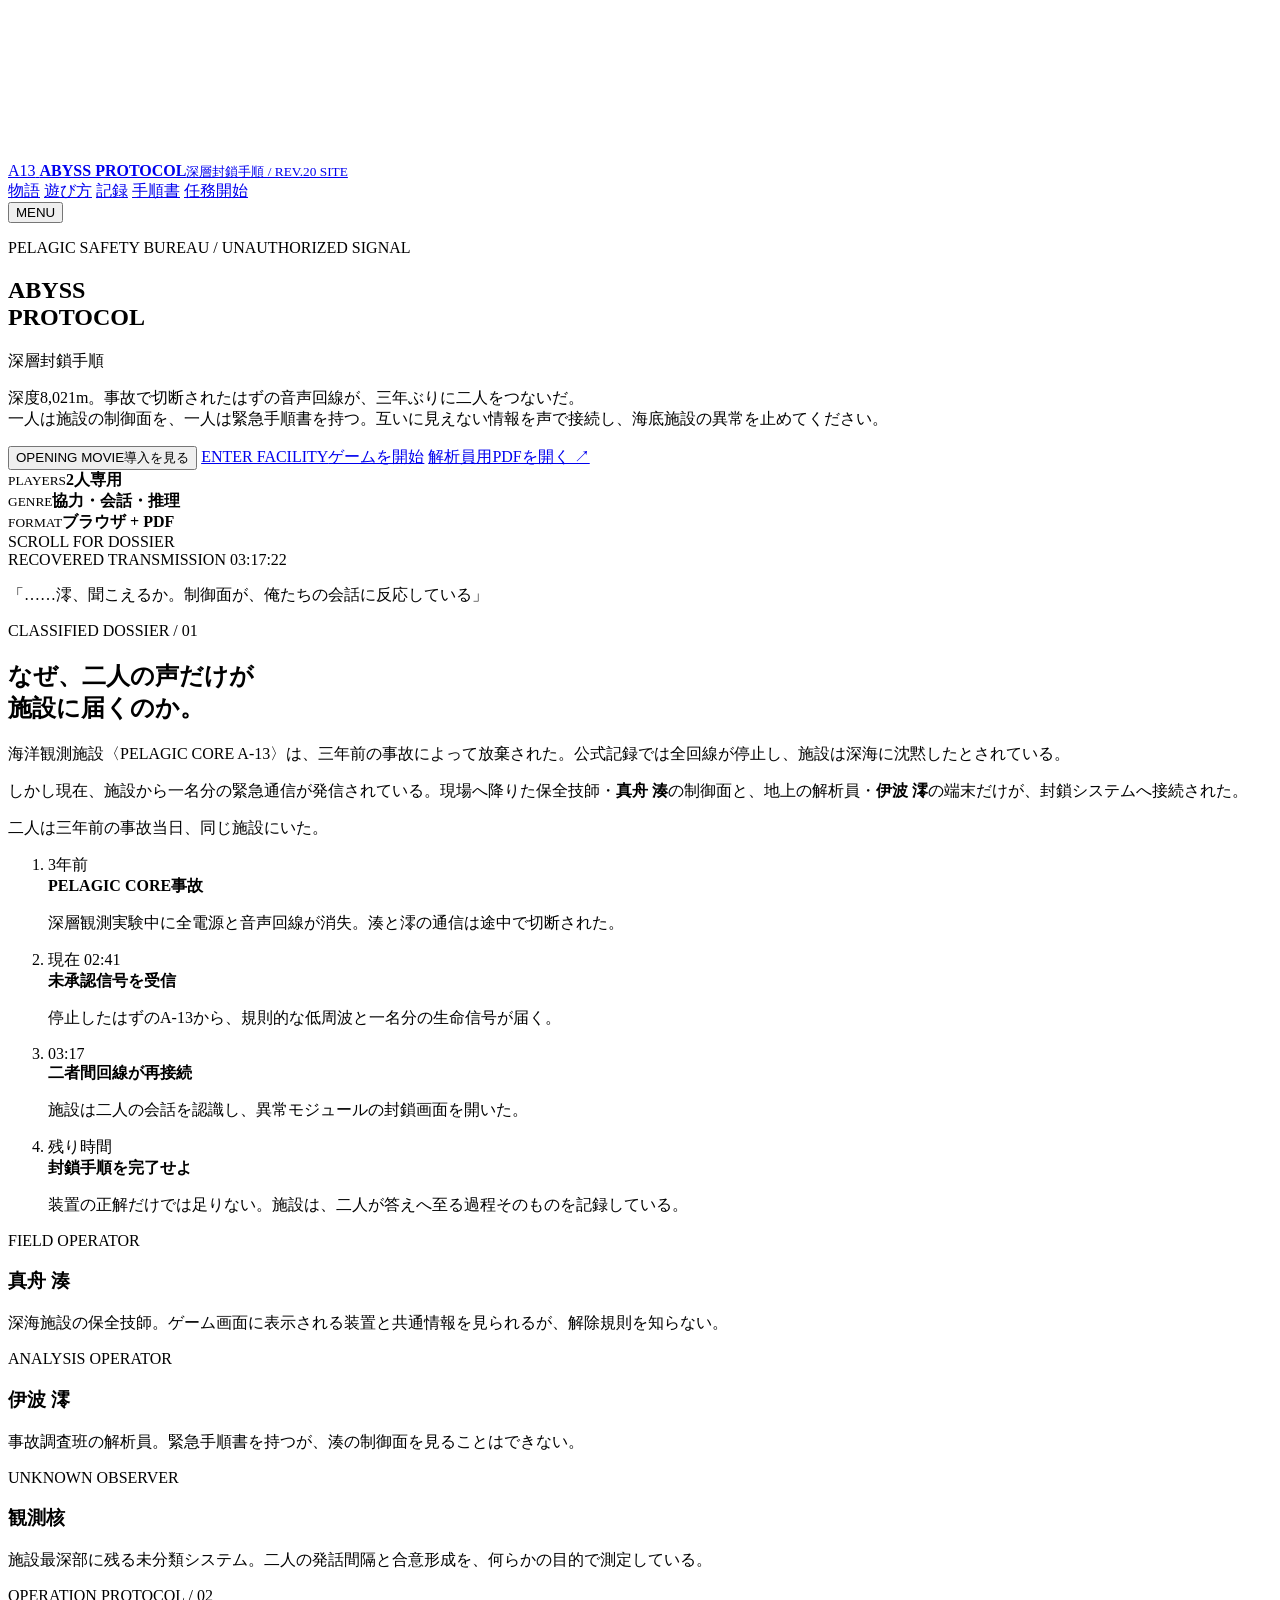
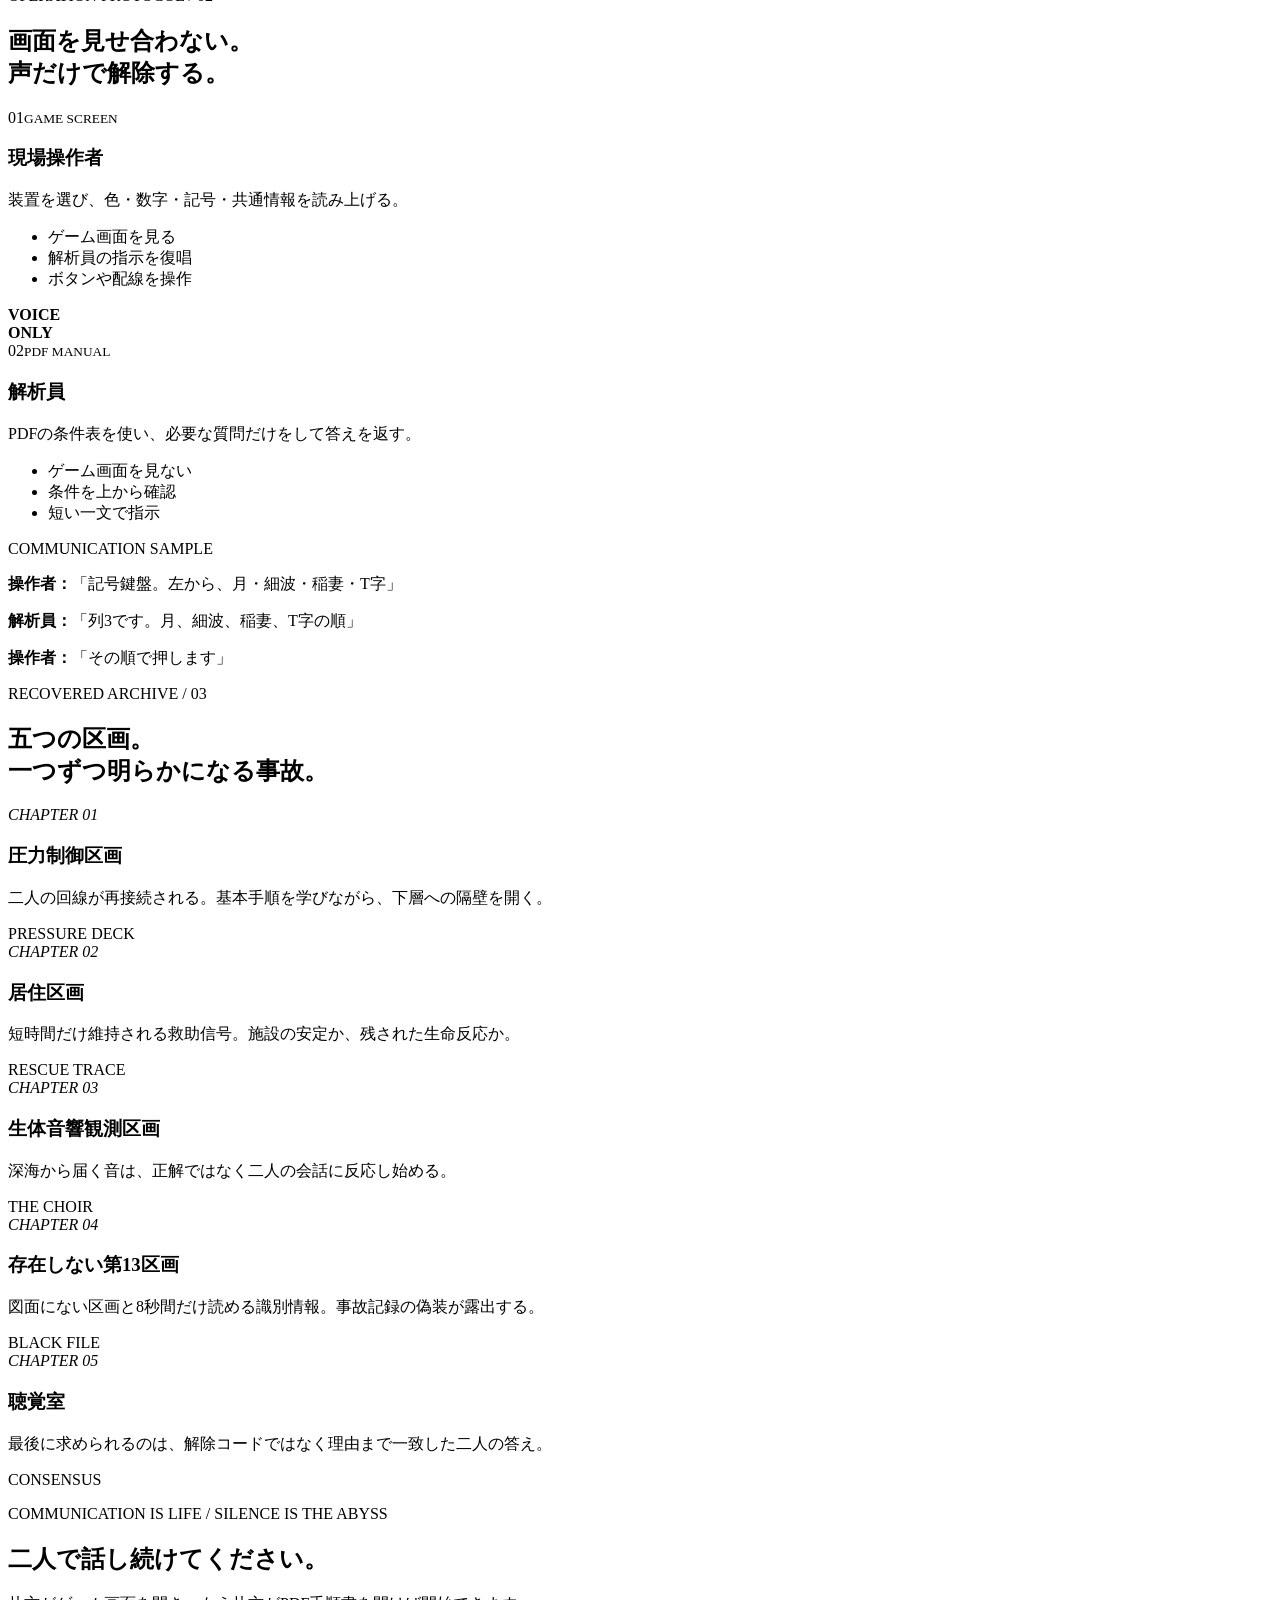
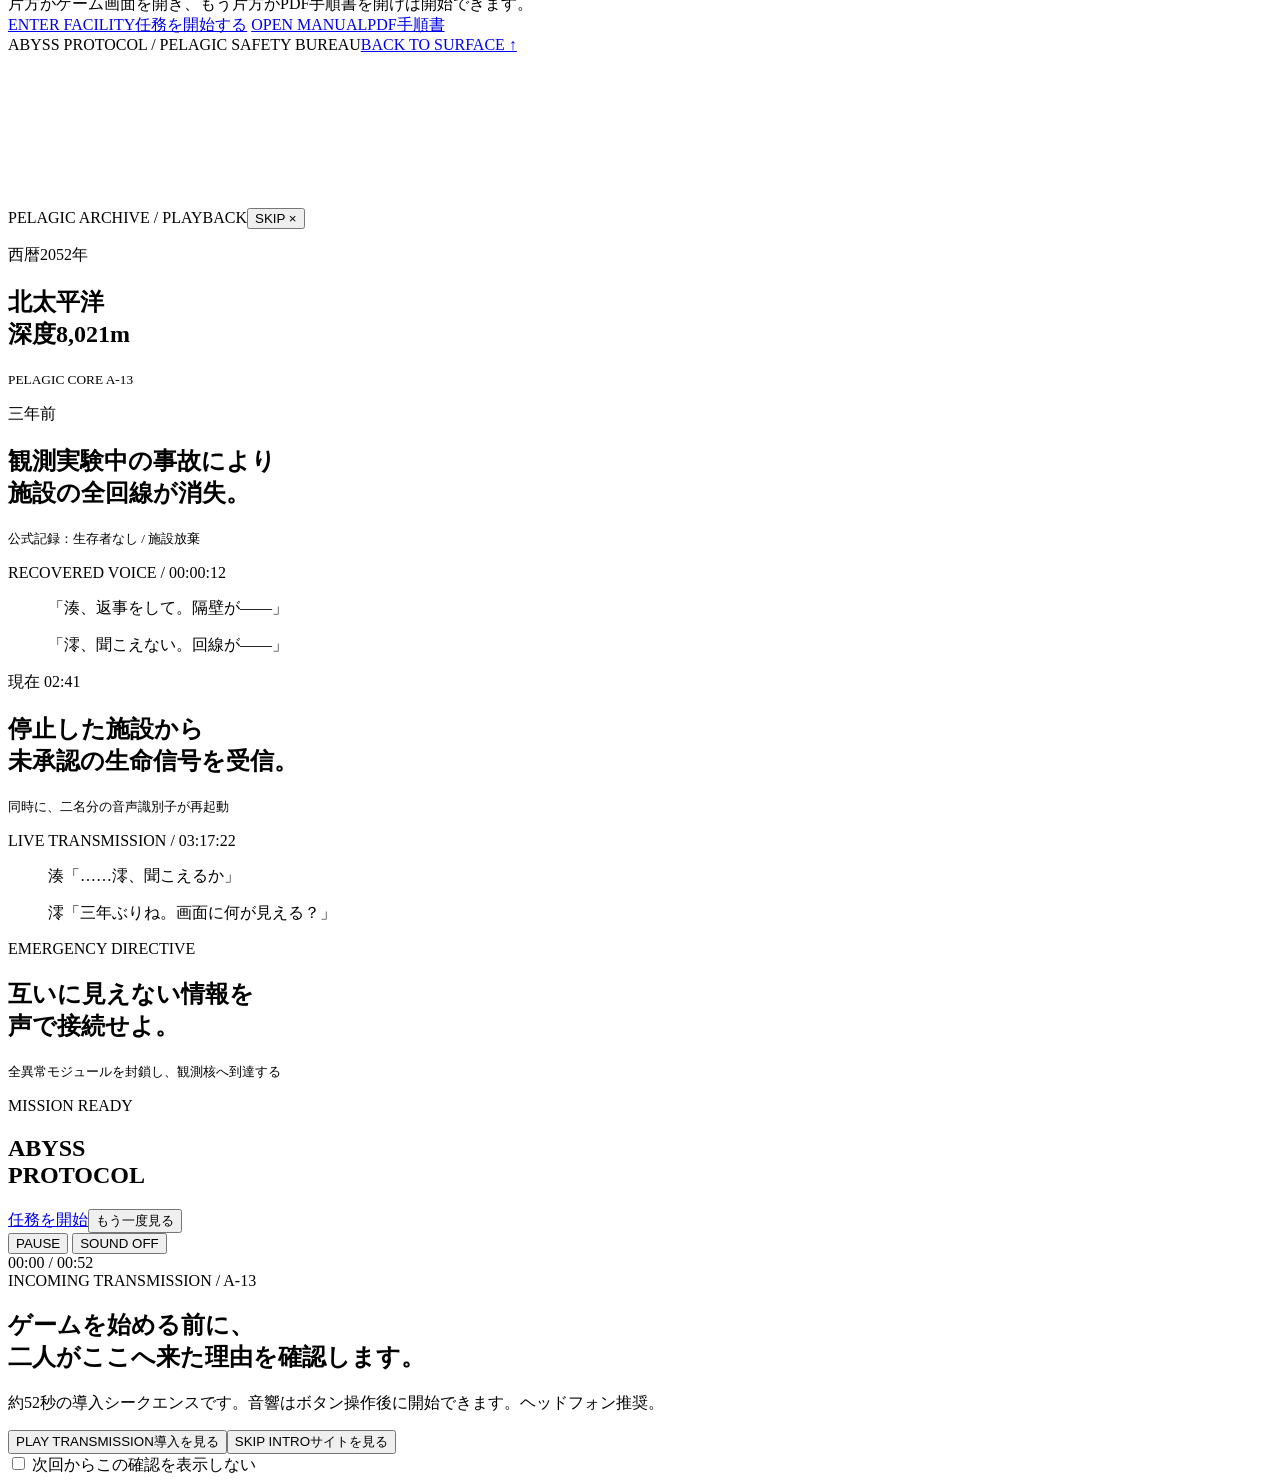
==== index.html @ dc041bd7 "Initial release of ABYSS PROTOCOL Commit directly to the main branch" ====
<!doctype html>
<html lang="ja">
<head>
  <meta charset="utf-8">
  <meta name="viewport" content="width=device-width,initial-scale=1,viewport-fit=cover">
  <meta name="theme-color" content="#02070a">
  <meta name="description" content="二人の会話だけが、深海施設の封鎖手順をつなぐ。2人協力コミュニケーションゲーム ABYSS PROTOCOL。">
  <meta property="og:title" content="ABYSS PROTOCOL — 深層封鎖手順">
  <meta property="og:description" content="一人は制御面、一人は解析手順書。見えない情報を声で接続する2人協力深海サスペンス。">
  <meta property="og:image" content="assets/abyss-key-art.png">
  <meta property="og:type" content="website">
  <title>ABYSS PROTOCOL — 深層封鎖手順</title>
  <link rel="icon" href="assets/favicon.svg" type="image/svg+xml">
  <link rel="stylesheet" href="assets/site.css">
</head>
<body>
  <canvas class="particle-field" id="particleField" aria-hidden="true"></canvas>
  <div class="scanlines" aria-hidden="true"></div>

  <header class="site-header" id="top">
    <a class="brand" href="#top" aria-label="ABYSS PROTOCOL トップへ">
      <span class="brand-mark">A13</span>
      <span><b>ABYSS PROTOCOL</b><small>深層封鎖手順 / REV.20 SITE</small></span>
    </a>
    <nav aria-label="メインナビゲーション">
      <a href="#story">物語</a>
      <a href="#how">遊び方</a>
      <a href="#chapters">記録</a>
      <a href="ABYSS_PROTOCOL_MANUAL.pdf" target="_blank" rel="noopener">手順書</a>
      <a class="nav-play" href="game.html">任務開始</a>
    </nav>
    <button class="menu-button" id="menuButton" type="button" aria-expanded="false" aria-controls="mobileMenu">MENU</button>
  </header>
  <div class="mobile-menu" id="mobileMenu" hidden>
    <a href="#story">物語</a><a href="#how">遊び方</a><a href="#chapters">記録</a>
    <a href="ABYSS_PROTOCOL_MANUAL.pdf" target="_blank" rel="noopener">PDF手順書</a>
    <a class="nav-play" href="game.html">任務開始</a>
  </div>

  <main>
    <section class="hero" aria-labelledby="heroTitle">
      <div class="hero-image" role="img" aria-label="深海研究施設PELAGIC CORE A-13と二人の潜水作業員"></div>
      <div class="hero-shade"></div>
      <div class="sonar sonar-a" aria-hidden="true"></div>
      <div class="sonar sonar-b" aria-hidden="true"></div>
      <div class="hero-content">
        <p class="eyebrow">PELAGIC SAFETY BUREAU / UNAUTHORIZED SIGNAL</p>
        <h1 id="heroTitle">ABYSS<br><span>PROTOCOL</span></h1>
        <p class="hero-ja">深層封鎖手順</p>
        <p class="hero-copy">深度8,021m。事故で切断されたはずの音声回線が、三年ぶりに二人をつないだ。<br>一人は施設の制御面を、一人は緊急手順書を持つ。互いに見えない情報を声で接続し、海底施設の異常を止めてください。</p>
        <div class="hero-actions">
          <button class="primary-button" id="watchIntro" type="button"><span>OPENING MOVIE</span>導入を見る</button>
          <a class="secondary-button" href="game.html"><span>ENTER FACILITY</span>ゲームを開始</a>
          <a class="text-button" href="ABYSS_PROTOCOL_MANUAL.pdf" target="_blank" rel="noopener">解析員用PDFを開く ↗</a>
        </div>
        <div class="hero-facts" aria-label="ゲーム情報">
          <div><small>PLAYERS</small><b>2人専用</b></div>
          <div><small>GENRE</small><b>協力・会話・推理</b></div>
          <div><small>FORMAT</small><b>ブラウザ + PDF</b></div>
        </div>
      </div>
      <div class="scroll-cue" aria-hidden="true"><span></span>SCROLL FOR DOSSIER</div>
    </section>

    <section class="signal-strip" aria-label="受信ログ">
      <span>RECOVERED TRANSMISSION 03:17:22</span>
      <p>「……澪、聞こえるか。制御面が、俺たちの会話に反応している」</p>
      <i></i>
    </section>

    <section class="story-section section" id="story" aria-labelledby="storyTitle">
      <div class="section-heading">
        <p>CLASSIFIED DOSSIER / 01</p>
        <h2 id="storyTitle">なぜ、二人の声だけが<br>施設に届くのか。</h2>
      </div>
      <div class="story-layout">
        <div class="story-lead">
          <p>海洋観測施設〈PELAGIC CORE A-13〉は、三年前の事故によって放棄された。公式記録では全回線が停止し、施設は深海に沈黙したとされている。</p>
          <p>しかし現在、施設から一名分の緊急通信が発信されている。現場へ降りた保全技師・<b>真舟 湊</b>の制御面と、地上の解析員・<b>伊波 澪</b>の端末だけが、封鎖システムへ接続された。</p>
          <p class="story-warning">二人は三年前の事故当日、同じ施設にいた。</p>
        </div>
        <ol class="timeline">
          <li><time>3年前</time><div><b>PELAGIC CORE事故</b><p>深層観測実験中に全電源と音声回線が消失。湊と澪の通信は途中で切断された。</p></div></li>
          <li><time>現在 02:41</time><div><b>未承認信号を受信</b><p>停止したはずのA-13から、規則的な低周波と一名分の生命信号が届く。</p></div></li>
          <li><time>03:17</time><div><b>二者間回線が再接続</b><p>施設は二人の会話を認識し、異常モジュールの封鎖画面を開いた。</p></div></li>
          <li><time>残り時間</time><div><b>封鎖手順を完了せよ</b><p>装置の正解だけでは足りない。施設は、二人が答えへ至る過程そのものを記録している。</p></div></li>
        </ol>
      </div>
      <div class="character-grid">
        <article class="character-card"><span>FIELD OPERATOR</span><h3>真舟 湊</h3><p>深海施設の保全技師。ゲーム画面に表示される装置と共通情報を見られるが、解除規則を知らない。</p></article>
        <article class="character-card"><span>ANALYSIS OPERATOR</span><h3>伊波 澪</h3><p>事故調査班の解析員。緊急手順書を持つが、湊の制御面を見ることはできない。</p></article>
        <article class="character-card anomaly"><span>UNKNOWN OBSERVER</span><h3>観測核</h3><p>施設最深部に残る未分類システム。二人の発話間隔と合意形成を、何らかの目的で測定している。</p></article>
      </div>
    </section>

    <section class="how-section section" id="how" aria-labelledby="howTitle">
      <div class="section-heading compact">
        <p>OPERATION PROTOCOL / 02</p>
        <h2 id="howTitle">画面を見せ合わない。<br>声だけで解除する。</h2>
      </div>
      <div class="role-diagram">
        <article class="role-card operator"><span class="role-index">01</span><small>GAME SCREEN</small><h3>現場操作者</h3><p>装置を選び、色・数字・記号・共通情報を読み上げる。</p><ul><li>ゲーム画面を見る</li><li>解析員の指示を復唱</li><li>ボタンや配線を操作</li></ul></article>
        <div class="voice-link" aria-label="音声で情報を往復する"><i></i><b>VOICE<br>ONLY</b><i></i></div>
        <article class="role-card analyst"><span class="role-index">02</span><small>PDF MANUAL</small><h3>解析員</h3><p>PDFの条件表を使い、必要な質問だけをして答えを返す。</p><ul><li>ゲーム画面を見ない</li><li>条件を上から確認</li><li>短い一文で指示</li></ul></article>
      </div>
      <div class="conversation-example">
        <span>COMMUNICATION SAMPLE</span>
        <p><b>操作者：</b>「記号鍵盤。左から、月・細波・稲妻・T字」</p>
        <p><b>解析員：</b>「列3です。月、細波、稲妻、T字の順」</p>
        <p><b>操作者：</b>「その順で押します」</p>
      </div>
    </section>

    <section class="chapters-section section" id="chapters" aria-labelledby="chaptersTitle">
      <div class="section-heading">
        <p>RECOVERED ARCHIVE / 03</p>
        <h2 id="chaptersTitle">五つの区画。<br>一つずつ明らかになる事故。</h2>
      </div>
      <div class="chapter-grid">
        <article><em>CHAPTER 01</em><h3>圧力制御区画</h3><p>二人の回線が再接続される。基本手順を学びながら、下層への隔壁を開く。</p><span>PRESSURE DECK</span></article>
        <article><em>CHAPTER 02</em><h3>居住区画</h3><p>短時間だけ維持される救助信号。施設の安定か、残された生命反応か。</p><span>RESCUE TRACE</span></article>
        <article><em>CHAPTER 03</em><h3>生体音響観測区画</h3><p>深海から届く音は、正解ではなく二人の会話に反応し始める。</p><span>THE CHOIR</span></article>
        <article><em>CHAPTER 04</em><h3>存在しない第13区画</h3><p>図面にない区画と8秒間だけ読める識別情報。事故記録の偽装が露出する。</p><span>BLACK FILE</span></article>
        <article><em>CHAPTER 05</em><h3>聴覚室</h3><p>最後に求められるのは、解除コードではなく理由まで一致した二人の答え。</p><span>CONSENSUS</span></article>
      </div>
    </section>

    <section class="cta-section">
      <div>
        <p>COMMUNICATION IS LIFE / SILENCE IS THE ABYSS</p>
        <h2>二人で話し続けてください。</h2>
        <span>片方がゲーム画面を開き、もう片方がPDF手順書を開けば開始できます。</span>
      </div>
      <div class="cta-actions">
        <a class="primary-button" href="game.html"><span>ENTER FACILITY</span>任務を開始する</a>
        <a class="secondary-button" href="ABYSS_PROTOCOL_MANUAL.pdf" target="_blank" rel="noopener"><span>OPEN MANUAL</span>PDF手順書</a>
      </div>
    </section>
  </main>

  <footer><span>ABYSS PROTOCOL / PELAGIC SAFETY BUREAU</span><a href="#top">BACK TO SURFACE ↑</a></footer>

  <section class="cinematic" id="cinematic" aria-label="ABYSS PROTOCOL オープニングムービー" aria-hidden="true">
    <div class="cinematic-bg"></div>
    <canvas id="cinematicCanvas" aria-hidden="true"></canvas>
    <div class="cinematic-vignette"></div>
    <div class="movie-top"><span>PELAGIC ARCHIVE / PLAYBACK</span><button id="closeMovie" type="button">SKIP ×</button></div>
    <div class="movie-scenes" id="movieScenes" aria-live="polite">
      <article class="movie-scene" data-start="0" data-end="5"><p>西暦2052年</p><h2>北太平洋<br>深度8,021m</h2><small>PELAGIC CORE A-13</small></article>
      <article class="movie-scene" data-start="5" data-end="11"><p>三年前</p><h2>観測実験中の事故により<br>施設の全回線が消失。</h2><small>公式記録：生存者なし / 施設放棄</small></article>
      <article class="movie-scene transcript" data-start="11" data-end="18"><p>RECOVERED VOICE / 00:00:12</p><blockquote>「湊、返事をして。隔壁が——」</blockquote><i></i><blockquote>「澪、聞こえない。回線が——」</blockquote></article>
      <article class="movie-scene" data-start="18" data-end="25"><p>現在 02:41</p><h2>停止した施設から<br>未承認の生命信号を受信。</h2><small>同時に、二名分の音声識別子が再起動</small></article>
      <article class="movie-scene transcript" data-start="25" data-end="33"><p>LIVE TRANSMISSION / 03:17:22</p><blockquote>湊「……澪、聞こえるか」</blockquote><i></i><blockquote>澪「三年ぶりね。画面に何が見える？」</blockquote></article>
      <article class="movie-scene mission" data-start="33" data-end="42"><p>EMERGENCY DIRECTIVE</p><h2>互いに見えない情報を<br>声で接続せよ。</h2><small>全異常モジュールを封鎖し、観測核へ到達する</small></article>
      <article class="movie-scene final" data-start="42" data-end="52"><p>MISSION READY</p><h2>ABYSS<br><span>PROTOCOL</span></h2><div><a href="game.html">任務を開始</a><button id="replayMovie" type="button">もう一度見る</button></div></article>
    </div>
    <div class="movie-controls">
      <button id="moviePause" type="button">PAUSE</button>
      <button id="movieSound" type="button" aria-pressed="false">SOUND OFF</button>
      <div class="movie-progress"><i id="movieProgress"></i></div>
      <time id="movieTime">00:00 / 00:52</time>
    </div>
  </section>

  <section class="entry-gate" id="entryGate" aria-label="オープニング選択">
    <div class="gate-panel">
      <span>INCOMING TRANSMISSION / A-13</span>
      <h2>ゲームを始める前に、<br>二人がここへ来た理由を確認します。</h2>
      <p>約52秒の導入シークエンスです。音響はボタン操作後に開始できます。ヘッドフォン推奨。</p>
      <div><button id="gateWatch" class="primary-button" type="button"><span>PLAY TRANSMISSION</span>導入を見る</button><button id="gateSkip" class="secondary-button" type="button"><span>SKIP INTRO</span>サイトを見る</button></div>
      <label><input id="hideGateNext" type="checkbox"> 次回からこの確認を表示しない</label>
    </div>
  </section>

  <script src="assets/intro.js"></script>
</body>
</html>
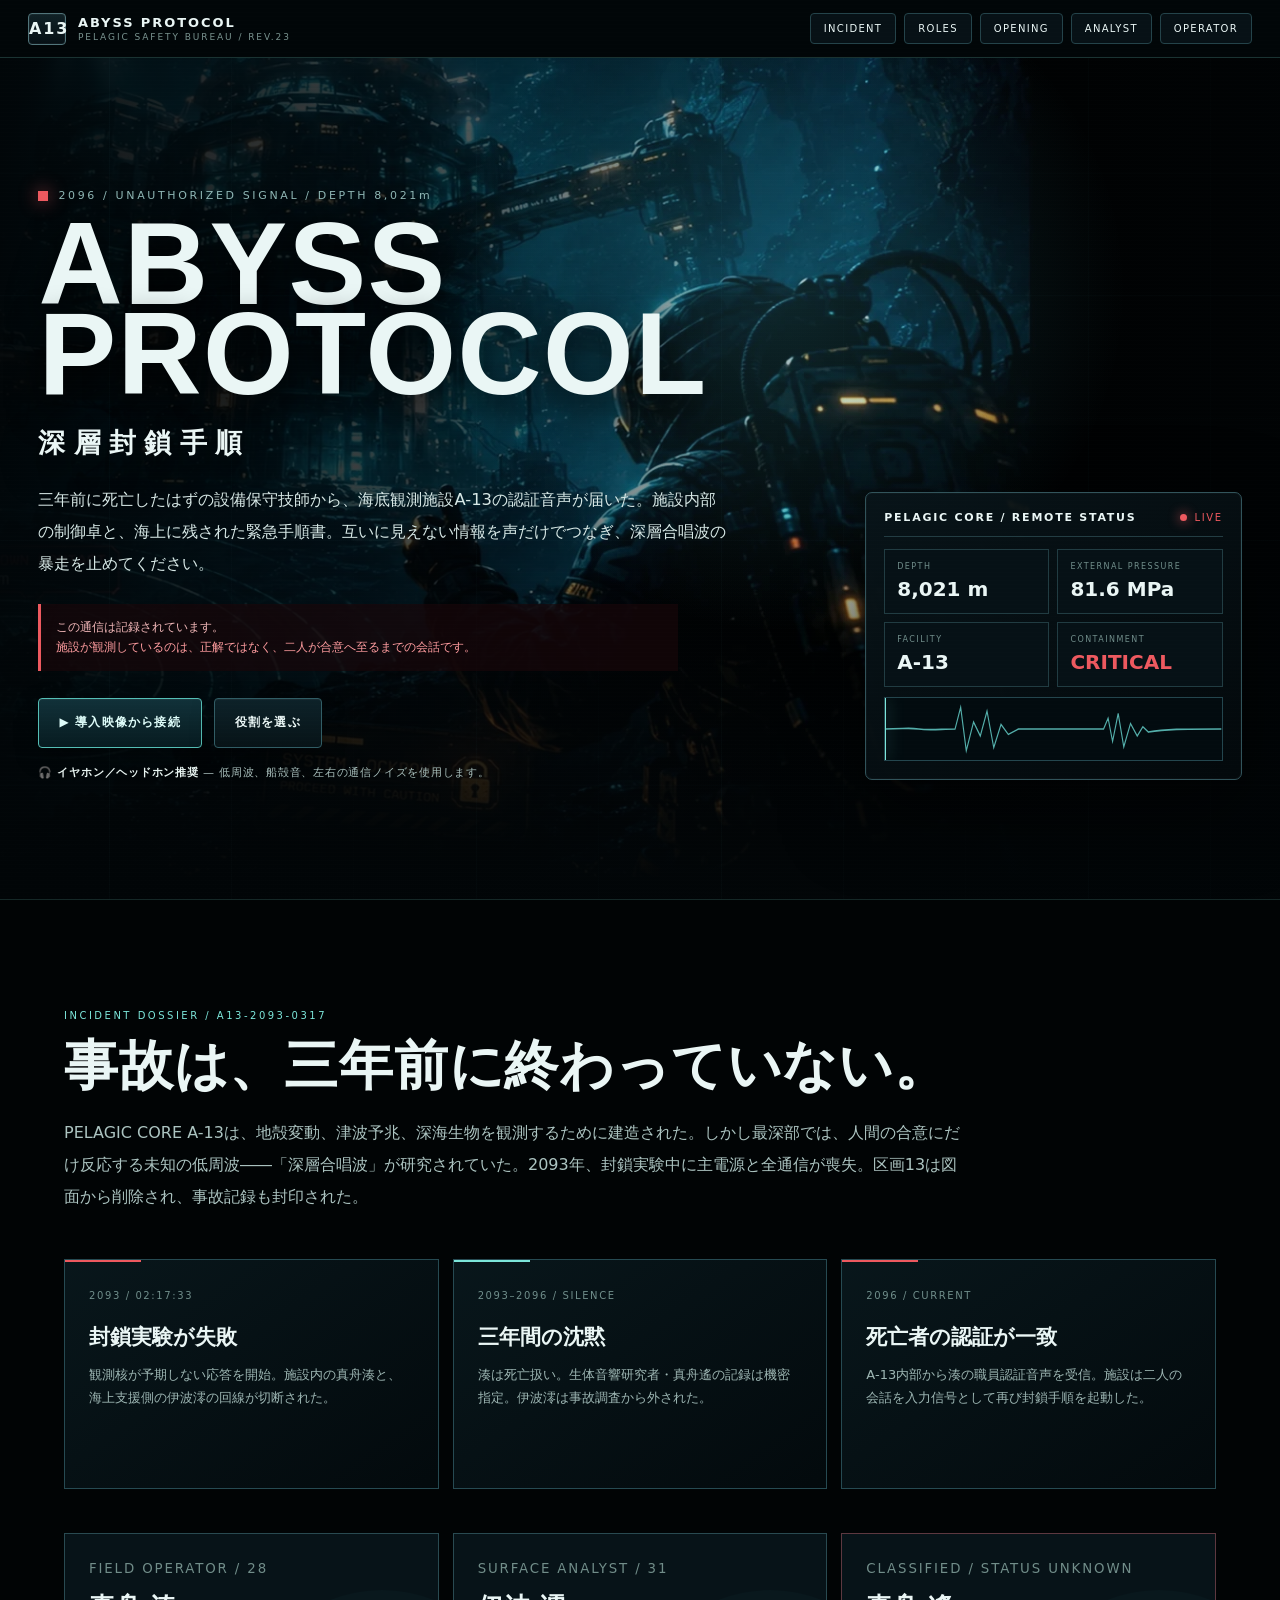
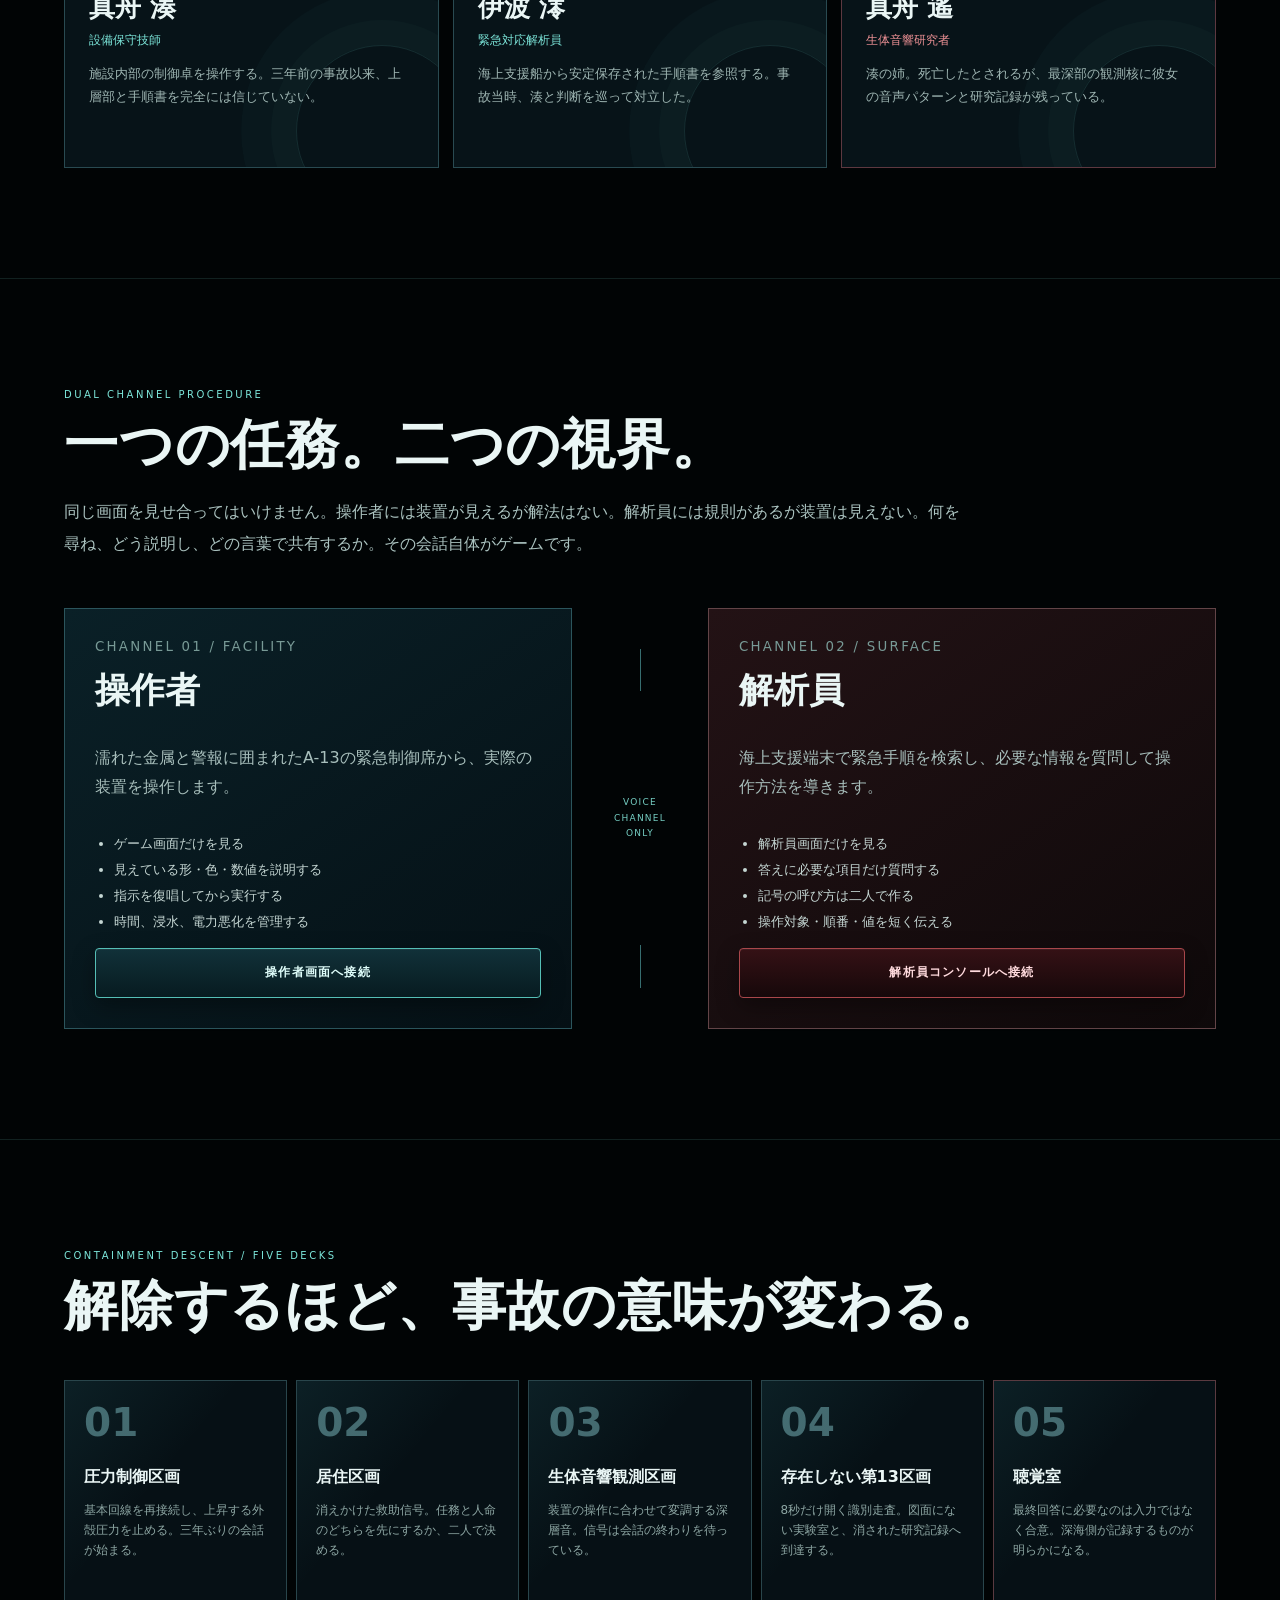
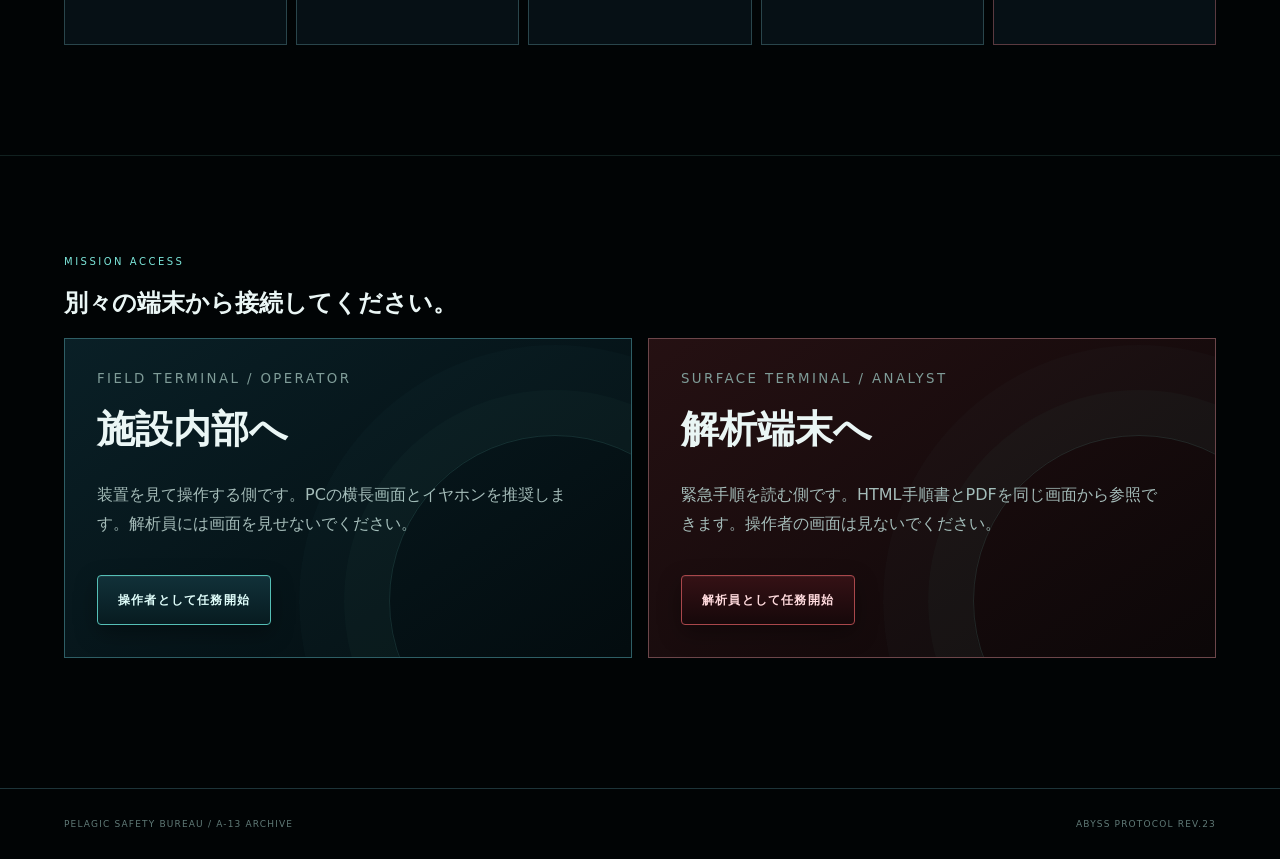
==== commit 3b78072e: "Add files via upload" ====
--- a/index.html
+++ b/index.html
@@ -1,177 +1,58 @@
 <!doctype html>
 <html lang="ja">
 <head>
-  <meta charset="utf-8">
-  <meta name="viewport" content="width=device-width,initial-scale=1,viewport-fit=cover">
-  <meta name="theme-color" content="#02070a">
-  <meta name="description" content="二人の会話だけが、深海施設の封鎖手順をつなぐ。2人協力コミュニケーションゲーム ABYSS PROTOCOL。">
-  <meta property="og:title" content="ABYSS PROTOCOL — 深層封鎖手順">
-  <meta property="og:description" content="一人は制御面、一人は解析手順書。見えない情報を声で接続する2人協力深海サスペンス。">
-  <meta property="og:image" content="assets/abyss-key-art.png">
-  <meta property="og:type" content="website">
-  <title>ABYSS PROTOCOL — 深層封鎖手順</title>
-  <link rel="icon" href="assets/favicon.svg" type="image/svg+xml">
-  <link rel="stylesheet" href="assets/site.css">
+<meta charset="utf-8">
+<meta name="viewport" content="width=device-width,initial-scale=1,viewport-fit=cover">
+<meta name="theme-color" content="#020609">
+<meta name="description" content="西暦2096年、深度8,021m。二人の声だけが、封鎖された海底観測施設を再起動する。2人協力深海サスペンス ABYSS PROTOCOL。">
+<title>ABYSS PROTOCOL — 深層封鎖手順</title>
+<style>
+:root{--bg:#020609;--panel:#071319;--panel2:#0c1c22;--line:#2e5d66;--text:#eaf6f5;--muted:#8fa8a6;--cyan:#7ce6da;--cyan2:#2fa8bd;--amber:#efad5c;--red:#ed595f;--green:#74dca6;--shadow:0 28px 80px rgba(0,0,0,.58)}
+*{box-sizing:border-box}html{scroll-behavior:smooth;background:#010405}body{margin:0;color:var(--text);font-family:Inter,"Noto Sans JP",system-ui,-apple-system,BlinkMacSystemFont,"Segoe UI",sans-serif;background:#010405;overflow-x:hidden;text-rendering:optimizeLegibility;-webkit-font-smoothing:antialiased}body.movie-lock{overflow:hidden}a{color:inherit;text-decoration:none}button{font:inherit;color:inherit}button:focus-visible,a:focus-visible{outline:2px solid var(--cyan);outline-offset:3px}.ocean{position:fixed;inset:0;z-index:-5;background:radial-gradient(circle at 50% -10%,#11303c 0,transparent 45%),linear-gradient(#02090d,#010305)}#particleCanvas{position:fixed;inset:0;width:100%;height:100%;z-index:-4;opacity:.55}.grain{position:fixed;inset:0;z-index:100;pointer-events:none;opacity:.1;background:repeating-linear-gradient(0deg,transparent 0 3px,rgba(255,255,255,.026) 3px 4px);mix-blend-mode:screen}.topbar{height:58px;position:sticky;top:0;z-index:30;display:flex;align-items:center;justify-content:space-between;padding:0 28px;border-bottom:1px solid rgba(124,230,218,.2);background:rgba(2,7,10,.88);backdrop-filter:blur(18px)}.brand{display:flex;gap:12px;align-items:center;letter-spacing:.12em}.brand-mark{display:grid;place-items:center;width:38px;height:32px;border:1px solid #51747a;border-radius:4px;font-weight:800;background:linear-gradient(#102126,#061015);box-shadow:inset 0 0 0 1px rgba(255,255,255,.04)}.brand b{display:block;font-size:13px}.brand small{display:block;color:#79938f;font-size:9px;margin-top:2px}.nav{display:flex;align-items:center;gap:8px}.nav a,.nav button{border:1px solid #24434a;background:#071116;border-radius:4px;padding:9px 13px;font-size:10px;letter-spacing:.13em;cursor:pointer}.nav a:hover,.nav button:hover{border-color:#5da399;background:#0b1a20}.hero{min-height:calc(100vh - 58px);position:relative;display:grid;place-items:center;overflow:hidden;border-bottom:1px solid rgba(124,230,218,.16)}.hero-photo{position:absolute;inset:0;background-image:linear-gradient(90deg,rgba(1,5,7,.98) 0%,rgba(1,5,7,.73) 34%,rgba(1,5,7,.18) 66%,rgba(1,5,7,.65) 100%),linear-gradient(0deg,#020608 0%,transparent 40%),url('[data-uri]');background-size:cover;background-position:center;transform:scale(1.02);animation:heroDrift 18s ease-in-out infinite alternate}.hero-photo:after{content:"";position:absolute;inset:0;background:radial-gradient(circle at 61% 28%,rgba(74,205,225,.18),transparent 34%),repeating-linear-gradient(90deg,transparent 0 119px,rgba(105,208,219,.025) 120px),repeating-linear-gradient(0deg,transparent 0 119px,rgba(105,208,219,.02) 120px)}@keyframes heroDrift{to{transform:scale(1.065) translate3d(-.8%,.35%,0)}}.hero-inner{position:relative;width:min(1460px,94vw);padding:64px 0 52px;display:grid;grid-template-columns:minmax(0,1.15fr) minmax(320px,.55fr);gap:40px;align-items:end}.hero-copy{max-width:760px}.eyebrow{display:flex;align-items:center;gap:10px;color:#8eb6b4;font-size:11px;letter-spacing:.24em;margin-bottom:18px}.eyebrow:before{content:"";width:10px;height:10px;background:var(--red);box-shadow:0 0 18px rgba(237,89,95,.75)}h1{margin:0;font-family:Impact,"Arial Black",sans-serif;font-size:clamp(72px,9.1vw,150px);line-height:.77;letter-spacing:.012em;text-shadow:0 14px 36px #000}.hero-jp{display:block;margin-top:27px;font:600 clamp(18px,2.1vw,30px)/1.2 Inter,"Noto Sans JP",sans-serif;letter-spacing:.31em}.hero-lead{max-width:690px;margin:25px 0 0;font-size:clamp(15px,1.28vw,19px);line-height:1.95;color:#d7e8e6}.redacted{display:inline-block;color:#ff9c9f}.surveillance{margin-top:24px;max-width:640px;border-left:3px solid var(--red);background:rgba(23,7,9,.7);padding:13px 15px;color:#f1b7b8;font-size:12px;line-height:1.7}.hero-actions{display:flex;gap:12px;flex-wrap:wrap;margin-top:27px}.btn{min-height:50px;display:inline-flex;align-items:center;justify-content:center;gap:10px;border-radius:4px;padding:0 20px;border:1px solid #315d65;background:linear-gradient(#0d2229,#071317);font-weight:700;font-size:12px;letter-spacing:.1em;cursor:pointer;box-shadow:0 8px 22px rgba(0,0,0,.34),inset 0 1px 0 rgba(255,255,255,.05)}.btn.primary{border-color:#55bfb6;color:#dffdfa;background:linear-gradient(180deg,#113139,#071b20)}.btn.danger{border-color:#a9474b;color:#ffdadd;background:linear-gradient(180deg,#351115,#16080a)}.btn:hover{filter:brightness(1.15)}.headphone{margin-top:17px;color:#a9c0bd;font-size:11px;letter-spacing:.07em}.headphone b{color:#e9f5f2}.status-rack{align-self:end;border:1px solid #31535a;background:linear-gradient(145deg,rgba(8,20,25,.94),rgba(3,9,12,.94));padding:18px;border-radius:7px;box-shadow:var(--shadow),inset 0 0 0 1px rgba(255,255,255,.025)}.rack-head{display:flex;justify-content:space-between;align-items:center;border-bottom:1px solid #223c42;padding-bottom:12px;margin-bottom:12px}.rack-head b{font-size:11px;letter-spacing:.16em}.live{color:var(--red);font-size:10px;letter-spacing:.16em}.live:before{content:"";display:inline-block;width:7px;height:7px;background:var(--red);border-radius:50%;margin-right:7px;box-shadow:0 0 12px var(--red)}.metrics{display:grid;grid-template-columns:repeat(2,1fr);gap:8px}.metric{border:1px solid #213c42;background:#061116;padding:12px}.metric small{display:block;color:#718e8b;font-size:8px;letter-spacing:.18em}.metric b{display:block;margin-top:6px;font-size:20px}.metric b.red{color:var(--red)}.signal-strip{height:64px;margin-top:10px;position:relative;border:1px solid #23454d;background:#020b0f;overflow:hidden}.signal-strip svg{position:absolute;inset:0;width:100%;height:100%}.signal-strip .scan{position:absolute;top:0;bottom:0;width:1px;background:#7ce6da;box-shadow:0 0 16px #7ce6da;animation:scan 3s linear infinite}@keyframes scan{from{left:0}to{left:100%}}.section{position:relative;padding:110px 0;border-bottom:1px solid rgba(124,230,218,.13)}.section-inner{width:min(1260px,90vw);margin:auto}.kicker{color:var(--cyan);font-size:10px;letter-spacing:.25em;margin-bottom:14px}.section h2{font-size:clamp(32px,4.2vw,62px);margin:0 0 20px;line-height:1.15;letter-spacing:.015em}.intro{max-width:900px;color:#acc4c1;font-size:16px;line-height:2}.timeline{margin-top:46px;display:grid;grid-template-columns:repeat(3,1fr);gap:14px}.event{position:relative;padding:24px;border:1px solid #264a52;background:linear-gradient(145deg,rgba(9,24,29,.92),rgba(3,10,13,.94));min-height:230px}.event:before{content:"";position:absolute;top:0;left:0;width:76px;height:2px;background:var(--cyan)}.event.alert:before{background:var(--red)}.event time{font-size:10px;letter-spacing:.16em;color:#708e8b}.event h3{margin:20px 0 12px;font-size:21px}.event p{margin:0;color:#9db6b3;line-height:1.8;font-size:13px}.profiles{margin-top:44px;display:grid;grid-template-columns:repeat(3,1fr);gap:14px}.profile{border:1px solid #294a51;background:#071318;padding:24px;min-height:235px;position:relative;overflow:hidden}.profile:after{content:"";position:absolute;right:-30px;bottom:-50px;width:170px;height:170px;border:1px solid rgba(124,230,218,.12);border-radius:50%;box-shadow:0 0 0 25px rgba(124,230,218,.025),0 0 0 55px rgba(124,230,218,.018)}.profile small{color:#718d89;letter-spacing:.14em}.profile h3{font-size:26px;margin:13px 0 4px}.profile em{font-style:normal;color:var(--cyan);font-size:12px}.profile p{position:relative;z-index:1;color:#9eb5b2;line-height:1.8;font-size:13px}.secret{border-color:#5d3840}.secret em{color:#ef9296}.asymmetry{margin-top:48px;display:grid;grid-template-columns:1fr 100px 1fr;gap:18px;align-items:stretch}.role{padding:30px;border:1px solid #2b555c;background:linear-gradient(145deg,#0a2027,#051015);display:flex;flex-direction:column}.role.analyst{border-color:#624447;background:linear-gradient(145deg,#231215,#0e090a)}.role small{color:#789a96;letter-spacing:.17em}.role h3{font-size:35px;margin:13px 0}.role p{color:#a8bfbc;line-height:1.85}.role ul{padding-left:19px;line-height:2;color:#c5d6d3;font-size:13px;flex:1}.voice{display:grid;place-items:center;text-align:center;font-size:9px;color:#76cfc4;letter-spacing:.14em;line-height:1.7}.voice:before,.voice:after{content:"";height:34%;width:1px;background:#376e70}.chapters{margin-top:43px;display:grid;grid-template-columns:repeat(5,1fr);gap:9px}.chapter{min-height:265px;padding:19px;border:1px solid #29454b;background:#061015;position:relative;overflow:hidden}.chapter:before{content:"";position:absolute;inset:0;background:linear-gradient(130deg,rgba(75,192,203,.09),transparent 40%)}.chapter b{display:block;font-size:39px;color:#44676c}.chapter h3{position:relative;margin:22px 0 12px;font-size:16px}.chapter p{position:relative;margin:0;color:#8ea7a4;font-size:12px;line-height:1.7}.chapter:last-child{border-color:#5a3a40}.launch{padding:100px 0 130px}.launch-grid{display:grid;grid-template-columns:1fr 1fr;gap:16px}.launch-card{min-height:320px;padding:32px;border:1px solid #2e5e65;background:linear-gradient(145deg,rgba(10,33,40,.95),rgba(3,12,15,.97));display:flex;flex-direction:column;position:relative;overflow:hidden}.launch-card.analyst{border-color:#6c464a;background:linear-gradient(145deg,rgba(39,17,19,.95),rgba(12,7,8,.97))}.launch-card:after{content:"";position:absolute;right:-90px;bottom:-110px;width:330px;height:330px;border-radius:50%;border:1px solid rgba(124,230,218,.13);box-shadow:0 0 0 45px rgba(124,230,218,.025),0 0 0 90px rgba(124,230,218,.015)}.launch-card small{letter-spacing:.18em;color:#7f9c98}.launch-card h3{font-size:38px;margin:18px 0 10px}.launch-card p{max-width:480px;color:#a5bcb9;line-height:1.8;flex:1}.launch-card .btn{align-self:flex-start;position:relative;z-index:1}.footer{padding:30px 5vw;color:#607a77;border-top:1px solid #1d3439;font-size:9px;letter-spacing:.13em;display:flex;justify-content:space-between}
+/* movie */
+.movie{position:fixed;inset:0;z-index:200;background:#000;display:none}.movie.open{display:block}.movie-stage{position:absolute;inset:0;overflow:hidden}.scene{position:absolute;inset:0;opacity:0;visibility:hidden;transition:opacity 1s ease}.scene.active{opacity:1;visibility:visible}.scene-photo{position:absolute;inset:-4%;background:url('[data-uri]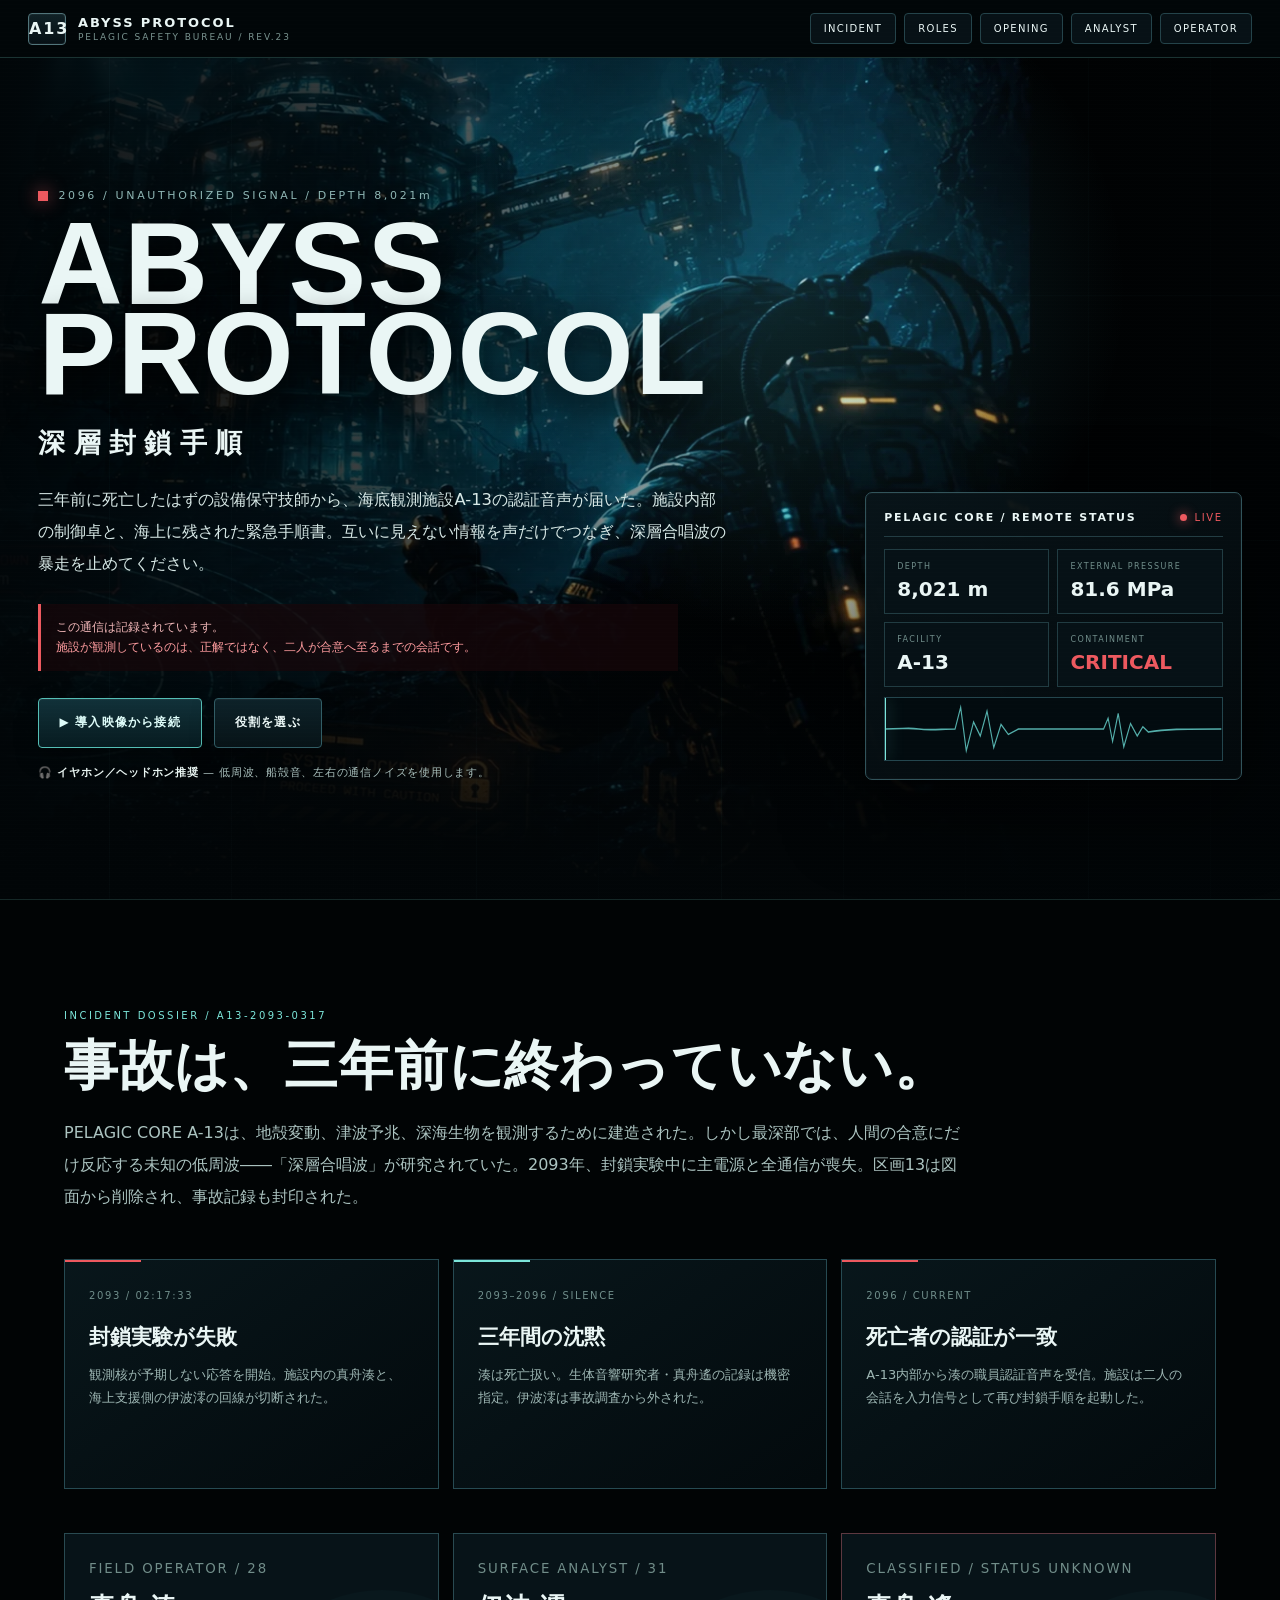
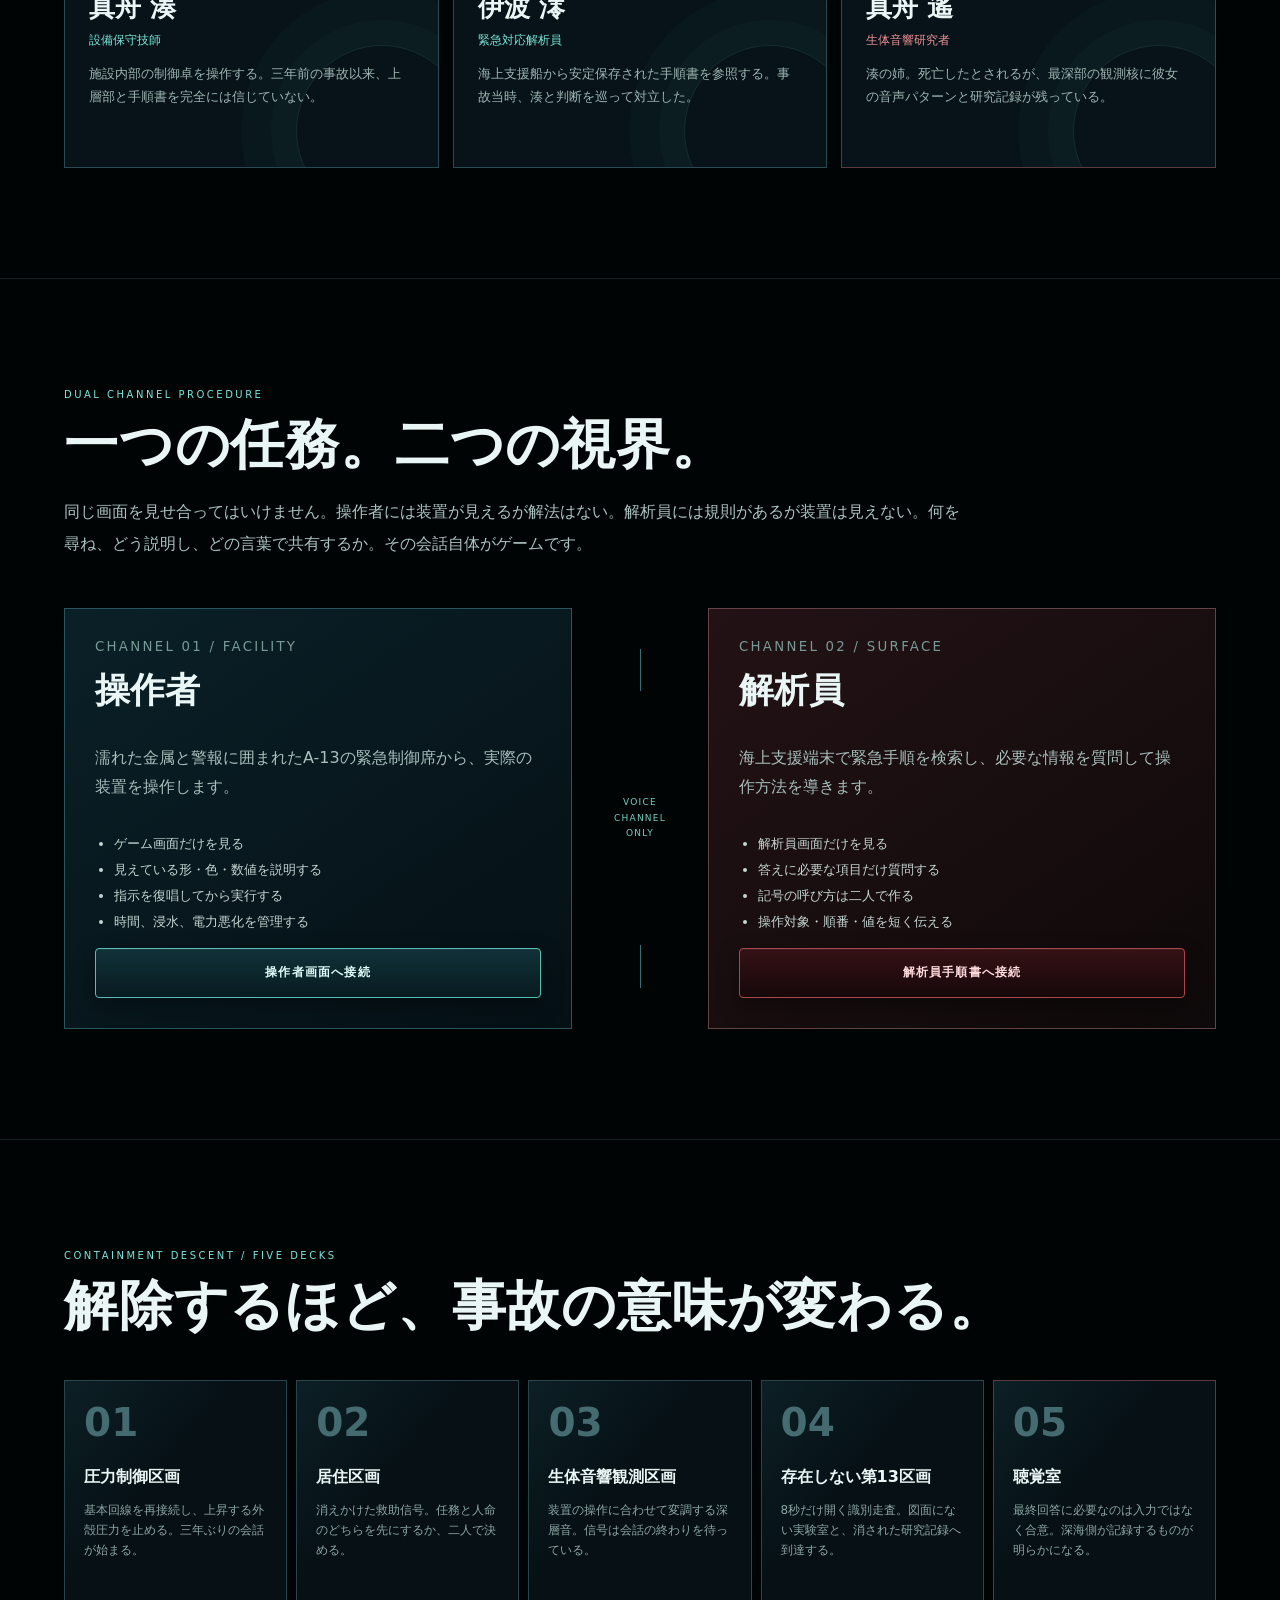
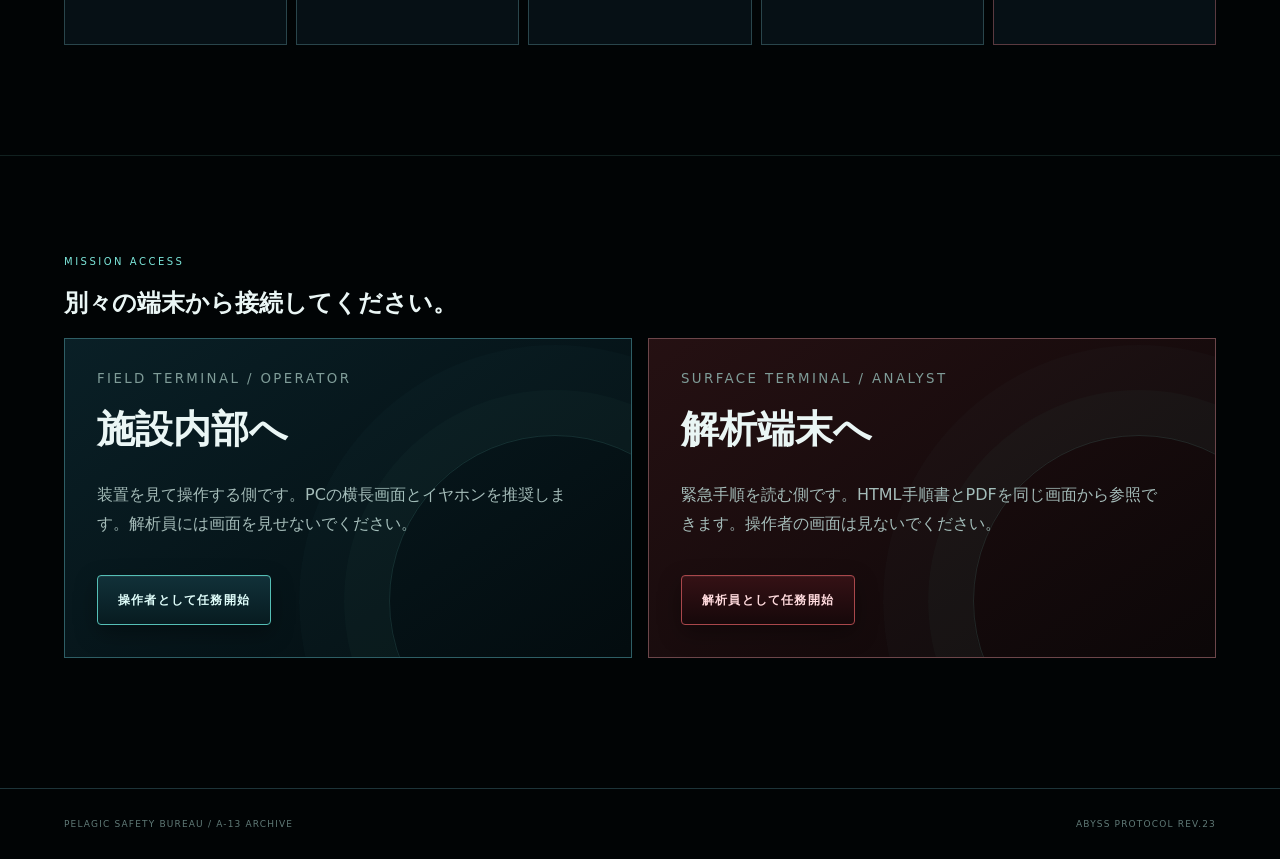
==== commit 4ed6e6f5: "Add files via upload" ====
--- a/index.html
+++ b/index.html
@@ -21,7 +21,7 @@
 <main id="top">
 <section class="hero"><div class="hero-photo"></div><div class="hero-inner"><div class="hero-copy"><div class="eyebrow">2096 / UNAUTHORIZED SIGNAL / DEPTH 8,021m</div><h1>ABYSS<br>PROTOCOL<span class="hero-jp">深層封鎖手順</span></h1><p class="hero-lead">三年前に死亡したはずの設備保守技師から、海底観測施設A-13の認証音声が届いた。施設内部の制御卓と、海上に残された緊急手順書。互いに見えない情報を声だけでつなぎ、深層合唱波の暴走を止めてください。</p><div class="surveillance">この通信は記録されています。<br><span class="redacted">施設が観測しているのは、正解ではなく、二人が合意へ至るまでの会話です。</span></div><div class="hero-actions"><button class="btn primary" id="openMovie" type="button">▶ 導入映像から接続</button><a class="btn" href="#launch">役割を選ぶ</a></div><div class="headphone">🎧 <b>イヤホン／ヘッドホン推奨</b> — 低周波、船殻音、左右の通信ノイズを使用します。</div></div><aside class="status-rack"><div class="rack-head"><b>PELAGIC CORE / REMOTE STATUS</b><span class="live">LIVE</span></div><div class="metrics"><div class="metric"><small>DEPTH</small><b>8,021 m</b></div><div class="metric"><small>EXTERNAL PRESSURE</small><b>81.6 MPa</b></div><div class="metric"><small>FACILITY</small><b>A-13</b></div><div class="metric"><small>CONTAINMENT</small><b class="red">CRITICAL</b></div></div><div class="signal-strip"><svg viewBox="0 0 600 80" preserveAspectRatio="none"><path d="M0 40 C35 40 40 38 60 40 S100 40 125 40 L135 12 L145 68 L158 31 L170 49 L182 17 L194 64 L207 34 L220 47 L238 40 C260 40 270 40 300 40 S360 40 390 40 L398 26 L406 56 L416 20 L426 63 L438 33 L450 49 L460 37 L470 44 C500 40 530 40 600 40" fill="none" stroke="#68d8d1" stroke-width="2" opacity=".8"/></svg><i class="scan"></i></div></aside></div></section>
 <section class="section" id="incident"><div class="section-inner"><div class="kicker">INCIDENT DOSSIER / A13-2093-0317</div><h2>事故は、三年前に終わっていない。</h2><p class="intro">PELAGIC CORE A-13は、地殻変動、津波予兆、深海生物を観測するために建造された。しかし最深部では、人間の合意にだけ反応する未知の低周波――「深層合唱波」が研究されていた。2093年、封鎖実験中に主電源と全通信が喪失。区画13は図面から削除され、事故記録も封印された。</p><div class="timeline"><article class="event alert"><time>2093 / 02:17:33</time><h3>封鎖実験が失敗</h3><p>観測核が予期しない応答を開始。施設内の真舟湊と、海上支援側の伊波澪の回線が切断された。</p></article><article class="event"><time>2093–2096 / SILENCE</time><h3>三年間の沈黙</h3><p>湊は死亡扱い。生体音響研究者・真舟遙の記録は機密指定。伊波澪は事故調査から外された。</p></article><article class="event alert"><time>2096 / CURRENT</time><h3>死亡者の認証が一致</h3><p>A-13内部から湊の職員認証音声を受信。施設は二人の会話を入力信号として再び封鎖手順を起動した。</p></article></div><div class="profiles"><article class="profile"><small>FIELD OPERATOR / 28</small><h3>真舟 湊</h3><em>設備保守技師</em><p>施設内部の制御卓を操作する。三年前の事故以来、上層部と手順書を完全には信じていない。</p></article><article class="profile"><small>SURFACE ANALYST / 31</small><h3>伊波 澪</h3><em>緊急対応解析員</em><p>海上支援船から安定保存された手順書を参照する。事故当時、湊と判断を巡って対立した。</p></article><article class="profile secret"><small>CLASSIFIED / STATUS UNKNOWN</small><h3>真舟 遙</h3><em>生体音響研究者</em><p>湊の姉。死亡したとされるが、最深部の観測核に彼女の音声パターンと研究記録が残っている。</p></article></div></div></section>
-<section class="section" id="roles"><div class="section-inner"><div class="kicker">DUAL CHANNEL PROCEDURE</div><h2>一つの任務。二つの視界。</h2><p class="intro">同じ画面を見せ合ってはいけません。操作者には装置が見えるが解法はない。解析員には規則があるが装置は見えない。何を尋ね、どう説明し、どの言葉で共有するか。その会話自体がゲームです。</p><div class="asymmetry"><article class="role"><small>CHANNEL 01 / FACILITY</small><h3>操作者</h3><p>濡れた金属と警報に囲まれたA-13の緊急制御席から、実際の装置を操作します。</p><ul><li>ゲーム画面だけを見る</li><li>見えている形・色・数値を説明する</li><li>指示を復唱してから実行する</li><li>時間、浸水、電力悪化を管理する</li></ul><a class="btn primary" href="game.html">操作者画面へ接続</a></article><div class="voice">VOICE<br>CHANNEL<br>ONLY</div><article class="role analyst"><small>CHANNEL 02 / SURFACE</small><h3>解析員</h3><p>海上支援端末で緊急手順を検索し、必要な情報を質問して操作方法を導きます。</p><ul><li>解析員画面だけを見る</li><li>答えに必要な項目だけ質問する</li><li>記号の呼び方は二人で作る</li><li>操作対象・順番・値を短く伝える</li></ul><a class="btn danger" href="analyst.html">解析員コンソールへ接続</a></article></div></div></section>
+<section class="section" id="roles"><div class="section-inner"><div class="kicker">DUAL CHANNEL PROCEDURE</div><h2>一つの任務。二つの視界。</h2><p class="intro">同じ画面を見せ合ってはいけません。操作者には装置が見えるが解法はない。解析員には規則があるが装置は見えない。何を尋ね、どう説明し、どの言葉で共有するか。その会話自体がゲームです。</p><div class="asymmetry"><article class="role"><small>CHANNEL 01 / FACILITY</small><h3>操作者</h3><p>濡れた金属と警報に囲まれたA-13の緊急制御席から、実際の装置を操作します。</p><ul><li>ゲーム画面だけを見る</li><li>見えている形・色・数値を説明する</li><li>指示を復唱してから実行する</li><li>時間、浸水、電力悪化を管理する</li></ul><a class="btn primary" href="game.html">操作者画面へ接続</a></article><div class="voice">VOICE<br>CHANNEL<br>ONLY</div><article class="role analyst"><small>CHANNEL 02 / SURFACE</small><h3>解析員</h3><p>海上支援端末で緊急手順を検索し、必要な情報を質問して操作方法を導きます。</p><ul><li>解析員画面だけを見る</li><li>答えに必要な項目だけ質問する</li><li>記号の呼び方は二人で作る</li><li>操作対象・順番・値を短く伝える</li></ul><a class="btn danger" href="analyst.html">解析員手順書へ接続</a></article></div></div></section>
 <section class="section"><div class="section-inner"><div class="kicker">CONTAINMENT DESCENT / FIVE DECKS</div><h2>解除するほど、事故の意味が変わる。</h2><div class="chapters"><article class="chapter"><b>01</b><h3>圧力制御区画</h3><p>基本回線を再接続し、上昇する外殻圧力を止める。三年ぶりの会話が始まる。</p></article><article class="chapter"><b>02</b><h3>居住区画</h3><p>消えかけた救助信号。任務と人命のどちらを先にするか、二人で決める。</p></article><article class="chapter"><b>03</b><h3>生体音響観測区画</h3><p>装置の操作に合わせて変調する深層音。信号は会話の終わりを待っている。</p></article><article class="chapter"><b>04</b><h3>存在しない第13区画</h3><p>8秒だけ開く識別走査。図面にない実験室と、消された研究記録へ到達する。</p></article><article class="chapter"><b>05</b><h3>聴覚室</h3><p>最終回答に必要なのは入力ではなく合意。深海側が記録するものが明らかになる。</p></article></div></div></section>
 <section class="launch" id="launch"><div class="section-inner"><div class="kicker">MISSION ACCESS</div><h2>別々の端末から接続してください。</h2><div class="launch-grid"><article class="launch-card"><small>FIELD TERMINAL / OPERATOR</small><h3>施設内部へ</h3><p>装置を見て操作する側です。PCの横長画面とイヤホンを推奨します。解析員には画面を見せないでください。</p><a class="btn primary" href="game.html">操作者として任務開始</a></article><article class="launch-card analyst"><small>SURFACE TERMINAL / ANALYST</small><h3>解析端末へ</h3><p>緊急手順を読む側です。HTML手順書とPDFを同じ画面から参照できます。操作者の画面は見ないでください。</p><a class="btn danger" href="analyst.html">解析員として任務開始</a></article></div></div></section>
 </main><footer class="footer"><span>PELAGIC SAFETY BUREAU / A-13 ARCHIVE</span><span>ABYSS PROTOCOL REV.23</span></footer>
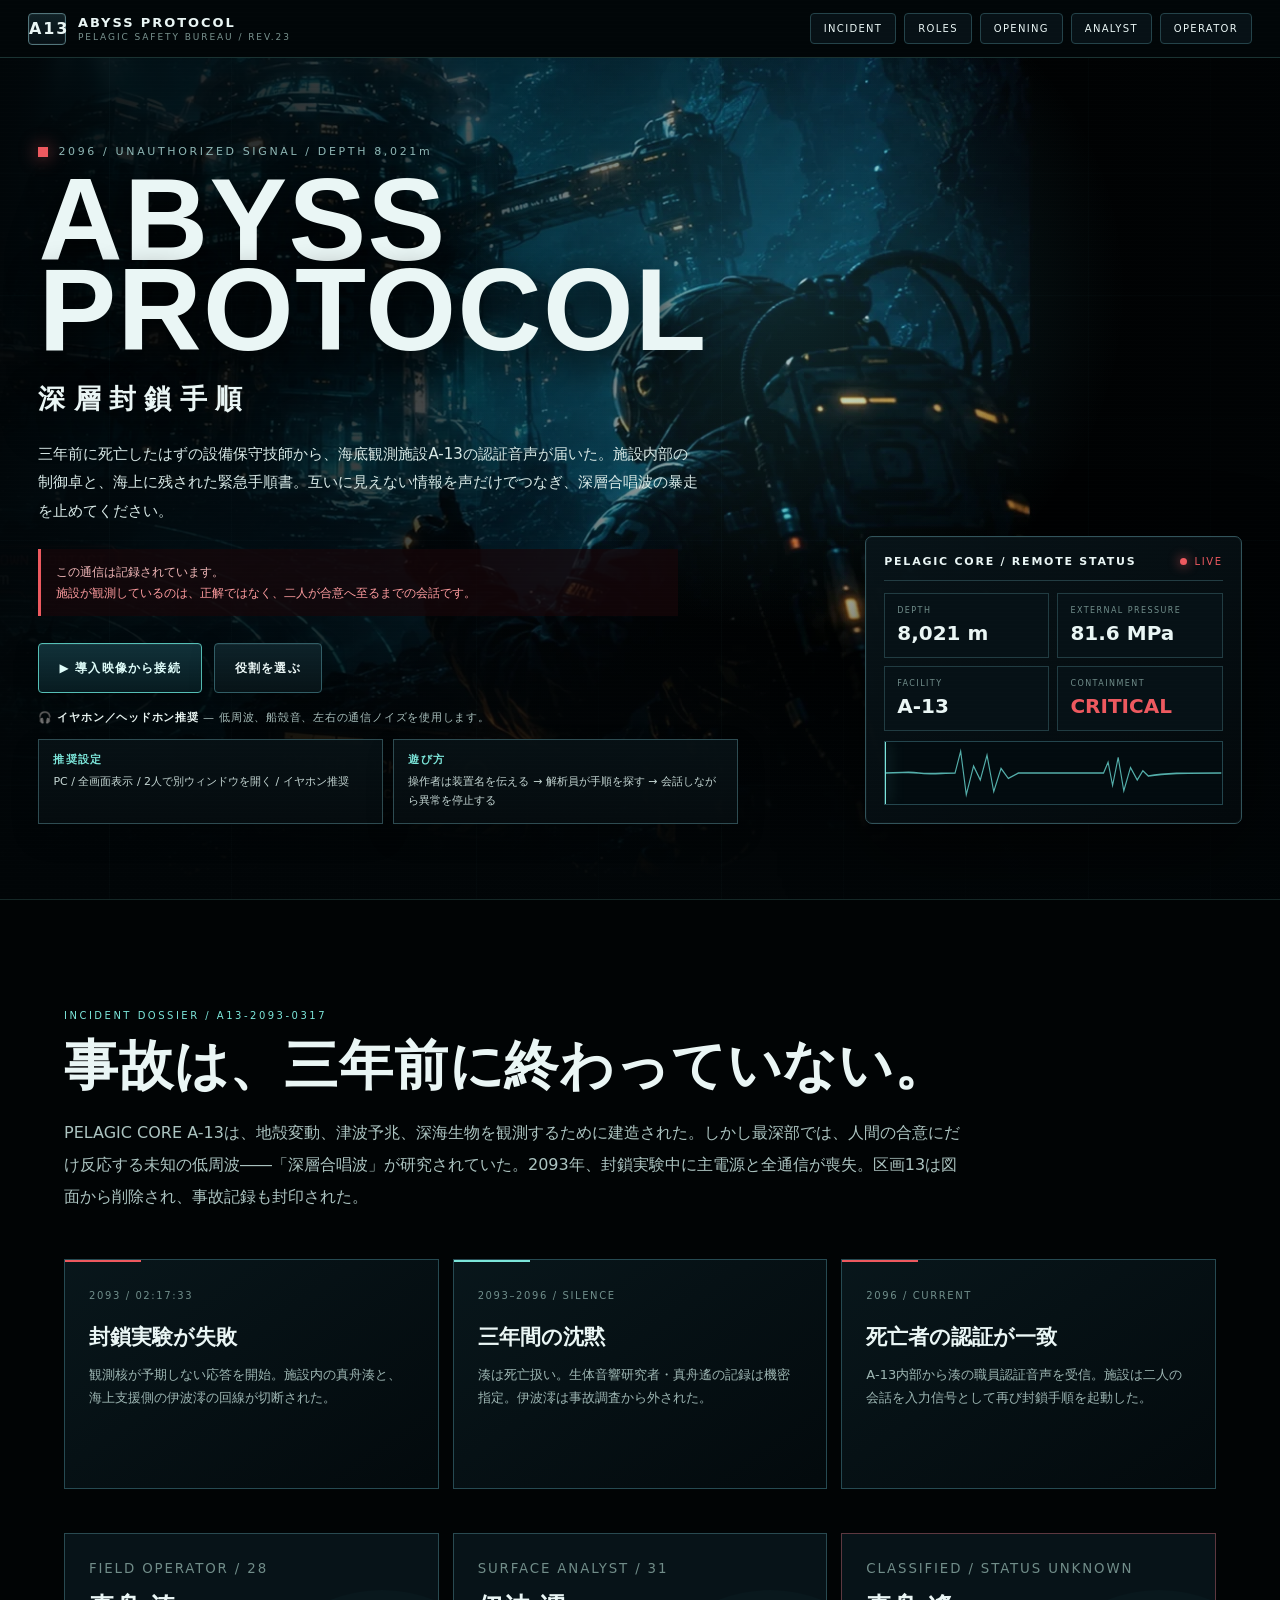
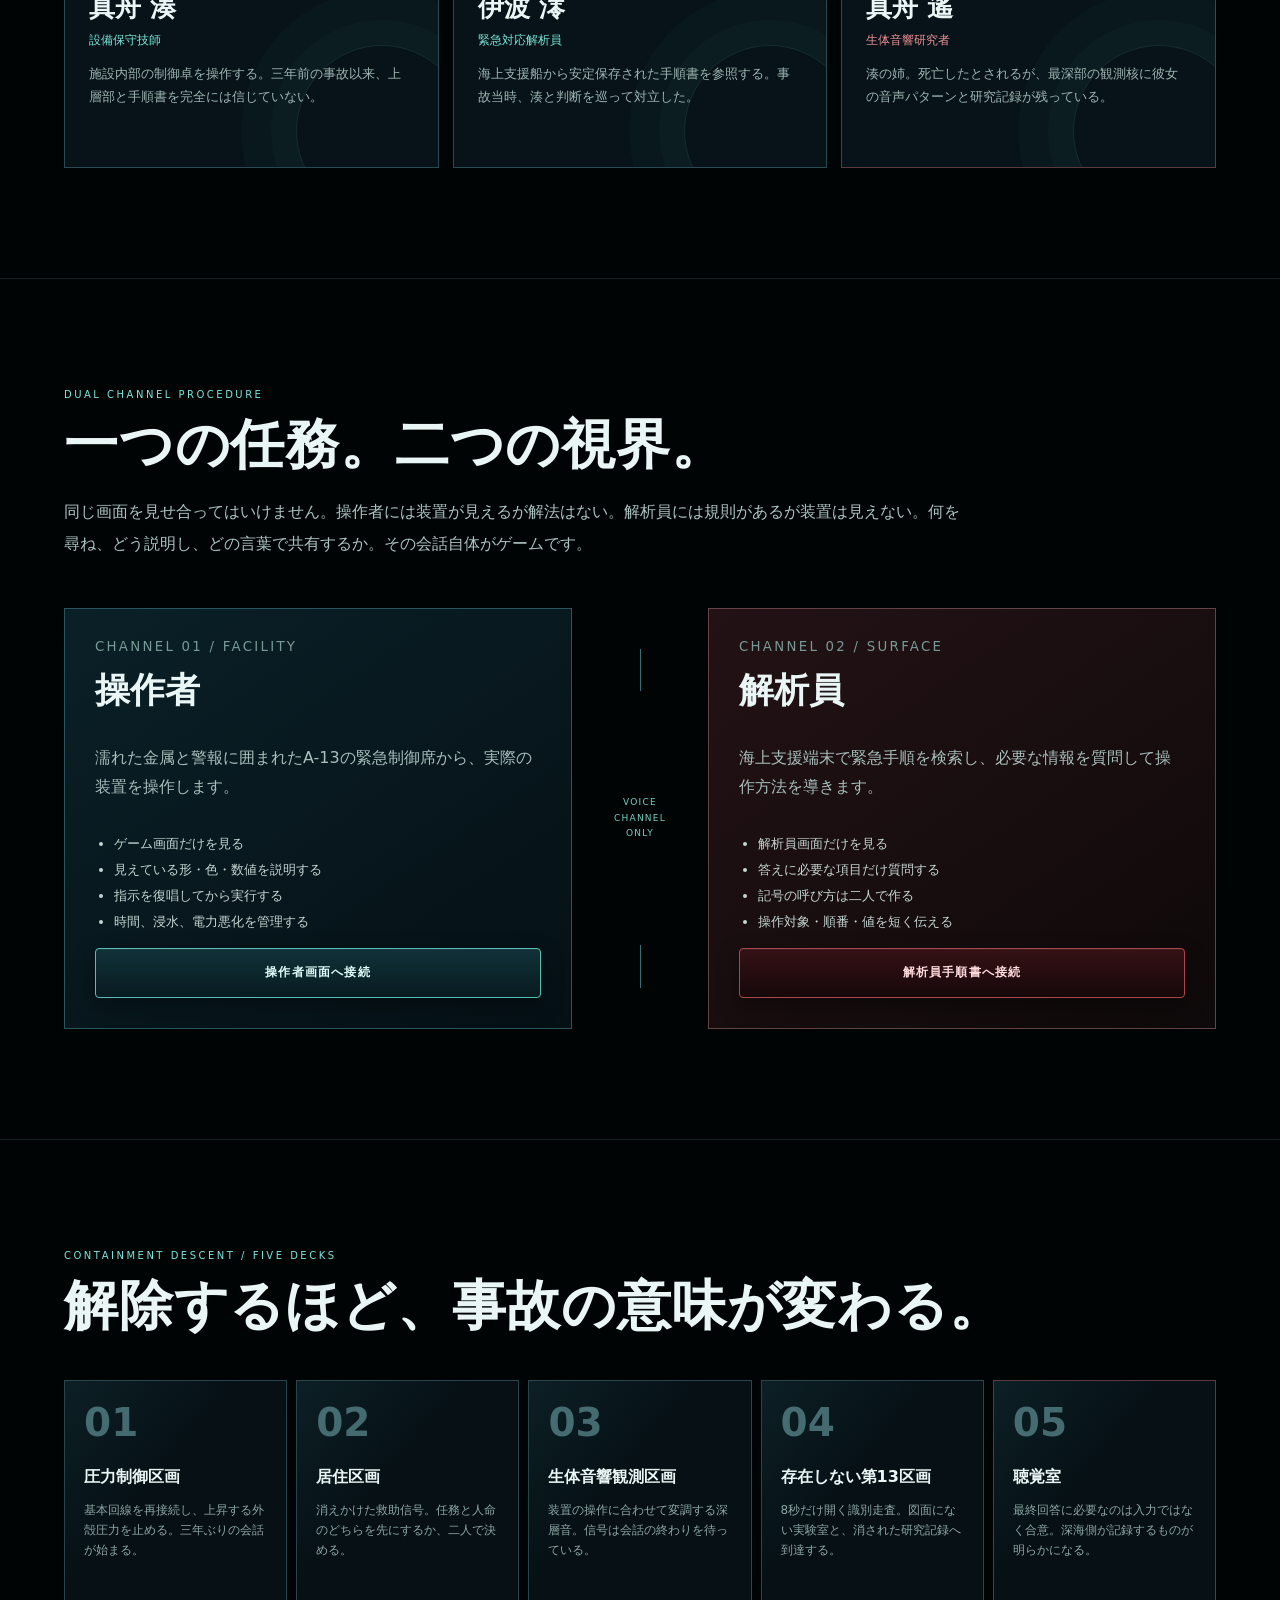
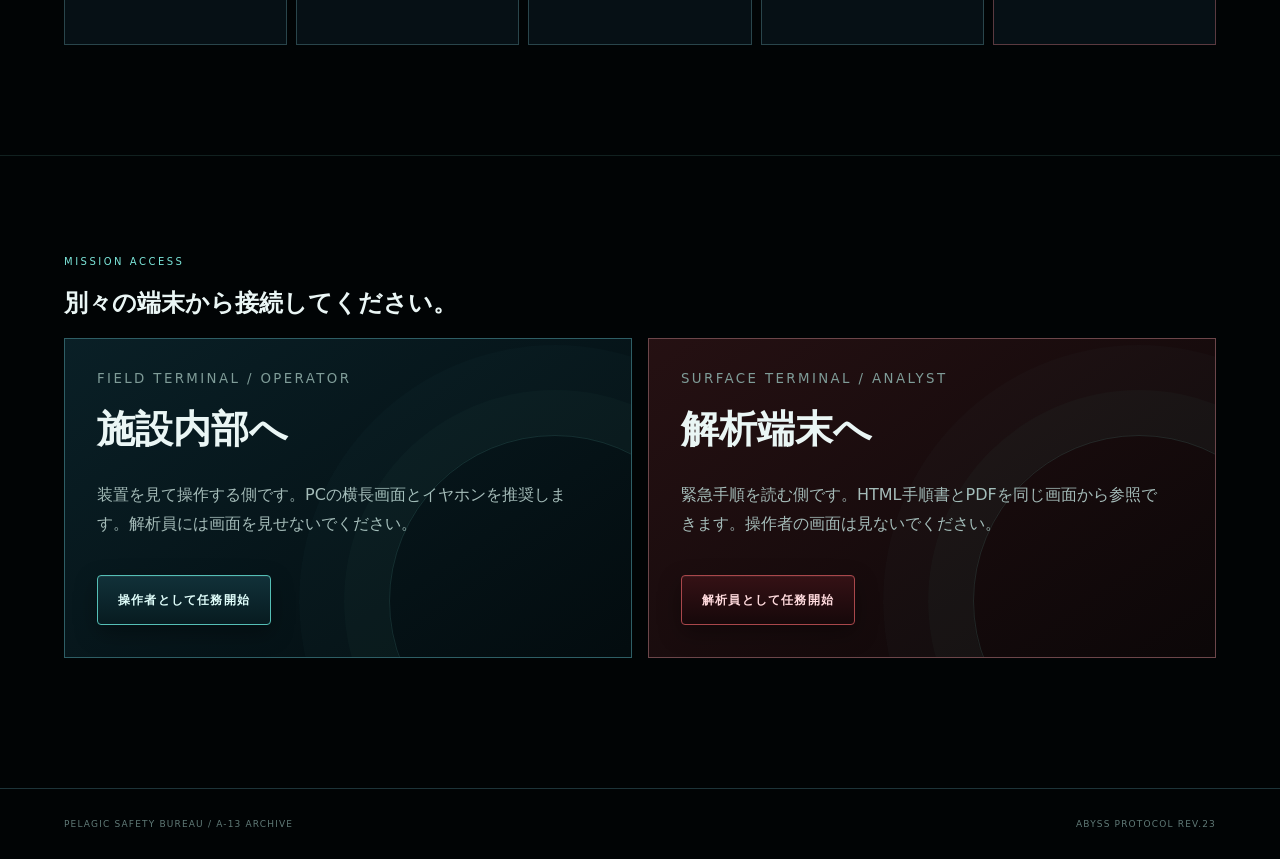
==== commit 6687e2a1: "Add files via upload" ====
--- a/index.html
+++ b/index.html
@@ -13,13 +13,19 @@
 .movie{position:fixed;inset:0;z-index:200;background:#000;display:none}.movie.open{display:block}.movie-stage{position:absolute;inset:0;overflow:hidden}.scene{position:absolute;inset:0;opacity:0;visibility:hidden;transition:opacity 1s ease}.scene.active{opacity:1;visibility:visible}.scene-photo{position:absolute;inset:-4%;background:url('[data-uri]') center/cover no-repeat;filter:brightness(.55) saturate(.9);animation:moviePush 12s linear both}.scene.active .scene-photo{animation-play-state:running}@keyframes moviePush{from{transform:scale(1.02)}to{transform:scale(1.14) translate(-1.5%,-.5%)}}.scene-photo.red{filter:brightness(.42) saturate(.75) sepia(.3) hue-rotate(300deg)}.scene-photo.black{filter:brightness(.08) grayscale(.7)}.scene-photo.signal{filter:brightness(.38) saturate(.7) contrast(1.2)}.scene-overlay{position:absolute;inset:0;background:linear-gradient(90deg,rgba(0,0,0,.88),rgba(0,0,0,.05) 65%,rgba(0,0,0,.55)),linear-gradient(0deg,#000,transparent 35%)}.scene-grid{position:absolute;inset:0;opacity:.18;background:repeating-linear-gradient(90deg,transparent 0 99px,#53aeb8 100px),repeating-linear-gradient(0deg,transparent 0 99px,#53aeb8 100px)}.movie-hud{position:absolute;inset:24px;border:1px solid rgba(107,187,192,.36);pointer-events:none}.movie-hud:before,.movie-hud:after{content:"";position:absolute;width:75px;height:75px;border-color:#77d8d1}.movie-hud:before{top:12px;left:12px;border-top:2px solid;border-left:2px solid}.movie-hud:after{right:12px;bottom:12px;border-right:2px solid;border-bottom:2px solid}.scene-copy{position:absolute;left:7vw;bottom:15vh;max-width:min(900px,82vw)}.scene-code{color:#73d6d0;font-size:11px;letter-spacing:.27em;margin-bottom:17px}.scene h2{font-size:clamp(38px,5vw,72px);line-height:1.05;margin:0 0 17px;text-shadow:0 10px 30px #000}.scene p{font-size:clamp(15px,1.55vw,23px);line-height:1.9;margin:0;color:#d0dfdd;max-width:760px}.scene .danger-line{color:#ff858b}.time-void{position:absolute;inset:0;display:grid;place-items:center;background:#000}.time-void b{font:800 clamp(70px,13vw,210px)/1 Inter,sans-serif;letter-spacing:.08em;color:#142328;animation:voidPulse 2.8s ease-in-out infinite}.time-void small{position:absolute;margin-top:180px;color:#6d8482;letter-spacing:.3em}@keyframes voidPulse{50%{color:#24393e;text-shadow:0 0 80px rgba(103,213,216,.15)}}.voice-record{position:absolute;right:7vw;top:18vh;width:min(430px,39vw);border:1px solid #31545b;background:rgba(2,10,13,.91);padding:22px}.voice-record .wave{height:70px;margin:14px 0;background:repeating-linear-gradient(90deg,#66ded3 0 2px,transparent 2px 8px);clip-path:polygon(0 50%,2% 36%,4% 65%,6% 21%,8% 77%,10% 43%,12% 55%,14% 12%,16% 87%,18% 29%,20% 68%,22% 45%,24% 57%,26% 18%,28% 75%,30% 38%,32% 62%,34% 30%,36% 71%,38% 45%,40% 52%,42% 22%,44% 82%,46% 38%,48% 63%,50% 28%,52% 72%,54% 41%,56% 59%,58% 18%,60% 85%,62% 34%,64% 66%,66% 42%,68% 56%,70% 23%,72% 78%,74% 39%,76% 63%,78% 27%,80% 73%,82% 45%,84% 55%,86% 19%,88% 82%,90% 33%,92% 68%,94% 41%,96% 60%,98% 36%,100% 50%);opacity:.75}.voice-record small{color:#74928e;letter-spacing:.16em}.voice-record b{display:block;font-size:19px;margin-top:8px}.record-ok{color:var(--green)!important}.split-terminal{position:absolute;inset:12vh 6vw 18vh;display:grid;grid-template-columns:1fr 1fr;gap:20px}.terminal{border:1px solid #315d64;background:rgba(3,12,16,.91);padding:25px;display:flex;flex-direction:column;justify-content:flex-end;position:relative;overflow:hidden}.terminal.analyst{border-color:#68474b}.terminal:before{content:"";position:absolute;inset:18px;border:1px solid rgba(110,199,202,.12)}.terminal b{font-size:clamp(28px,3.8vw,62px);position:relative}.terminal span{font-size:13px;line-height:1.8;color:#a1bab7;position:relative}.movie-controls{position:absolute;left:4vw;right:4vw;bottom:26px;display:grid;grid-template-columns:1fr auto;gap:20px;align-items:end;z-index:5}.progress{height:3px;background:#183034;position:relative}.progress i{position:absolute;inset:0 auto 0 0;width:0;background:var(--cyan);box-shadow:0 0 14px var(--cyan)}.movie-meta{display:flex;justify-content:space-between;margin-top:8px;color:#758c89;font-size:9px;letter-spacing:.14em}.movie-buttons{display:flex;gap:8px}.movie-buttons button{border:1px solid #2b4b51;background:#071116;padding:9px 13px;border-radius:3px;font-size:10px;letter-spacing:.12em;cursor:pointer}.subtitle{position:absolute;bottom:78px;left:50%;transform:translateX(-50%);z-index:4;width:min(920px,86vw);text-align:center;font-size:clamp(14px,1.5vw,21px);line-height:1.6;text-shadow:0 3px 12px #000;color:#edf8f6}.movie-pre{position:absolute;inset:0;z-index:10;background:radial-gradient(circle at 50% 35%,#0b1d24,#010405 60%);display:grid;place-items:center}.pre-panel{width:min(620px,90vw);border:1px solid #315861;background:linear-gradient(#091a20,#040b0e);padding:34px;text-align:center;box-shadow:var(--shadow)}.pre-panel .seal{width:85px;height:85px;margin:auto;display:grid;place-items:center;border:1px solid #416d73;border-radius:50%;box-shadow:0 0 0 12px rgba(81,157,163,.05);font-size:20px}.pre-panel h2{font-size:29px;margin:25px 0 10px}.pre-panel p{color:#9db6b3;line-height:1.85}.audio-controls{display:grid;grid-template-columns:1fr auto;gap:13px;align-items:center;margin:25px 0}.audio-controls input{accent-color:#6fdace;width:100%}.pre-actions{display:flex;justify-content:center;gap:10px;flex-wrap:wrap}
 @media(max-width:960px){.topbar{padding:0 14px}.nav a:nth-child(1),.nav a:nth-child(2){display:none}.hero-inner{grid-template-columns:1fr;padding-top:90px}.status-rack{max-width:540px}.timeline,.profiles{grid-template-columns:1fr}.asymmetry{grid-template-columns:1fr}.voice{display:none}.chapters{grid-template-columns:1fr 1fr}.launch-grid{grid-template-columns:1fr}.split-terminal{grid-template-columns:1fr;inset:10vh 5vw 20vh}.terminal{min-height:190px}.voice-record{display:none}}@media(max-width:600px){.brand small{display:none}.nav button{display:none}.hero{min-height:920px}.hero-inner{padding-top:70px}.hero-actions{display:grid}.btn{width:100%}.metrics{grid-template-columns:1fr 1fr}.chapters{grid-template-columns:1fr}.section{padding:80px 0}.scene-copy{left:6vw;bottom:20vh}.movie-controls{bottom:12px}.subtitle{bottom:67px}.movie-meta{display:none}}
 @media(prefers-reduced-motion:reduce){*,*:before,*:after{animation-duration:.01ms!important;animation-iteration-count:1!important;scroll-behavior:auto!important}}
+
+/* REV25 PC-first intro polish */
+.hero-copy{max-width:700px}.hero-lead{max-width:660px;font-size:clamp(15px,1.12vw,18px);line-height:1.9}.headphone{margin-top:17px;color:#a9c0bd;font-size:11px;letter-spacing:.07em}
+.hero-guides{display:grid;grid-template-columns:1fr 1fr;gap:10px;max-width:720px;margin-top:14px}.hero-guides div{border:1px solid #2e4c52;background:linear-gradient(180deg,rgba(7,17,21,.95),rgba(5,12,15,.95));padding:12px 14px;box-shadow:0 12px 28px rgba(0,0,0,.18)}.hero-guides b{display:block;font-size:11px;color:var(--cyan);letter-spacing:.12em}.hero-guides span{display:block;margin-top:6px;font-size:11px;line-height:1.72;color:#c5d7d4}
+.scene-copy{left:7vw;bottom:15vh;max-width:760px}.scene h2{font-size:clamp(40px,4vw,62px);line-height:1.08}.scene p{font-size:clamp(15px,1.18vw,19px);line-height:1.82;max-width:650px}.subtitle{width:min(760px,70vw);font-size:clamp(15px,1.18vw,18px);line-height:1.72;bottom:84px}.movie-controls{left:5vw;right:5vw}.pre-panel{width:min(700px,84vw)}.pre-checklist{display:grid;grid-template-columns:1fr 1fr;gap:10px;margin:18px 0}.pre-checklist div{border:1px solid #2b4e55;background:rgba(5,16,20,.82);padding:12px;text-align:left}.pre-checklist b{display:block;font-size:11px;color:var(--cyan)}.pre-checklist span{display:block;margin-top:6px;color:#b9ccca;font-size:11px;line-height:1.7}
+@media(max-width:1100px){.hero-guides,.pre-checklist{grid-template-columns:1fr}.subtitle{width:min(760px,86vw)}.scene-copy{max-width:82vw}}
 </style>
 </head>
 <body>
 <div class="ocean"></div><canvas id="particleCanvas" aria-hidden="true"></canvas><div class="grain"></div>
 <header class="topbar"><a class="brand" href="#top"><span class="brand-mark">A13</span><span><b>ABYSS PROTOCOL</b><small>PELAGIC SAFETY BUREAU / REV.23</small></span></a><nav class="nav"><a href="#incident">INCIDENT</a><a href="#roles">ROLES</a><button id="openMovieTop" type="button">OPENING</button><a href="analyst.html">ANALYST</a><a href="game.html">OPERATOR</a></nav></header>
 <main id="top">
-<section class="hero"><div class="hero-photo"></div><div class="hero-inner"><div class="hero-copy"><div class="eyebrow">2096 / UNAUTHORIZED SIGNAL / DEPTH 8,021m</div><h1>ABYSS<br>PROTOCOL<span class="hero-jp">深層封鎖手順</span></h1><p class="hero-lead">三年前に死亡したはずの設備保守技師から、海底観測施設A-13の認証音声が届いた。施設内部の制御卓と、海上に残された緊急手順書。互いに見えない情報を声だけでつなぎ、深層合唱波の暴走を止めてください。</p><div class="surveillance">この通信は記録されています。<br><span class="redacted">施設が観測しているのは、正解ではなく、二人が合意へ至るまでの会話です。</span></div><div class="hero-actions"><button class="btn primary" id="openMovie" type="button">▶ 導入映像から接続</button><a class="btn" href="#launch">役割を選ぶ</a></div><div class="headphone">🎧 <b>イヤホン／ヘッドホン推奨</b> — 低周波、船殻音、左右の通信ノイズを使用します。</div></div><aside class="status-rack"><div class="rack-head"><b>PELAGIC CORE / REMOTE STATUS</b><span class="live">LIVE</span></div><div class="metrics"><div class="metric"><small>DEPTH</small><b>8,021 m</b></div><div class="metric"><small>EXTERNAL PRESSURE</small><b>81.6 MPa</b></div><div class="metric"><small>FACILITY</small><b>A-13</b></div><div class="metric"><small>CONTAINMENT</small><b class="red">CRITICAL</b></div></div><div class="signal-strip"><svg viewBox="0 0 600 80" preserveAspectRatio="none"><path d="M0 40 C35 40 40 38 60 40 S100 40 125 40 L135 12 L145 68 L158 31 L170 49 L182 17 L194 64 L207 34 L220 47 L238 40 C260 40 270 40 300 40 S360 40 390 40 L398 26 L406 56 L416 20 L426 63 L438 33 L450 49 L460 37 L470 44 C500 40 530 40 600 40" fill="none" stroke="#68d8d1" stroke-width="2" opacity=".8"/></svg><i class="scan"></i></div></aside></div></section>
+<section class="hero"><div class="hero-photo"></div><div class="hero-inner"><div class="hero-copy"><div class="eyebrow">2096 / UNAUTHORIZED SIGNAL / DEPTH 8,021m</div><h1>ABYSS<br>PROTOCOL<span class="hero-jp">深層封鎖手順</span></h1><p class="hero-lead">三年前に死亡したはずの設備保守技師から、海底観測施設A-13の認証音声が届いた。施設内部の制御卓と、海上に残された緊急手順書。互いに見えない情報を声だけでつなぎ、深層合唱波の暴走を止めてください。</p><div class="surveillance">この通信は記録されています。<br><span class="redacted">施設が観測しているのは、正解ではなく、二人が合意へ至るまでの会話です。</span></div><div class="hero-actions"><button class="btn primary" id="openMovie" type="button">▶ 導入映像から接続</button><a class="btn" href="#launch">役割を選ぶ</a></div><div class="headphone">🎧 <b>イヤホン／ヘッドホン推奨</b> — 低周波、船殻音、左右の通信ノイズを使用します。</div><div class="hero-guides"><div><b>推奨設定</b><span>PC / 全画面表示 / 2人で別ウィンドウを開く / イヤホン推奨</span></div><div><b>遊び方</b><span>操作者は装置名を伝える → 解析員が手順を探す → 会話しながら異常を停止する</span></div></div></div><aside class="status-rack"><div class="rack-head"><b>PELAGIC CORE / REMOTE STATUS</b><span class="live">LIVE</span></div><div class="metrics"><div class="metric"><small>DEPTH</small><b>8,021 m</b></div><div class="metric"><small>EXTERNAL PRESSURE</small><b>81.6 MPa</b></div><div class="metric"><small>FACILITY</small><b>A-13</b></div><div class="metric"><small>CONTAINMENT</small><b class="red">CRITICAL</b></div></div><div class="signal-strip"><svg viewBox="0 0 600 80" preserveAspectRatio="none"><path d="M0 40 C35 40 40 38 60 40 S100 40 125 40 L135 12 L145 68 L158 31 L170 49 L182 17 L194 64 L207 34 L220 47 L238 40 C260 40 270 40 300 40 S360 40 390 40 L398 26 L406 56 L416 20 L426 63 L438 33 L450 49 L460 37 L470 44 C500 40 530 40 600 40" fill="none" stroke="#68d8d1" stroke-width="2" opacity=".8"/></svg><i class="scan"></i></div></aside></div></section>
 <section class="section" id="incident"><div class="section-inner"><div class="kicker">INCIDENT DOSSIER / A13-2093-0317</div><h2>事故は、三年前に終わっていない。</h2><p class="intro">PELAGIC CORE A-13は、地殻変動、津波予兆、深海生物を観測するために建造された。しかし最深部では、人間の合意にだけ反応する未知の低周波――「深層合唱波」が研究されていた。2093年、封鎖実験中に主電源と全通信が喪失。区画13は図面から削除され、事故記録も封印された。</p><div class="timeline"><article class="event alert"><time>2093 / 02:17:33</time><h3>封鎖実験が失敗</h3><p>観測核が予期しない応答を開始。施設内の真舟湊と、海上支援側の伊波澪の回線が切断された。</p></article><article class="event"><time>2093–2096 / SILENCE</time><h3>三年間の沈黙</h3><p>湊は死亡扱い。生体音響研究者・真舟遙の記録は機密指定。伊波澪は事故調査から外された。</p></article><article class="event alert"><time>2096 / CURRENT</time><h3>死亡者の認証が一致</h3><p>A-13内部から湊の職員認証音声を受信。施設は二人の会話を入力信号として再び封鎖手順を起動した。</p></article></div><div class="profiles"><article class="profile"><small>FIELD OPERATOR / 28</small><h3>真舟 湊</h3><em>設備保守技師</em><p>施設内部の制御卓を操作する。三年前の事故以来、上層部と手順書を完全には信じていない。</p></article><article class="profile"><small>SURFACE ANALYST / 31</small><h3>伊波 澪</h3><em>緊急対応解析員</em><p>海上支援船から安定保存された手順書を参照する。事故当時、湊と判断を巡って対立した。</p></article><article class="profile secret"><small>CLASSIFIED / STATUS UNKNOWN</small><h3>真舟 遙</h3><em>生体音響研究者</em><p>湊の姉。死亡したとされるが、最深部の観測核に彼女の音声パターンと研究記録が残っている。</p></article></div></div></section>
 <section class="section" id="roles"><div class="section-inner"><div class="kicker">DUAL CHANNEL PROCEDURE</div><h2>一つの任務。二つの視界。</h2><p class="intro">同じ画面を見せ合ってはいけません。操作者には装置が見えるが解法はない。解析員には規則があるが装置は見えない。何を尋ね、どう説明し、どの言葉で共有するか。その会話自体がゲームです。</p><div class="asymmetry"><article class="role"><small>CHANNEL 01 / FACILITY</small><h3>操作者</h3><p>濡れた金属と警報に囲まれたA-13の緊急制御席から、実際の装置を操作します。</p><ul><li>ゲーム画面だけを見る</li><li>見えている形・色・数値を説明する</li><li>指示を復唱してから実行する</li><li>時間、浸水、電力悪化を管理する</li></ul><a class="btn primary" href="game.html">操作者画面へ接続</a></article><div class="voice">VOICE<br>CHANNEL<br>ONLY</div><article class="role analyst"><small>CHANNEL 02 / SURFACE</small><h3>解析員</h3><p>海上支援端末で緊急手順を検索し、必要な情報を質問して操作方法を導きます。</p><ul><li>解析員画面だけを見る</li><li>答えに必要な項目だけ質問する</li><li>記号の呼び方は二人で作る</li><li>操作対象・順番・値を短く伝える</li></ul><a class="btn danger" href="analyst.html">解析員手順書へ接続</a></article></div></div></section>
 <section class="section"><div class="section-inner"><div class="kicker">CONTAINMENT DESCENT / FIVE DECKS</div><h2>解除するほど、事故の意味が変わる。</h2><div class="chapters"><article class="chapter"><b>01</b><h3>圧力制御区画</h3><p>基本回線を再接続し、上昇する外殻圧力を止める。三年ぶりの会話が始まる。</p></article><article class="chapter"><b>02</b><h3>居住区画</h3><p>消えかけた救助信号。任務と人命のどちらを先にするか、二人で決める。</p></article><article class="chapter"><b>03</b><h3>生体音響観測区画</h3><p>装置の操作に合わせて変調する深層音。信号は会話の終わりを待っている。</p></article><article class="chapter"><b>04</b><h3>存在しない第13区画</h3><p>8秒だけ開く識別走査。図面にない実験室と、消された研究記録へ到達する。</p></article><article class="chapter"><b>05</b><h3>聴覚室</h3><p>最終回答に必要なのは入力ではなく合意。深海側が記録するものが明らかになる。</p></article></div></div></section>
@@ -34,7 +40,7 @@
 <div class="scene" data-duration="8000" data-sfx="split"><div class="scene-photo black"></div><div class="scene-overlay"></div><div class="split-terminal"><div class="terminal"><small>CHANNEL 01 / FACILITY</small><b>見えるが、分からない。</b><span>操作者には装置が見える。しかし解除規則は隔離されている。</span></div><div class="terminal analyst"><small>CHANNEL 02 / SURFACE</small><b>分かるが、見えない。</b><span>解析員には手順書がある。しかし装置の状態は見えない。</span></div></div></div>
 <div class="scene" data-duration="7000" data-sfx="observe"><div class="scene-photo signal"></div><div class="scene-overlay"></div><div class="scene-grid"></div><div class="movie-hud"></div><div class="scene-copy"><div class="scene-code">OBSERVATION NUCLEUS / DUAL RESPONSE DETECTED</div><h2>施設は、二人の会話を聞いている。</h2><p>深層合唱波は、一人の操作にもAIにも反応しない。異なる情報を持つ二人が、確認し、合意したときだけ応答する。</p></div></div>
 <div class="scene" data-duration="6500" data-sfx="mission"><div class="scene-photo red"></div><div class="scene-overlay"></div><div class="movie-hud"></div><div class="scene-copy"><div class="scene-code">CONTAINMENT AUTHORIZED / PRESSURE FAILURE</div><h2>声を切らすな。<br>深層封鎖を開始する。</h2><p>圧力限界まで残された時間はわずか。片方だけでは、この施設を止められない。</p></div></div>
-</div><div class="subtitle" id="subtitle"></div><div class="movie-controls"><div><div class="progress"><i id="movieBar"></i></div><div class="movie-meta"><span id="movieTime">00:00 / 00:56</span><span>PELAGIC SAFETY BUREAU / ARCHIVE PLAYBACK</span></div></div><div class="movie-buttons"><button id="movieMute" type="button">SOUND ON</button><button id="movieSkip" type="button">SKIP</button></div></div><div class="movie-pre" id="moviePre"><div class="pre-panel"><div class="seal">A13</div><h2>導入記録を再生します</h2><p>低周波、左右の通信音、警報を使用します。通話を始める前にイヤホンの音量を調整してください。</p><div class="audio-controls"><input id="introVolume" type="range" min="0" max="100" value="45" aria-label="音量"><span id="introVolLabel">45%</span></div><div class="pre-actions"><button class="btn primary" id="movieSoundStart" type="button">音響を有効にして再生</button><button class="btn" id="movieSilentStart" type="button">無音で再生</button><button class="btn" id="movieClose" type="button">閉じる</button></div></div></div></div>
+</div><div class="subtitle" id="subtitle"></div><div class="movie-controls"><div><div class="progress"><i id="movieBar"></i></div><div class="movie-meta"><span id="movieTime">00:00 / 00:56</span><span>PELAGIC SAFETY BUREAU / ARCHIVE PLAYBACK</span></div></div><div class="movie-buttons"><button id="movieMute" type="button">SOUND ON</button><button id="movieSkip" type="button">SKIP</button></div></div><div class="movie-pre" id="moviePre"><div class="pre-panel"><div class="seal">A13</div><h2>導入記録を再生します</h2><p>低周波、左右の通信音、警報を使用します。通話を始める前にイヤホンの音量を調整してください。</p><div class="pre-checklist"><div><b>PCプレイ前提</b><span>スマホ最適化ではなく、PCの横幅を前提に字幕サイズと折り返しを調整しています。</span></div><div><b>開始前の流れ</b><span>① 役割を決める ② 解析員マニュアルを開く ③ 音量調整 ④ 全画面化 ⑤ 導入映像を再生</span></div></div><div class="audio-controls"><input id="introVolume" type="range" min="0" max="100" value="45" aria-label="音量"><span id="introVolLabel">45%</span></div><div class="pre-actions"><button class="btn primary" id="movieSoundStart" type="button">音響を有効にして再生</button><button class="btn" id="movieSilentStart" type="button">無音で再生</button><button class="btn" id="movieClose" type="button">閉じる</button></div></div></div></div>
 <script>
 (()=>{
 const q=s=>document.querySelector(s),qa=s=>[...document.querySelectorAll(s)];
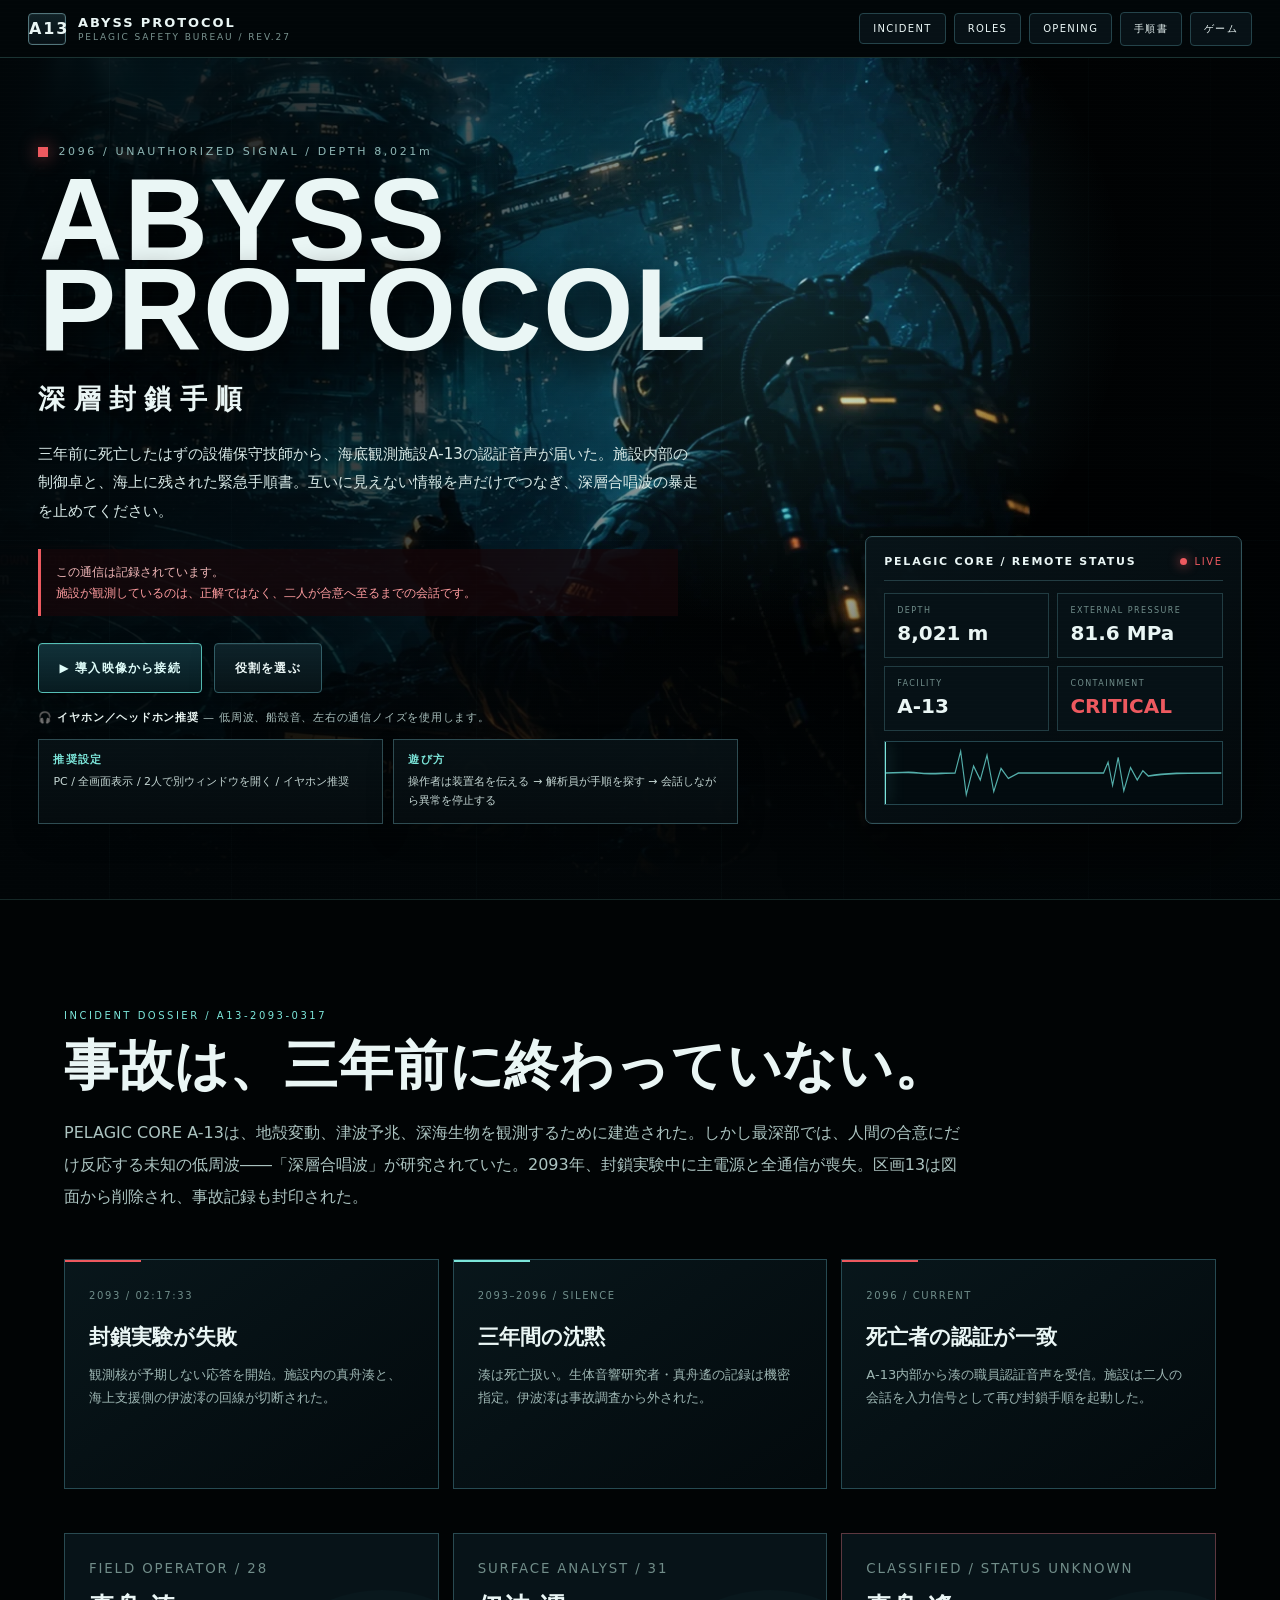
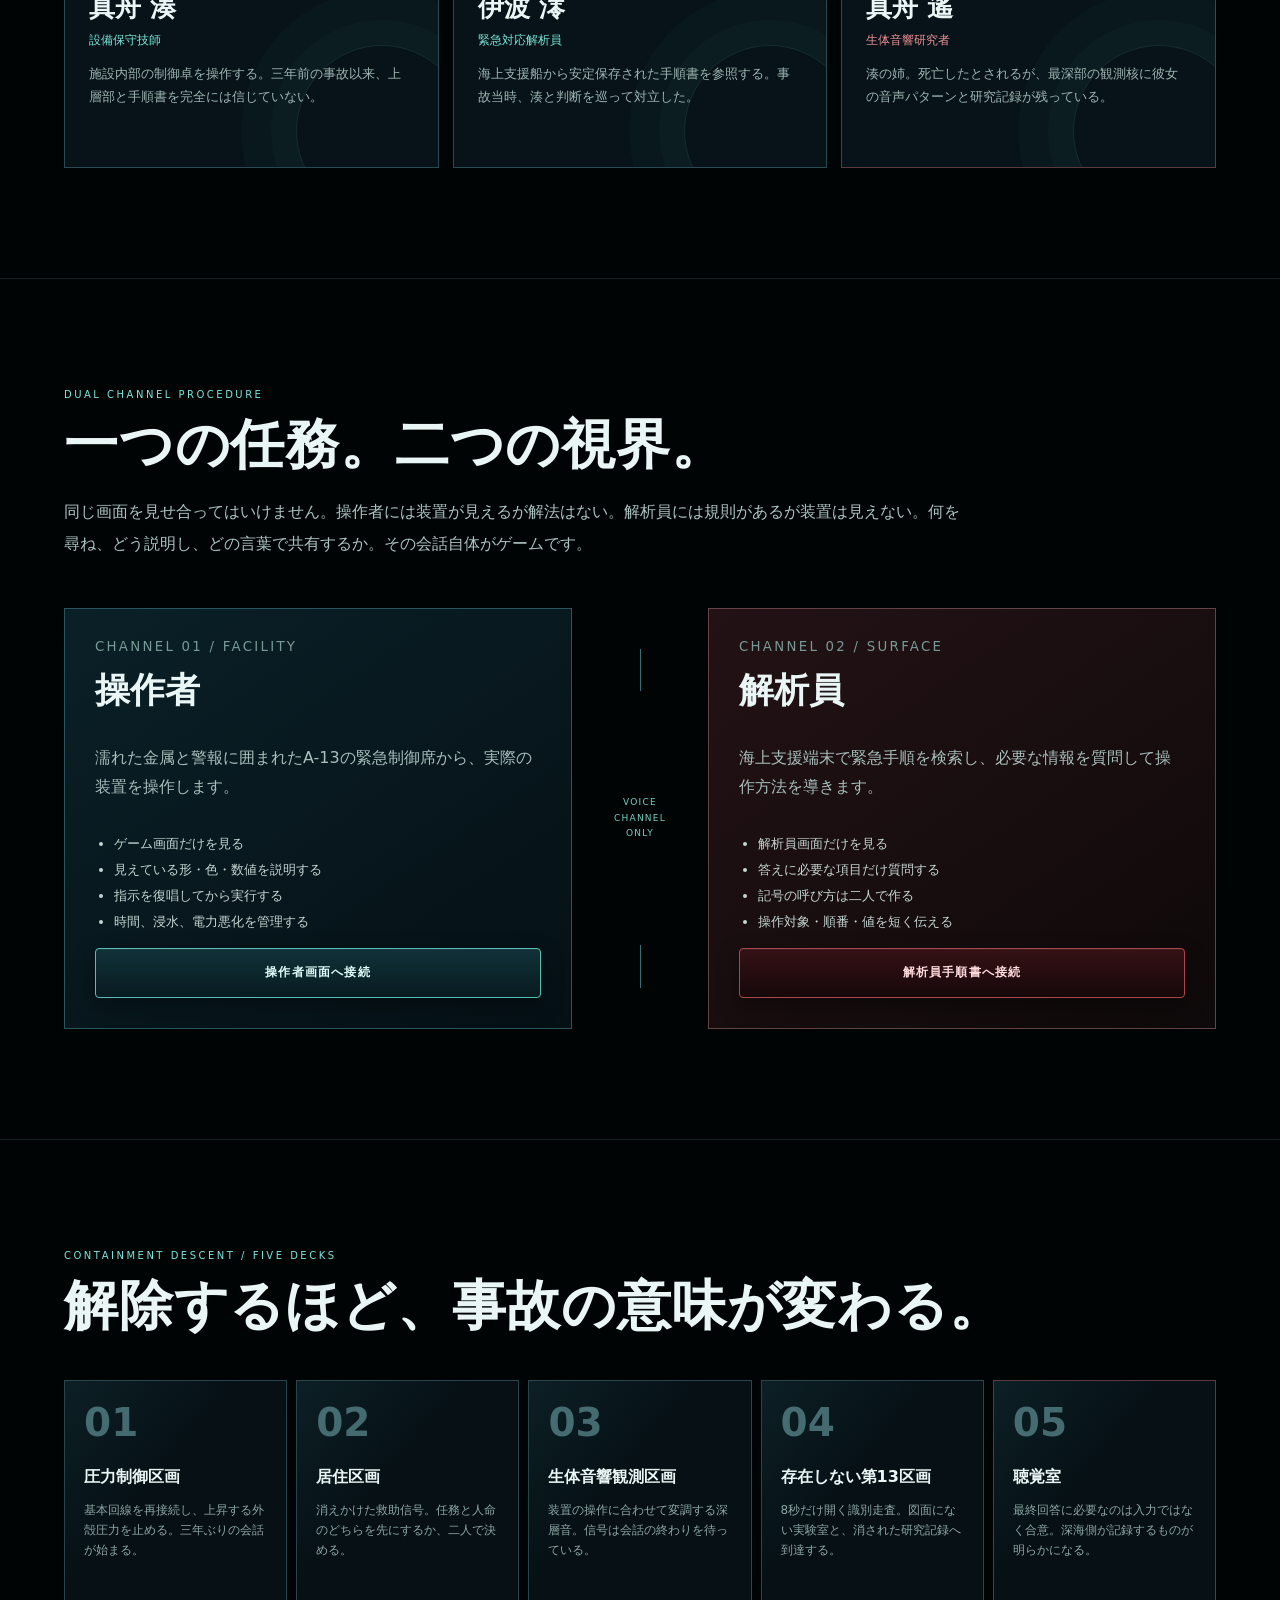
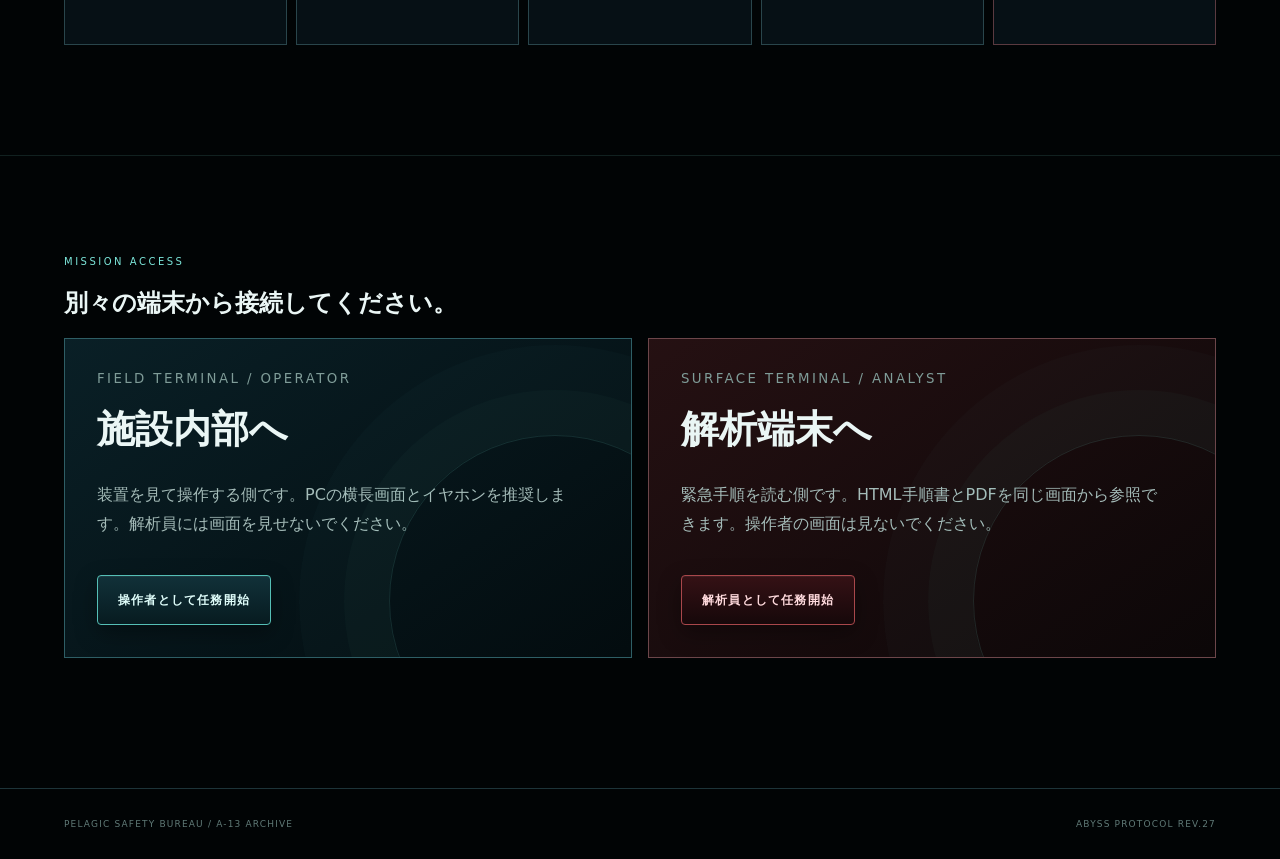
==== commit fa32f1e6: "Add files via upload" ====
--- a/index.html
+++ b/index.html
@@ -23,14 +23,14 @@
 </head>
 <body>
 <div class="ocean"></div><canvas id="particleCanvas" aria-hidden="true"></canvas><div class="grain"></div>
-<header class="topbar"><a class="brand" href="#top"><span class="brand-mark">A13</span><span><b>ABYSS PROTOCOL</b><small>PELAGIC SAFETY BUREAU / REV.23</small></span></a><nav class="nav"><a href="#incident">INCIDENT</a><a href="#roles">ROLES</a><button id="openMovieTop" type="button">OPENING</button><a href="analyst.html">ANALYST</a><a href="game.html">OPERATOR</a></nav></header>
+<header class="topbar"><a class="brand" href="#top"><span class="brand-mark">A13</span><span><b>ABYSS PROTOCOL</b><small>PELAGIC SAFETY BUREAU / REV.27</small></span></a><nav class="nav"><a href="#incident">INCIDENT</a><a href="#roles">ROLES</a><button id="openMovieTop" type="button">OPENING</button><a href="analyst.html">手順書</a><a href="game.html">ゲーム</a></nav></header>
 <main id="top">
 <section class="hero"><div class="hero-photo"></div><div class="hero-inner"><div class="hero-copy"><div class="eyebrow">2096 / UNAUTHORIZED SIGNAL / DEPTH 8,021m</div><h1>ABYSS<br>PROTOCOL<span class="hero-jp">深層封鎖手順</span></h1><p class="hero-lead">三年前に死亡したはずの設備保守技師から、海底観測施設A-13の認証音声が届いた。施設内部の制御卓と、海上に残された緊急手順書。互いに見えない情報を声だけでつなぎ、深層合唱波の暴走を止めてください。</p><div class="surveillance">この通信は記録されています。<br><span class="redacted">施設が観測しているのは、正解ではなく、二人が合意へ至るまでの会話です。</span></div><div class="hero-actions"><button class="btn primary" id="openMovie" type="button">▶ 導入映像から接続</button><a class="btn" href="#launch">役割を選ぶ</a></div><div class="headphone">🎧 <b>イヤホン／ヘッドホン推奨</b> — 低周波、船殻音、左右の通信ノイズを使用します。</div><div class="hero-guides"><div><b>推奨設定</b><span>PC / 全画面表示 / 2人で別ウィンドウを開く / イヤホン推奨</span></div><div><b>遊び方</b><span>操作者は装置名を伝える → 解析員が手順を探す → 会話しながら異常を停止する</span></div></div></div><aside class="status-rack"><div class="rack-head"><b>PELAGIC CORE / REMOTE STATUS</b><span class="live">LIVE</span></div><div class="metrics"><div class="metric"><small>DEPTH</small><b>8,021 m</b></div><div class="metric"><small>EXTERNAL PRESSURE</small><b>81.6 MPa</b></div><div class="metric"><small>FACILITY</small><b>A-13</b></div><div class="metric"><small>CONTAINMENT</small><b class="red">CRITICAL</b></div></div><div class="signal-strip"><svg viewBox="0 0 600 80" preserveAspectRatio="none"><path d="M0 40 C35 40 40 38 60 40 S100 40 125 40 L135 12 L145 68 L158 31 L170 49 L182 17 L194 64 L207 34 L220 47 L238 40 C260 40 270 40 300 40 S360 40 390 40 L398 26 L406 56 L416 20 L426 63 L438 33 L450 49 L460 37 L470 44 C500 40 530 40 600 40" fill="none" stroke="#68d8d1" stroke-width="2" opacity=".8"/></svg><i class="scan"></i></div></aside></div></section>
 <section class="section" id="incident"><div class="section-inner"><div class="kicker">INCIDENT DOSSIER / A13-2093-0317</div><h2>事故は、三年前に終わっていない。</h2><p class="intro">PELAGIC CORE A-13は、地殻変動、津波予兆、深海生物を観測するために建造された。しかし最深部では、人間の合意にだけ反応する未知の低周波――「深層合唱波」が研究されていた。2093年、封鎖実験中に主電源と全通信が喪失。区画13は図面から削除され、事故記録も封印された。</p><div class="timeline"><article class="event alert"><time>2093 / 02:17:33</time><h3>封鎖実験が失敗</h3><p>観測核が予期しない応答を開始。施設内の真舟湊と、海上支援側の伊波澪の回線が切断された。</p></article><article class="event"><time>2093–2096 / SILENCE</time><h3>三年間の沈黙</h3><p>湊は死亡扱い。生体音響研究者・真舟遙の記録は機密指定。伊波澪は事故調査から外された。</p></article><article class="event alert"><time>2096 / CURRENT</time><h3>死亡者の認証が一致</h3><p>A-13内部から湊の職員認証音声を受信。施設は二人の会話を入力信号として再び封鎖手順を起動した。</p></article></div><div class="profiles"><article class="profile"><small>FIELD OPERATOR / 28</small><h3>真舟 湊</h3><em>設備保守技師</em><p>施設内部の制御卓を操作する。三年前の事故以来、上層部と手順書を完全には信じていない。</p></article><article class="profile"><small>SURFACE ANALYST / 31</small><h3>伊波 澪</h3><em>緊急対応解析員</em><p>海上支援船から安定保存された手順書を参照する。事故当時、湊と判断を巡って対立した。</p></article><article class="profile secret"><small>CLASSIFIED / STATUS UNKNOWN</small><h3>真舟 遙</h3><em>生体音響研究者</em><p>湊の姉。死亡したとされるが、最深部の観測核に彼女の音声パターンと研究記録が残っている。</p></article></div></div></section>
 <section class="section" id="roles"><div class="section-inner"><div class="kicker">DUAL CHANNEL PROCEDURE</div><h2>一つの任務。二つの視界。</h2><p class="intro">同じ画面を見せ合ってはいけません。操作者には装置が見えるが解法はない。解析員には規則があるが装置は見えない。何を尋ね、どう説明し、どの言葉で共有するか。その会話自体がゲームです。</p><div class="asymmetry"><article class="role"><small>CHANNEL 01 / FACILITY</small><h3>操作者</h3><p>濡れた金属と警報に囲まれたA-13の緊急制御席から、実際の装置を操作します。</p><ul><li>ゲーム画面だけを見る</li><li>見えている形・色・数値を説明する</li><li>指示を復唱してから実行する</li><li>時間、浸水、電力悪化を管理する</li></ul><a class="btn primary" href="game.html">操作者画面へ接続</a></article><div class="voice">VOICE<br>CHANNEL<br>ONLY</div><article class="role analyst"><small>CHANNEL 02 / SURFACE</small><h3>解析員</h3><p>海上支援端末で緊急手順を検索し、必要な情報を質問して操作方法を導きます。</p><ul><li>解析員画面だけを見る</li><li>答えに必要な項目だけ質問する</li><li>記号の呼び方は二人で作る</li><li>操作対象・順番・値を短く伝える</li></ul><a class="btn danger" href="analyst.html">解析員手順書へ接続</a></article></div></div></section>
 <section class="section"><div class="section-inner"><div class="kicker">CONTAINMENT DESCENT / FIVE DECKS</div><h2>解除するほど、事故の意味が変わる。</h2><div class="chapters"><article class="chapter"><b>01</b><h3>圧力制御区画</h3><p>基本回線を再接続し、上昇する外殻圧力を止める。三年ぶりの会話が始まる。</p></article><article class="chapter"><b>02</b><h3>居住区画</h3><p>消えかけた救助信号。任務と人命のどちらを先にするか、二人で決める。</p></article><article class="chapter"><b>03</b><h3>生体音響観測区画</h3><p>装置の操作に合わせて変調する深層音。信号は会話の終わりを待っている。</p></article><article class="chapter"><b>04</b><h3>存在しない第13区画</h3><p>8秒だけ開く識別走査。図面にない実験室と、消された研究記録へ到達する。</p></article><article class="chapter"><b>05</b><h3>聴覚室</h3><p>最終回答に必要なのは入力ではなく合意。深海側が記録するものが明らかになる。</p></article></div></div></section>
 <section class="launch" id="launch"><div class="section-inner"><div class="kicker">MISSION ACCESS</div><h2>別々の端末から接続してください。</h2><div class="launch-grid"><article class="launch-card"><small>FIELD TERMINAL / OPERATOR</small><h3>施設内部へ</h3><p>装置を見て操作する側です。PCの横長画面とイヤホンを推奨します。解析員には画面を見せないでください。</p><a class="btn primary" href="game.html">操作者として任務開始</a></article><article class="launch-card analyst"><small>SURFACE TERMINAL / ANALYST</small><h3>解析端末へ</h3><p>緊急手順を読む側です。HTML手順書とPDFを同じ画面から参照できます。操作者の画面は見ないでください。</p><a class="btn danger" href="analyst.html">解析員として任務開始</a></article></div></div></section>
-</main><footer class="footer"><span>PELAGIC SAFETY BUREAU / A-13 ARCHIVE</span><span>ABYSS PROTOCOL REV.23</span></footer>
+</main><footer class="footer"><span>PELAGIC SAFETY BUREAU / A-13 ARCHIVE</span><span>ABYSS PROTOCOL REV.27</span></footer>
 <div class="movie" id="movie" aria-hidden="true"><div class="movie-stage">
 <div class="scene" data-duration="7000" data-sfx="descent"><div class="scene-photo"></div><div class="scene-overlay"></div><div class="scene-grid"></div><div class="movie-hud"></div><div class="scene-copy"><div class="scene-code">2096 / DESCENT CAMERA 07 / 8,021m</div><h2>光の届かない海底に、<br>施設は残っていた。</h2><p>深海観測施設 PELAGIC CORE A-13。三年前の事故以来、入口は閉ざされている。</p></div></div>
 <div class="scene" data-duration="7000" data-sfx="alarm"><div class="scene-photo red"></div><div class="scene-overlay"></div><div class="scene-grid"></div><div class="movie-hud"></div><div class="scene-copy"><div class="scene-code">ARCHIVE / 2093-03-17 / 02:17:33</div><h2>封鎖実験は、<br>予定どおりには終わらなかった。</h2><p class="danger-line">観測核が未分類低周波へ応答。主電源喪失。全隔壁閉鎖。音声回線切断。</p></div></div>
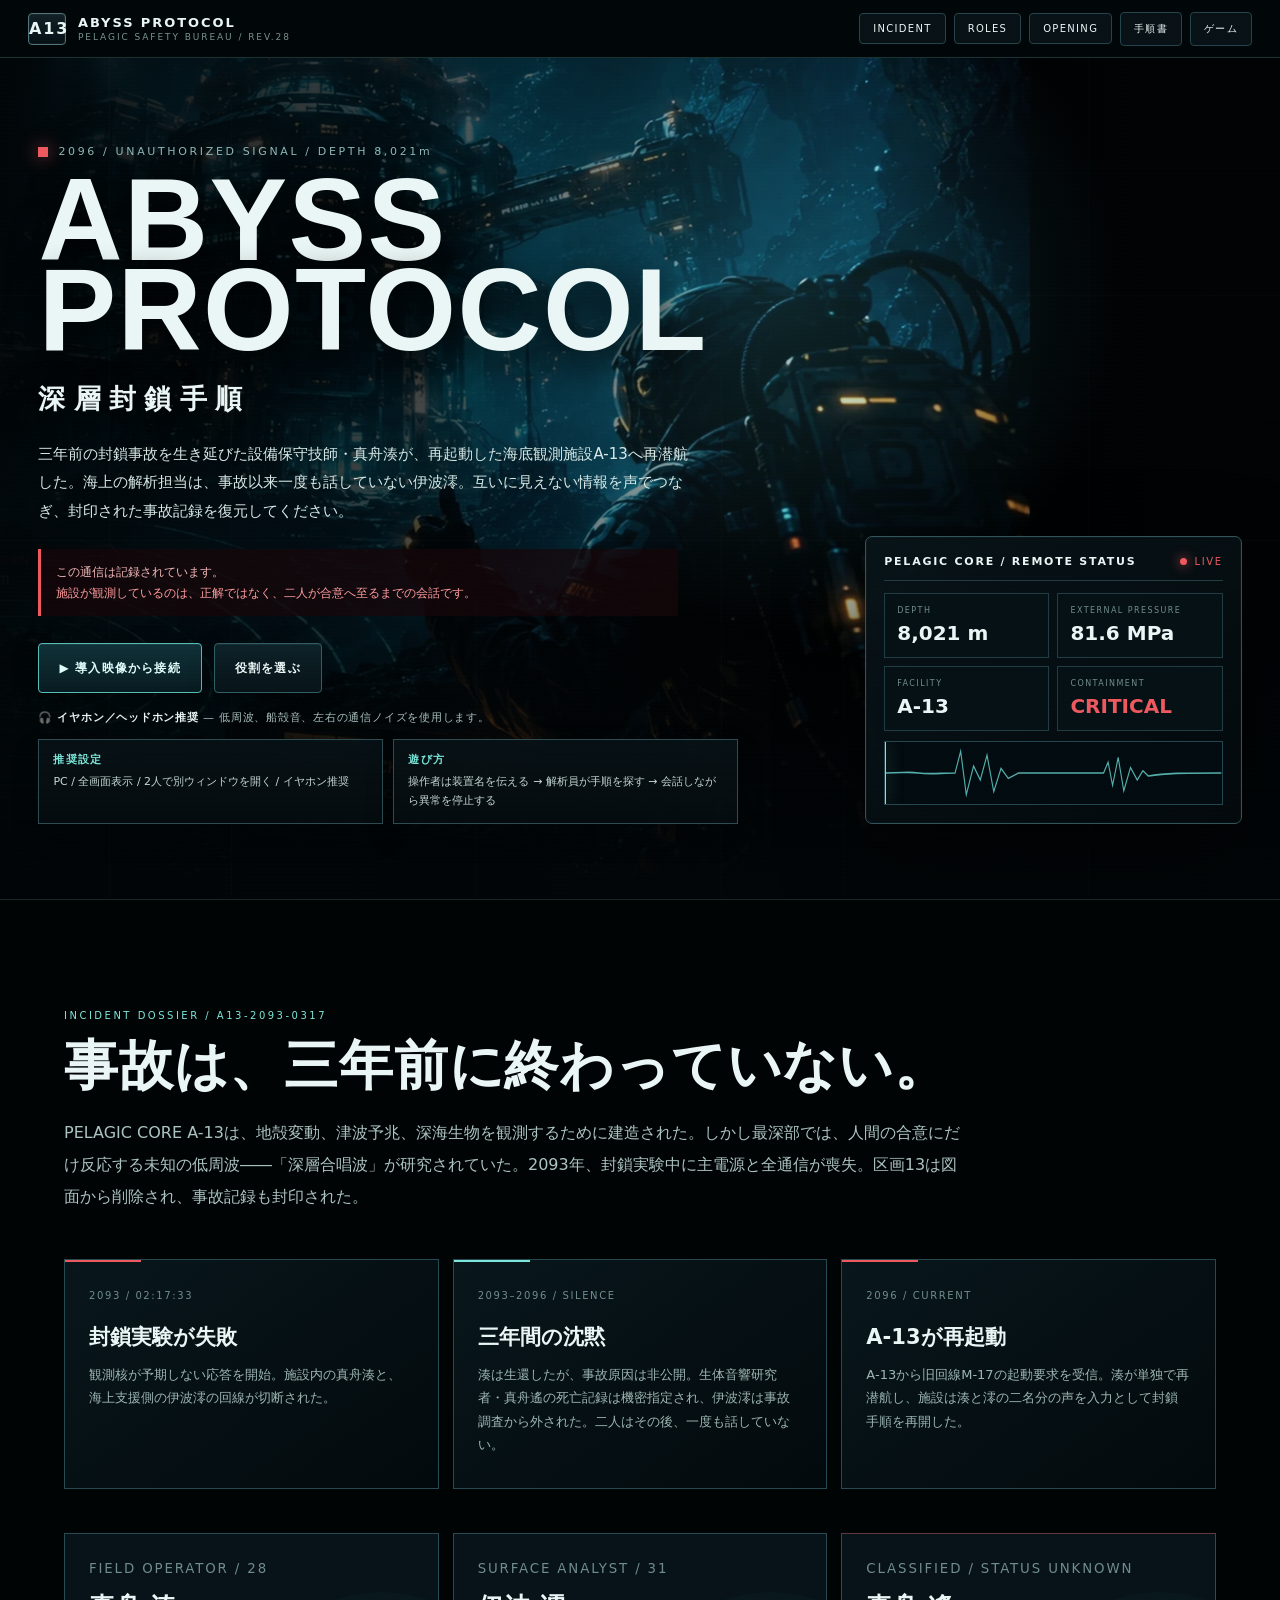
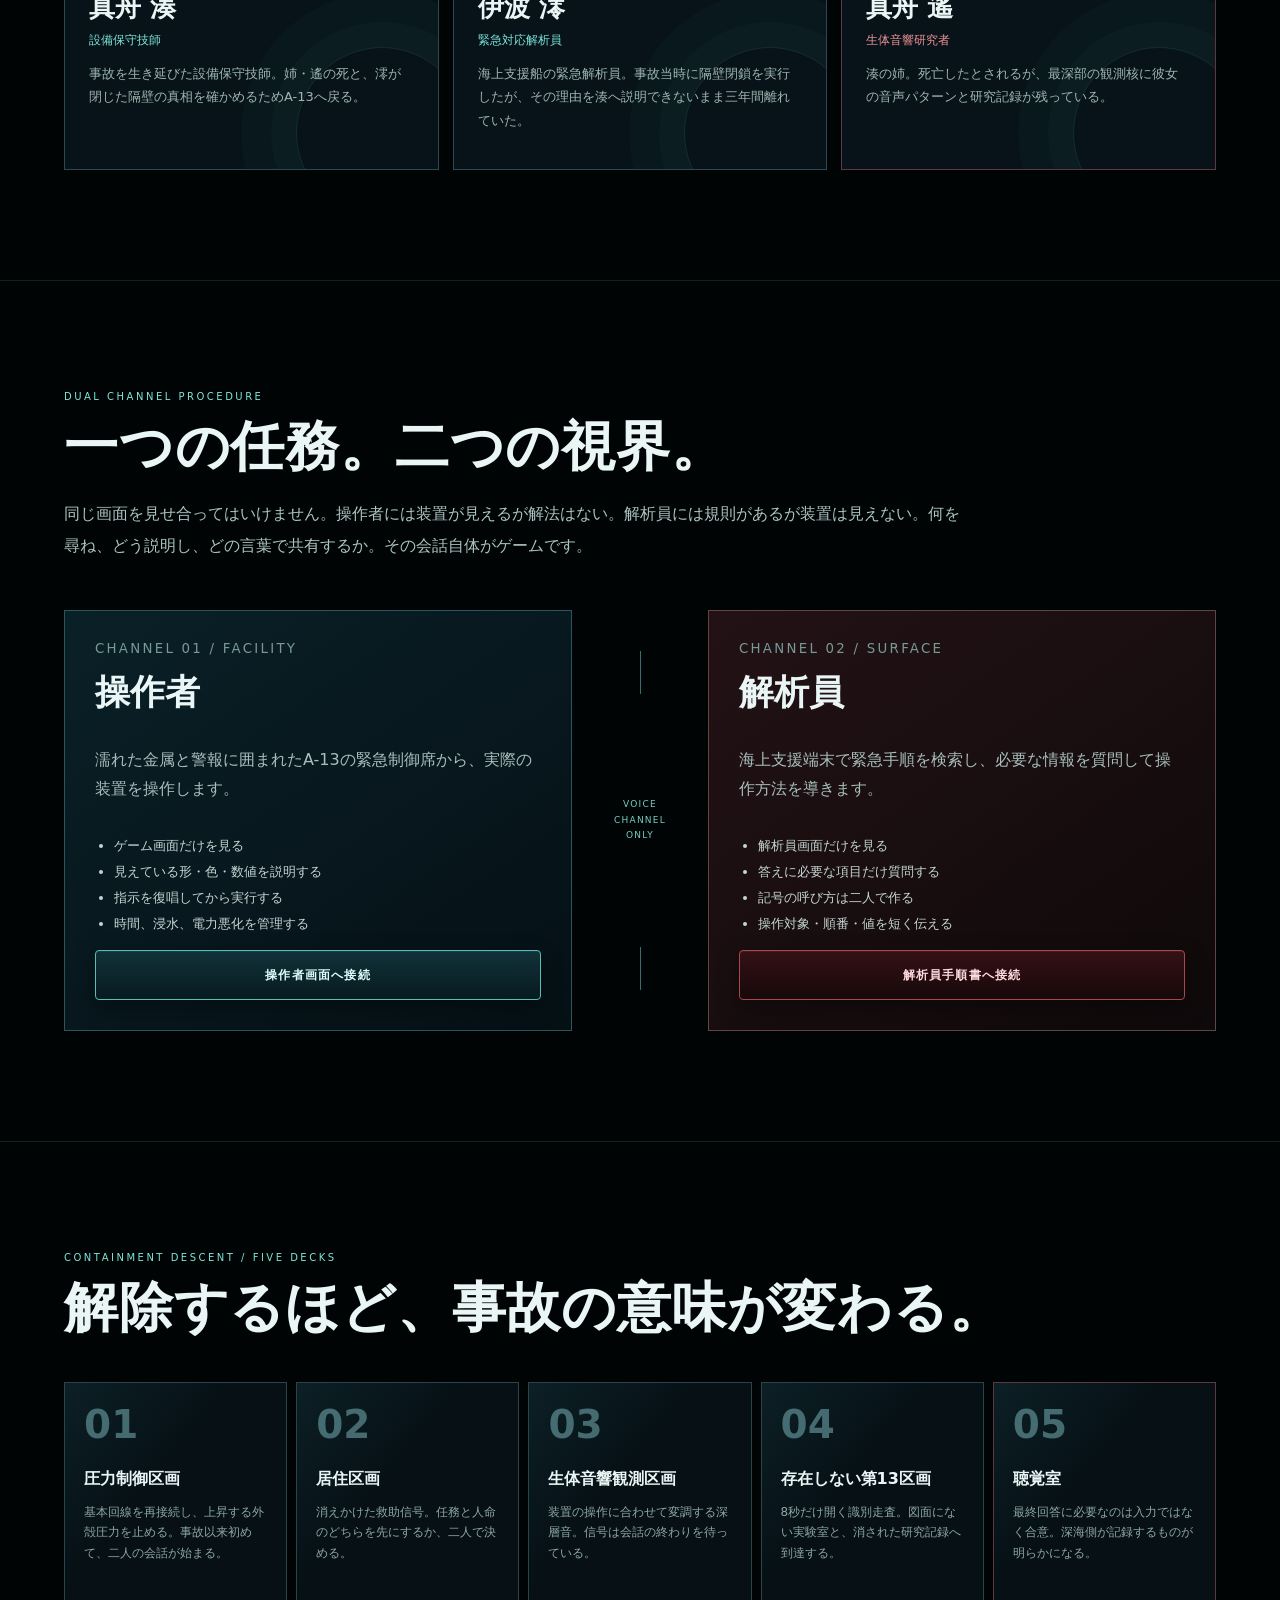
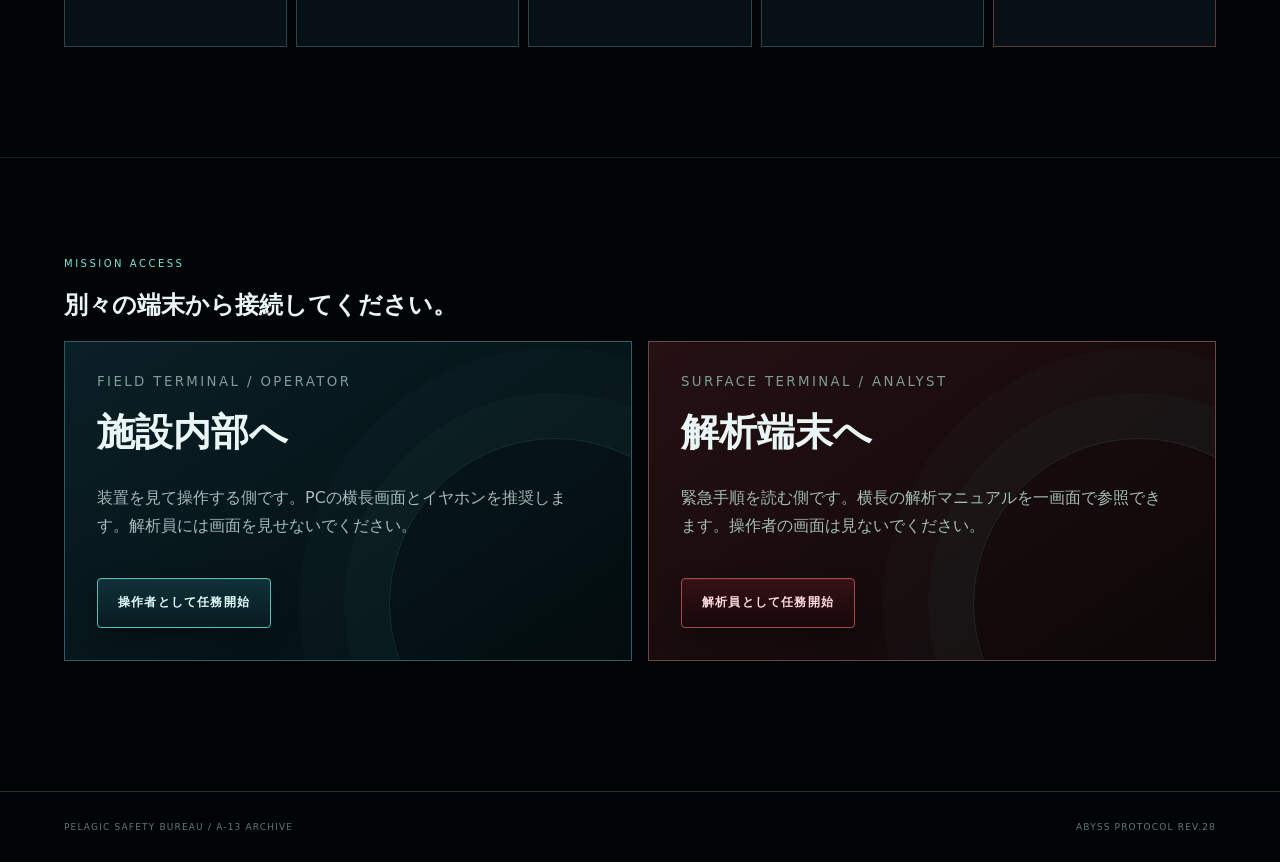
==== commit a4f0346c: "Add files via upload" ====
--- a/index.html
+++ b/index.html
@@ -17,28 +17,28 @@
 /* REV25 PC-first intro polish */
 .hero-copy{max-width:700px}.hero-lead{max-width:660px;font-size:clamp(15px,1.12vw,18px);line-height:1.9}.headphone{margin-top:17px;color:#a9c0bd;font-size:11px;letter-spacing:.07em}
 .hero-guides{display:grid;grid-template-columns:1fr 1fr;gap:10px;max-width:720px;margin-top:14px}.hero-guides div{border:1px solid #2e4c52;background:linear-gradient(180deg,rgba(7,17,21,.95),rgba(5,12,15,.95));padding:12px 14px;box-shadow:0 12px 28px rgba(0,0,0,.18)}.hero-guides b{display:block;font-size:11px;color:var(--cyan);letter-spacing:.12em}.hero-guides span{display:block;margin-top:6px;font-size:11px;line-height:1.72;color:#c5d7d4}
-.scene-copy{left:7vw;bottom:15vh;max-width:760px}.scene h2{font-size:clamp(40px,4vw,62px);line-height:1.08}.scene p{font-size:clamp(15px,1.18vw,19px);line-height:1.82;max-width:650px}.subtitle{width:min(760px,70vw);font-size:clamp(15px,1.18vw,18px);line-height:1.72;bottom:84px}.movie-controls{left:5vw;right:5vw}.pre-panel{width:min(700px,84vw)}.pre-checklist{display:grid;grid-template-columns:1fr 1fr;gap:10px;margin:18px 0}.pre-checklist div{border:1px solid #2b4e55;background:rgba(5,16,20,.82);padding:12px;text-align:left}.pre-checklist b{display:block;font-size:11px;color:var(--cyan)}.pre-checklist span{display:block;margin-top:6px;color:#b9ccca;font-size:11px;line-height:1.7}
+.scene-copy{left:7vw;bottom:15vh;max-width:680px}.scene h2{font-size:clamp(42px,3.8vw,60px);line-height:1.12;max-width:10.5em;text-wrap:balance}.scene p{font-size:clamp(15px,1.1vw,18px);line-height:1.8;max-width:36em}.subtitle{width:min(700px,68vw);font-size:clamp(15px,1.1vw,18px);line-height:1.8;bottom:84px;text-wrap:pretty}.movie-controls{left:5vw;right:5vw}.pre-panel{width:min(700px,84vw)}.pre-checklist{display:grid;grid-template-columns:1fr 1fr;gap:10px;margin:18px 0}.pre-checklist div{border:1px solid #2b4e55;background:rgba(5,16,20,.82);padding:12px;text-align:left}.pre-checklist b{display:block;font-size:11px;color:var(--cyan)}.pre-checklist span{display:block;margin-top:6px;color:#b9ccca;font-size:11px;line-height:1.7}
 @media(max-width:1100px){.hero-guides,.pre-checklist{grid-template-columns:1fr}.subtitle{width:min(760px,86vw)}.scene-copy{max-width:82vw}}
 </style>
 </head>
 <body>
 <div class="ocean"></div><canvas id="particleCanvas" aria-hidden="true"></canvas><div class="grain"></div>
-<header class="topbar"><a class="brand" href="#top"><span class="brand-mark">A13</span><span><b>ABYSS PROTOCOL</b><small>PELAGIC SAFETY BUREAU / REV.27</small></span></a><nav class="nav"><a href="#incident">INCIDENT</a><a href="#roles">ROLES</a><button id="openMovieTop" type="button">OPENING</button><a href="analyst.html">手順書</a><a href="game.html">ゲーム</a></nav></header>
+<header class="topbar"><a class="brand" href="#top"><span class="brand-mark">A13</span><span><b>ABYSS PROTOCOL</b><small>PELAGIC SAFETY BUREAU / REV.28</small></span></a><nav class="nav"><a href="#incident">INCIDENT</a><a href="#roles">ROLES</a><button id="openMovieTop" type="button">OPENING</button><a href="analyst.html">手順書</a><a href="game.html">ゲーム</a></nav></header>
 <main id="top">
-<section class="hero"><div class="hero-photo"></div><div class="hero-inner"><div class="hero-copy"><div class="eyebrow">2096 / UNAUTHORIZED SIGNAL / DEPTH 8,021m</div><h1>ABYSS<br>PROTOCOL<span class="hero-jp">深層封鎖手順</span></h1><p class="hero-lead">三年前に死亡したはずの設備保守技師から、海底観測施設A-13の認証音声が届いた。施設内部の制御卓と、海上に残された緊急手順書。互いに見えない情報を声だけでつなぎ、深層合唱波の暴走を止めてください。</p><div class="surveillance">この通信は記録されています。<br><span class="redacted">施設が観測しているのは、正解ではなく、二人が合意へ至るまでの会話です。</span></div><div class="hero-actions"><button class="btn primary" id="openMovie" type="button">▶ 導入映像から接続</button><a class="btn" href="#launch">役割を選ぶ</a></div><div class="headphone">🎧 <b>イヤホン／ヘッドホン推奨</b> — 低周波、船殻音、左右の通信ノイズを使用します。</div><div class="hero-guides"><div><b>推奨設定</b><span>PC / 全画面表示 / 2人で別ウィンドウを開く / イヤホン推奨</span></div><div><b>遊び方</b><span>操作者は装置名を伝える → 解析員が手順を探す → 会話しながら異常を停止する</span></div></div></div><aside class="status-rack"><div class="rack-head"><b>PELAGIC CORE / REMOTE STATUS</b><span class="live">LIVE</span></div><div class="metrics"><div class="metric"><small>DEPTH</small><b>8,021 m</b></div><div class="metric"><small>EXTERNAL PRESSURE</small><b>81.6 MPa</b></div><div class="metric"><small>FACILITY</small><b>A-13</b></div><div class="metric"><small>CONTAINMENT</small><b class="red">CRITICAL</b></div></div><div class="signal-strip"><svg viewBox="0 0 600 80" preserveAspectRatio="none"><path d="M0 40 C35 40 40 38 60 40 S100 40 125 40 L135 12 L145 68 L158 31 L170 49 L182 17 L194 64 L207 34 L220 47 L238 40 C260 40 270 40 300 40 S360 40 390 40 L398 26 L406 56 L416 20 L426 63 L438 33 L450 49 L460 37 L470 44 C500 40 530 40 600 40" fill="none" stroke="#68d8d1" stroke-width="2" opacity=".8"/></svg><i class="scan"></i></div></aside></div></section>
-<section class="section" id="incident"><div class="section-inner"><div class="kicker">INCIDENT DOSSIER / A13-2093-0317</div><h2>事故は、三年前に終わっていない。</h2><p class="intro">PELAGIC CORE A-13は、地殻変動、津波予兆、深海生物を観測するために建造された。しかし最深部では、人間の合意にだけ反応する未知の低周波――「深層合唱波」が研究されていた。2093年、封鎖実験中に主電源と全通信が喪失。区画13は図面から削除され、事故記録も封印された。</p><div class="timeline"><article class="event alert"><time>2093 / 02:17:33</time><h3>封鎖実験が失敗</h3><p>観測核が予期しない応答を開始。施設内の真舟湊と、海上支援側の伊波澪の回線が切断された。</p></article><article class="event"><time>2093–2096 / SILENCE</time><h3>三年間の沈黙</h3><p>湊は死亡扱い。生体音響研究者・真舟遙の記録は機密指定。伊波澪は事故調査から外された。</p></article><article class="event alert"><time>2096 / CURRENT</time><h3>死亡者の認証が一致</h3><p>A-13内部から湊の職員認証音声を受信。施設は二人の会話を入力信号として再び封鎖手順を起動した。</p></article></div><div class="profiles"><article class="profile"><small>FIELD OPERATOR / 28</small><h3>真舟 湊</h3><em>設備保守技師</em><p>施設内部の制御卓を操作する。三年前の事故以来、上層部と手順書を完全には信じていない。</p></article><article class="profile"><small>SURFACE ANALYST / 31</small><h3>伊波 澪</h3><em>緊急対応解析員</em><p>海上支援船から安定保存された手順書を参照する。事故当時、湊と判断を巡って対立した。</p></article><article class="profile secret"><small>CLASSIFIED / STATUS UNKNOWN</small><h3>真舟 遙</h3><em>生体音響研究者</em><p>湊の姉。死亡したとされるが、最深部の観測核に彼女の音声パターンと研究記録が残っている。</p></article></div></div></section>
+<section class="hero"><div class="hero-photo"></div><div class="hero-inner"><div class="hero-copy"><div class="eyebrow">2096 / UNAUTHORIZED SIGNAL / DEPTH 8,021m</div><h1>ABYSS<br>PROTOCOL<span class="hero-jp">深層封鎖手順</span></h1><p class="hero-lead">三年前の封鎖事故を生き延びた設備保守技師・真舟湊が、再起動した海底観測施設A-13へ再潜航した。海上の解析担当は、事故以来一度も話していない伊波澪。互いに見えない情報を声でつなぎ、封印された事故記録を復元してください。</p><div class="surveillance">この通信は記録されています。<br><span class="redacted">施設が観測しているのは、正解ではなく、二人が合意へ至るまでの会話です。</span></div><div class="hero-actions"><button class="btn primary" id="openMovie" type="button">▶ 導入映像から接続</button><a class="btn" href="#launch">役割を選ぶ</a></div><div class="headphone">🎧 <b>イヤホン／ヘッドホン推奨</b> — 低周波、船殻音、左右の通信ノイズを使用します。</div><div class="hero-guides"><div><b>推奨設定</b><span>PC / 全画面表示 / 2人で別ウィンドウを開く / イヤホン推奨</span></div><div><b>遊び方</b><span>操作者は装置名を伝える → 解析員が手順を探す → 会話しながら異常を停止する</span></div></div></div><aside class="status-rack"><div class="rack-head"><b>PELAGIC CORE / REMOTE STATUS</b><span class="live">LIVE</span></div><div class="metrics"><div class="metric"><small>DEPTH</small><b>8,021 m</b></div><div class="metric"><small>EXTERNAL PRESSURE</small><b>81.6 MPa</b></div><div class="metric"><small>FACILITY</small><b>A-13</b></div><div class="metric"><small>CONTAINMENT</small><b class="red">CRITICAL</b></div></div><div class="signal-strip"><svg viewBox="0 0 600 80" preserveAspectRatio="none"><path d="M0 40 C35 40 40 38 60 40 S100 40 125 40 L135 12 L145 68 L158 31 L170 49 L182 17 L194 64 L207 34 L220 47 L238 40 C260 40 270 40 300 40 S360 40 390 40 L398 26 L406 56 L416 20 L426 63 L438 33 L450 49 L460 37 L470 44 C500 40 530 40 600 40" fill="none" stroke="#68d8d1" stroke-width="2" opacity=".8"/></svg><i class="scan"></i></div></aside></div></section>
+<section class="section" id="incident"><div class="section-inner"><div class="kicker">INCIDENT DOSSIER / A13-2093-0317</div><h2>事故は、三年前に終わっていない。</h2><p class="intro">PELAGIC CORE A-13は、地殻変動、津波予兆、深海生物を観測するために建造された。しかし最深部では、人間の合意にだけ反応する未知の低周波――「深層合唱波」が研究されていた。2093年、封鎖実験中に主電源と全通信が喪失。区画13は図面から削除され、事故記録も封印された。</p><div class="timeline"><article class="event alert"><time>2093 / 02:17:33</time><h3>封鎖実験が失敗</h3><p>観測核が予期しない応答を開始。施設内の真舟湊と、海上支援側の伊波澪の回線が切断された。</p></article><article class="event"><time>2093–2096 / SILENCE</time><h3>三年間の沈黙</h3><p>湊は生還したが、事故原因は非公開。生体音響研究者・真舟遙の死亡記録は機密指定され、伊波澪は事故調査から外された。二人はその後、一度も話していない。</p></article><article class="event alert"><time>2096 / CURRENT</time><h3>A-13が再起動</h3><p>A-13から旧回線M-17の起動要求を受信。湊が単独で再潜航し、施設は湊と澪の二名分の声を入力として封鎖手順を再開した。</p></article></div><div class="profiles"><article class="profile"><small>FIELD OPERATOR / 28</small><h3>真舟 湊</h3><em>設備保守技師</em><p>事故を生き延びた設備保守技師。姉・遙の死と、澪が閉じた隔壁の真相を確かめるためA-13へ戻る。</p></article><article class="profile"><small>SURFACE ANALYST / 31</small><h3>伊波 澪</h3><em>緊急対応解析員</em><p>海上支援船の緊急解析員。事故当時に隔壁閉鎖を実行したが、その理由を湊へ説明できないまま三年間離れていた。</p></article><article class="profile secret"><small>CLASSIFIED / STATUS UNKNOWN</small><h3>真舟 遙</h3><em>生体音響研究者</em><p>湊の姉。死亡したとされるが、最深部の観測核に彼女の音声パターンと研究記録が残っている。</p></article></div></div></section>
 <section class="section" id="roles"><div class="section-inner"><div class="kicker">DUAL CHANNEL PROCEDURE</div><h2>一つの任務。二つの視界。</h2><p class="intro">同じ画面を見せ合ってはいけません。操作者には装置が見えるが解法はない。解析員には規則があるが装置は見えない。何を尋ね、どう説明し、どの言葉で共有するか。その会話自体がゲームです。</p><div class="asymmetry"><article class="role"><small>CHANNEL 01 / FACILITY</small><h3>操作者</h3><p>濡れた金属と警報に囲まれたA-13の緊急制御席から、実際の装置を操作します。</p><ul><li>ゲーム画面だけを見る</li><li>見えている形・色・数値を説明する</li><li>指示を復唱してから実行する</li><li>時間、浸水、電力悪化を管理する</li></ul><a class="btn primary" href="game.html">操作者画面へ接続</a></article><div class="voice">VOICE<br>CHANNEL<br>ONLY</div><article class="role analyst"><small>CHANNEL 02 / SURFACE</small><h3>解析員</h3><p>海上支援端末で緊急手順を検索し、必要な情報を質問して操作方法を導きます。</p><ul><li>解析員画面だけを見る</li><li>答えに必要な項目だけ質問する</li><li>記号の呼び方は二人で作る</li><li>操作対象・順番・値を短く伝える</li></ul><a class="btn danger" href="analyst.html">解析員手順書へ接続</a></article></div></div></section>
-<section class="section"><div class="section-inner"><div class="kicker">CONTAINMENT DESCENT / FIVE DECKS</div><h2>解除するほど、事故の意味が変わる。</h2><div class="chapters"><article class="chapter"><b>01</b><h3>圧力制御区画</h3><p>基本回線を再接続し、上昇する外殻圧力を止める。三年ぶりの会話が始まる。</p></article><article class="chapter"><b>02</b><h3>居住区画</h3><p>消えかけた救助信号。任務と人命のどちらを先にするか、二人で決める。</p></article><article class="chapter"><b>03</b><h3>生体音響観測区画</h3><p>装置の操作に合わせて変調する深層音。信号は会話の終わりを待っている。</p></article><article class="chapter"><b>04</b><h3>存在しない第13区画</h3><p>8秒だけ開く識別走査。図面にない実験室と、消された研究記録へ到達する。</p></article><article class="chapter"><b>05</b><h3>聴覚室</h3><p>最終回答に必要なのは入力ではなく合意。深海側が記録するものが明らかになる。</p></article></div></div></section>
-<section class="launch" id="launch"><div class="section-inner"><div class="kicker">MISSION ACCESS</div><h2>別々の端末から接続してください。</h2><div class="launch-grid"><article class="launch-card"><small>FIELD TERMINAL / OPERATOR</small><h3>施設内部へ</h3><p>装置を見て操作する側です。PCの横長画面とイヤホンを推奨します。解析員には画面を見せないでください。</p><a class="btn primary" href="game.html">操作者として任務開始</a></article><article class="launch-card analyst"><small>SURFACE TERMINAL / ANALYST</small><h3>解析端末へ</h3><p>緊急手順を読む側です。HTML手順書とPDFを同じ画面から参照できます。操作者の画面は見ないでください。</p><a class="btn danger" href="analyst.html">解析員として任務開始</a></article></div></div></section>
-</main><footer class="footer"><span>PELAGIC SAFETY BUREAU / A-13 ARCHIVE</span><span>ABYSS PROTOCOL REV.27</span></footer>
+<section class="section"><div class="section-inner"><div class="kicker">CONTAINMENT DESCENT / FIVE DECKS</div><h2>解除するほど、事故の意味が変わる。</h2><div class="chapters"><article class="chapter"><b>01</b><h3>圧力制御区画</h3><p>基本回線を再接続し、上昇する外殻圧力を止める。事故以来初めて、二人の会話が始まる。</p></article><article class="chapter"><b>02</b><h3>居住区画</h3><p>消えかけた救助信号。任務と人命のどちらを先にするか、二人で決める。</p></article><article class="chapter"><b>03</b><h3>生体音響観測区画</h3><p>装置の操作に合わせて変調する深層音。信号は会話の終わりを待っている。</p></article><article class="chapter"><b>04</b><h3>存在しない第13区画</h3><p>8秒だけ開く識別走査。図面にない実験室と、消された研究記録へ到達する。</p></article><article class="chapter"><b>05</b><h3>聴覚室</h3><p>最終回答に必要なのは入力ではなく合意。深海側が記録するものが明らかになる。</p></article></div></div></section>
+<section class="launch" id="launch"><div class="section-inner"><div class="kicker">MISSION ACCESS</div><h2>別々の端末から接続してください。</h2><div class="launch-grid"><article class="launch-card"><small>FIELD TERMINAL / OPERATOR</small><h3>施設内部へ</h3><p>装置を見て操作する側です。PCの横長画面とイヤホンを推奨します。解析員には画面を見せないでください。</p><a class="btn primary" href="game.html">操作者として任務開始</a></article><article class="launch-card analyst"><small>SURFACE TERMINAL / ANALYST</small><h3>解析端末へ</h3><p>緊急手順を読む側です。横長の解析マニュアルを一画面で参照できます。操作者の画面は見ないでください。</p><a class="btn danger" href="analyst.html">解析員として任務開始</a></article></div></div></section>
+</main><footer class="footer"><span>PELAGIC SAFETY BUREAU / A-13 ARCHIVE</span><span>ABYSS PROTOCOL REV.28</span></footer>
 <div class="movie" id="movie" aria-hidden="true"><div class="movie-stage">
-<div class="scene" data-duration="7000" data-sfx="descent"><div class="scene-photo"></div><div class="scene-overlay"></div><div class="scene-grid"></div><div class="movie-hud"></div><div class="scene-copy"><div class="scene-code">2096 / DESCENT CAMERA 07 / 8,021m</div><h2>光の届かない海底に、<br>施設は残っていた。</h2><p>深海観測施設 PELAGIC CORE A-13。三年前の事故以来、入口は閉ざされている。</p></div></div>
-<div class="scene" data-duration="7000" data-sfx="alarm"><div class="scene-photo red"></div><div class="scene-overlay"></div><div class="scene-grid"></div><div class="movie-hud"></div><div class="scene-copy"><div class="scene-code">ARCHIVE / 2093-03-17 / 02:17:33</div><h2>封鎖実験は、<br>予定どおりには終わらなかった。</h2><p class="danger-line">観測核が未分類低周波へ応答。主電源喪失。全隔壁閉鎖。音声回線切断。</p></div></div>
+<div class="scene" data-duration="7000" data-sfx="descent"><div class="scene-photo"></div><div class="scene-overlay"></div><div class="scene-grid"></div><div class="movie-hud"></div><div class="scene-copy"><div class="scene-code">2096 / DESCENT CAMERA 07 / 8,021m</div><h2>光の届かない海底で、<br>A-13は待っていた。</h2><p>深海観測施設 PELAGIC CORE A-13。三年前の事故以来、入口は閉ざされたままだ。</p></div></div>
+<div class="scene" data-duration="7000" data-sfx="alarm"><div class="scene-photo red"></div><div class="scene-overlay"></div><div class="scene-grid"></div><div class="movie-hud"></div><div class="scene-copy"><div class="scene-code">ARCHIVE / 2093-03-17 / 02:17:33</div><h2>封鎖実験は、<br>事故に変わった。</h2><p class="danger-line">観測核が未分類低周波へ応答。主電源喪失、全隔壁閉鎖、音声回線切断。</p></div></div>
 <div class="scene" data-duration="5500" data-sfx="void"><div class="time-void"><b>03 YEARS</b><small>NO VALID TRANSMISSION</small></div></div>
-<div class="scene" data-duration="7500" data-sfx="signal"><div class="scene-photo signal"></div><div class="scene-overlay"></div><div class="movie-hud"></div><div class="scene-copy"><div class="scene-code">UNAUTHORIZED SIGNAL / AUTHENTICATION RETRY</div><h2>死亡者の声が、<br>再び認証された。</h2><p>施設内部から届いた職員番号0317。記録上、その技師は三年前に死亡している。</p></div><div class="voice-record"><small>VOICEPRINT MATCH</small><b>真舟 湊 / EMPLOYEE 0317</b><div class="wave"></div><small class="record-ok">IDENTITY CONFIDENCE 99.87%</small></div></div>
-<div class="scene" data-duration="7500" data-sfx="voices"><div class="scene-photo black"></div><div class="scene-overlay"></div><div class="movie-hud"></div><div class="scene-copy"><div class="scene-code">VOICE CHANNEL RESTORED / TWO NODES</div><h2>「澪。聞こえるか」</h2><p>施設内部の湊と、海上支援船の伊波澪。事故以来途切れていた二人の回線だけが接続された。</p></div></div>
+<div class="scene" data-duration="7500" data-sfx="signal"><div class="scene-photo signal"></div><div class="scene-overlay"></div><div class="movie-hud"></div><div class="scene-copy"><div class="scene-code">UNAUTHORIZED SIGNAL / AUTHENTICATION RETRY</div><h2>生存者が、<br>事故現場へ戻る。</h2><p>再潜航艇から送信された職員番号0317。事故生存者の湊が、封鎖施設へ戻ってきた。</p></div><div class="voice-record"><small>VOICEPRINT MATCH</small><b>真舟 湊 / EMPLOYEE 0317</b><div class="wave"></div><small class="record-ok">IDENTITY CONFIDENCE 99.87%</small></div></div>
+<div class="scene" data-duration="7500" data-sfx="voices"><div class="scene-photo black"></div><div class="scene-overlay"></div><div class="movie-hud"></div><div class="scene-copy"><div class="scene-code">VOICE CHANNEL RESTORED / TWO NODES</div><h2>「澪、聞こえるか」</h2><p>施設内部の湊と、海上支援船の澪。事故以来途切れていた二人の回線だけがつながる。</p></div></div>
 <div class="scene" data-duration="8000" data-sfx="split"><div class="scene-photo black"></div><div class="scene-overlay"></div><div class="split-terminal"><div class="terminal"><small>CHANNEL 01 / FACILITY</small><b>見えるが、分からない。</b><span>操作者には装置が見える。しかし解除規則は隔離されている。</span></div><div class="terminal analyst"><small>CHANNEL 02 / SURFACE</small><b>分かるが、見えない。</b><span>解析員には手順書がある。しかし装置の状態は見えない。</span></div></div></div>
-<div class="scene" data-duration="7000" data-sfx="observe"><div class="scene-photo signal"></div><div class="scene-overlay"></div><div class="scene-grid"></div><div class="movie-hud"></div><div class="scene-copy"><div class="scene-code">OBSERVATION NUCLEUS / DUAL RESPONSE DETECTED</div><h2>施設は、二人の会話を聞いている。</h2><p>深層合唱波は、一人の操作にもAIにも反応しない。異なる情報を持つ二人が、確認し、合意したときだけ応答する。</p></div></div>
+<div class="scene" data-duration="7000" data-sfx="observe"><div class="scene-photo signal"></div><div class="scene-overlay"></div><div class="scene-grid"></div><div class="movie-hud"></div><div class="scene-copy"><div class="scene-code">OBSERVATION NUCLEUS / DUAL RESPONSE DETECTED</div><h2>施設は、二人の会話を聞いている。</h2><p>深層合唱波は、一人の操作にもAIにも反応しない。異なる情報を持つ二人が確認し、合意したときだけ応答する。</p></div></div>
 <div class="scene" data-duration="6500" data-sfx="mission"><div class="scene-photo red"></div><div class="scene-overlay"></div><div class="movie-hud"></div><div class="scene-copy"><div class="scene-code">CONTAINMENT AUTHORIZED / PRESSURE FAILURE</div><h2>声を切らすな。<br>深層封鎖を開始する。</h2><p>圧力限界まで残された時間はわずか。片方だけでは、この施設を止められない。</p></div></div>
 </div><div class="subtitle" id="subtitle"></div><div class="movie-controls"><div><div class="progress"><i id="movieBar"></i></div><div class="movie-meta"><span id="movieTime">00:00 / 00:56</span><span>PELAGIC SAFETY BUREAU / ARCHIVE PLAYBACK</span></div></div><div class="movie-buttons"><button id="movieMute" type="button">SOUND ON</button><button id="movieSkip" type="button">SKIP</button></div></div><div class="movie-pre" id="moviePre"><div class="pre-panel"><div class="seal">A13</div><h2>導入記録を再生します</h2><p>低周波、左右の通信音、警報を使用します。通話を始める前にイヤホンの音量を調整してください。</p><div class="pre-checklist"><div><b>PCプレイ前提</b><span>スマホ最適化ではなく、PCの横幅を前提に字幕サイズと折り返しを調整しています。</span></div><div><b>開始前の流れ</b><span>① 役割を決める ② 解析員マニュアルを開く ③ 音量調整 ④ 全画面化 ⑤ 導入映像を再生</span></div></div><div class="audio-controls"><input id="introVolume" type="range" min="0" max="100" value="45" aria-label="音量"><span id="introVolLabel">45%</span></div><div class="pre-actions"><button class="btn primary" id="movieSoundStart" type="button">音響を有効にして再生</button><button class="btn" id="movieSilentStart" type="button">無音で再生</button><button class="btn" id="movieClose" type="button">閉じる</button></div></div></div></div>
 <script>
@@ -46,7 +46,7 @@
 const q=s=>document.querySelector(s),qa=s=>[...document.querySelectorAll(s)];
 // particles
 const canvas=q('#particleCanvas'),ctx=canvas.getContext('2d');let particles=[];function resize(){const d=Math.min(devicePixelRatio||1,2);canvas.width=innerWidth*d;canvas.height=innerHeight*d;canvas.style.width=innerWidth+'px';canvas.style.height=innerHeight+'px';ctx.setTransform(d,0,0,d,0,0);particles=Array.from({length:Math.min(140,Math.floor(innerWidth/9))},()=>({x:Math.random()*innerWidth,y:Math.random()*innerHeight,r:.3+Math.random()*1.5,s:.08+Math.random()*.35,a:.08+Math.random()*.32}))}function draw(){ctx.clearRect(0,0,innerWidth,innerHeight);for(const p of particles){p.y-=p.s;p.x+=Math.sin(p.y*.006)*.05;if(p.y<-4){p.y=innerHeight+4;p.x=Math.random()*innerWidth}ctx.fillStyle=`rgba(151,224,229,${p.a})`;ctx.beginPath();ctx.arc(p.x,p.y,p.r,0,Math.PI*2);ctx.fill()}requestAnimationFrame(draw)}addEventListener('resize',resize);resize();draw();
-const movie=q('#movie'),pre=q('#moviePre'),scenes=qa('.scene'),sub=q('#subtitle'),bar=q('#movieBar'),time=q('#movieTime');let idx=0,timer=null,start=0,elapsed=0,soundOn=true,audio=null,master=null,ambientNodes=[],soundTimers=[];const durations=scenes.map(s=>+s.dataset.duration),total=durations.reduce((a,b)=>a+b,0);const captions=['深度8,021m。PELAGIC CORE A-13へ降下。','2093年、封鎖実験中に全通信が失われた。','三年間、施設から有効な通信はなかった。','認証一致。真舟湊。記録上は死亡。','三年前に途切れた二人の回線が再接続された。','互いに見えない情報を、声だけで接続する。','観測核は、正解ではなく会話の過程を記録している。','二人で合意し、深層封鎖を完了せよ。'];
+const movie=q('#movie'),pre=q('#moviePre'),scenes=qa('.scene'),sub=q('#subtitle'),bar=q('#movieBar'),time=q('#movieTime');let idx=0,timer=null,start=0,elapsed=0,soundOn=true,audio=null,master=null,ambientNodes=[],soundTimers=[];const durations=scenes.map(s=>+s.dataset.duration),total=durations.reduce((a,b)=>a+b,0);const captions=['深度8,021m。真舟湊がA-13へ再潜航。','2093年、封鎖実験は事故に変わった。','三年間、A-13は停止したまま待機していた。','認証一致。真舟湊。再潜航を承認。','事故以来閉じていた、二人の専用回線が再接続。','互いに見えない情報を、声だけでつなぐ。','施設が見ているのは正解ではなく、会話の過程。','二人で合意し、深層封鎖を完了せよ。'];
 function fmt(ms){const s=Math.floor(ms/1000);return String(Math.floor(s/60)).padStart(2,'0')+':'+String(s%60).padStart(2,'0')}
 function clearAudio(){soundTimers.forEach(clearTimeout);soundTimers=[];ambientNodes.forEach(n=>{try{n.stop?.()}catch{}try{n.disconnect?.()}catch{}});ambientNodes=[]}
 function ensureAudio(){if(audio)return;audio=new (window.AudioContext||window.webkitAudioContext)();master=audio.createGain();master.gain.value=+q('#introVolume').value/100*.7;master.connect(audio.destination)}
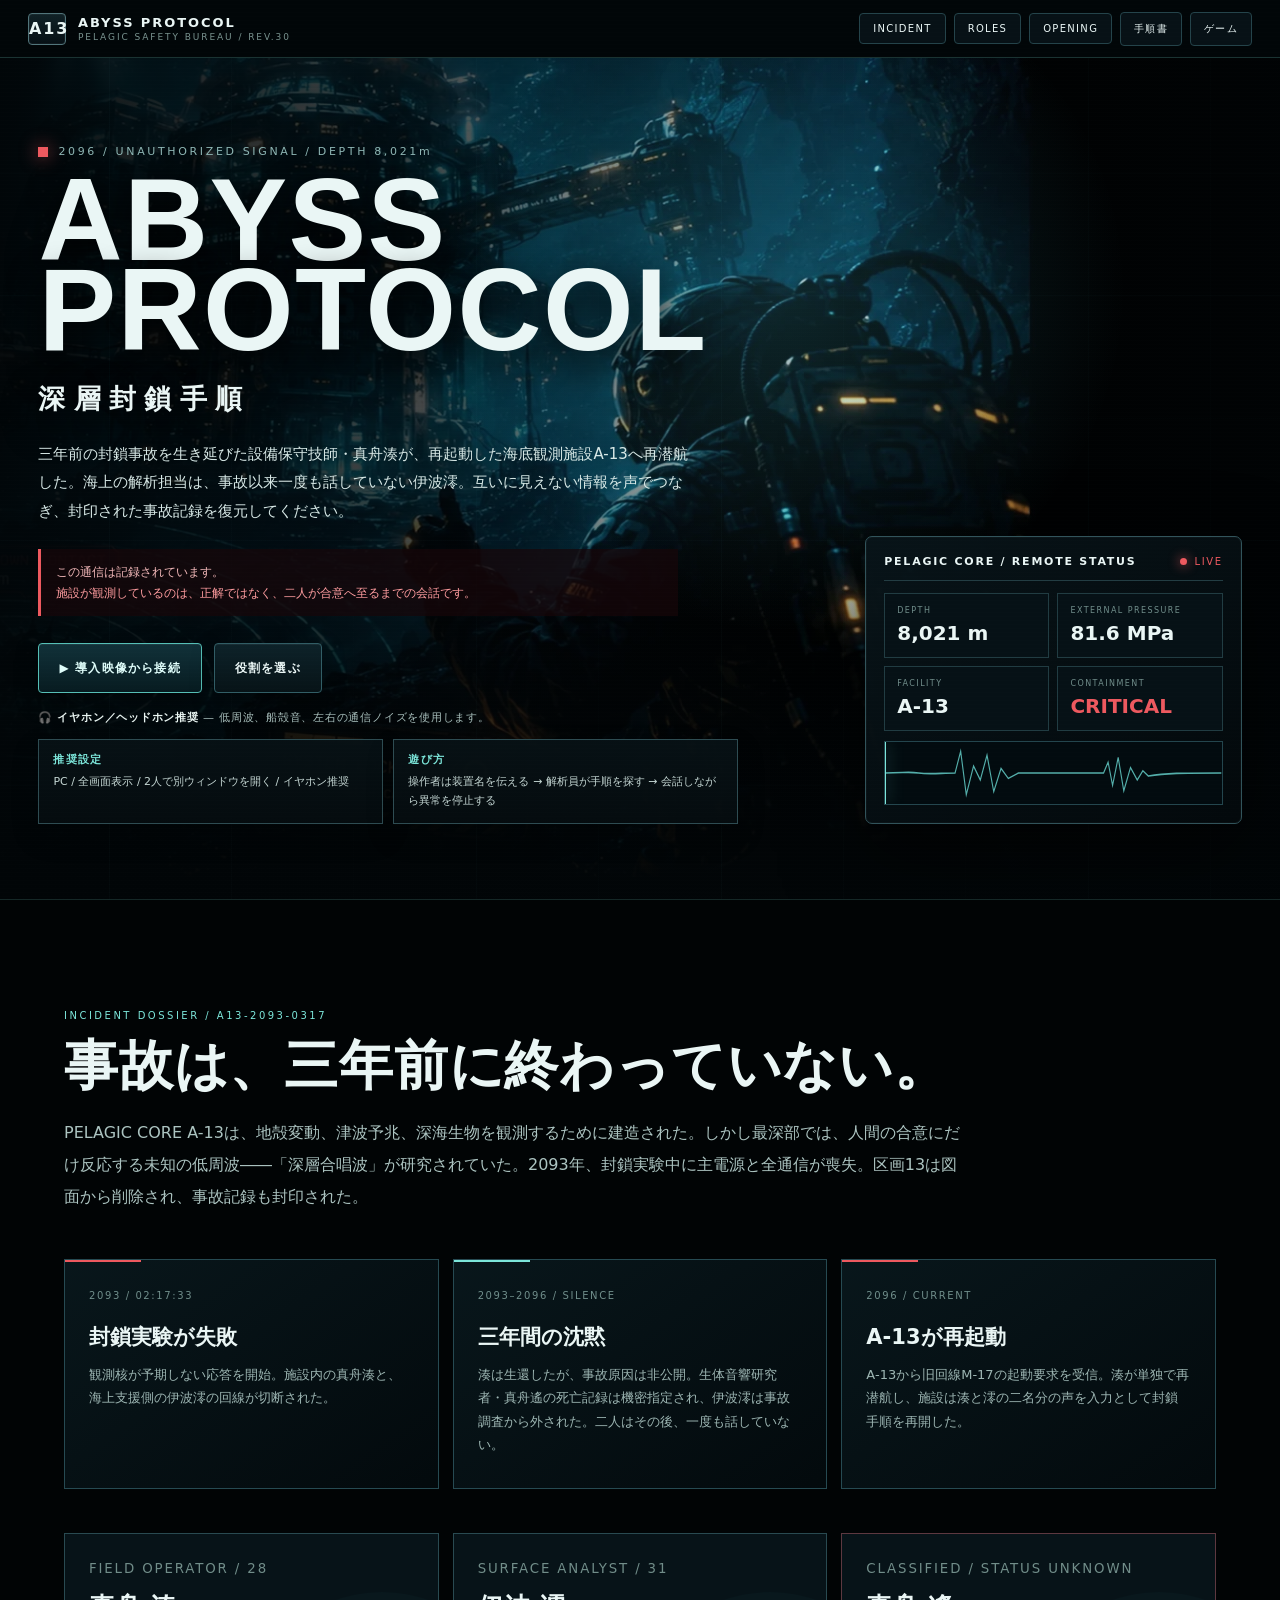
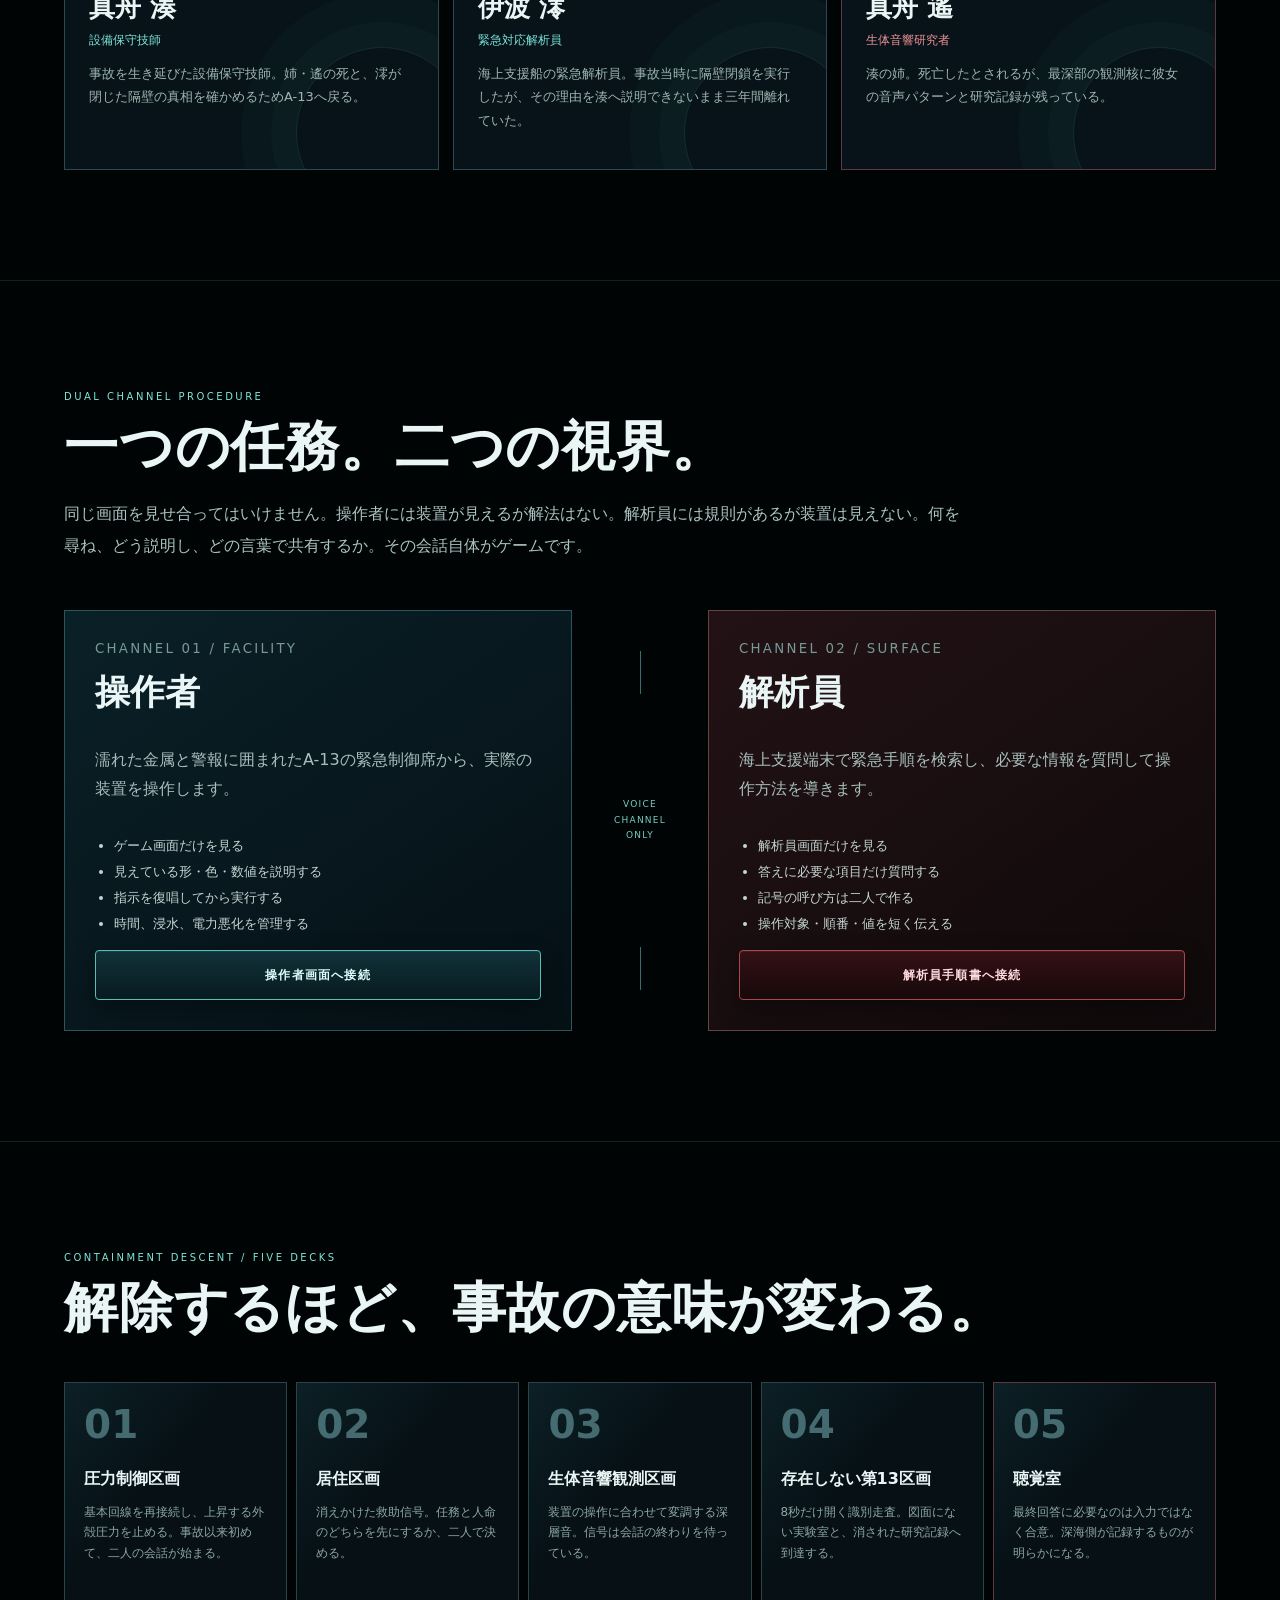
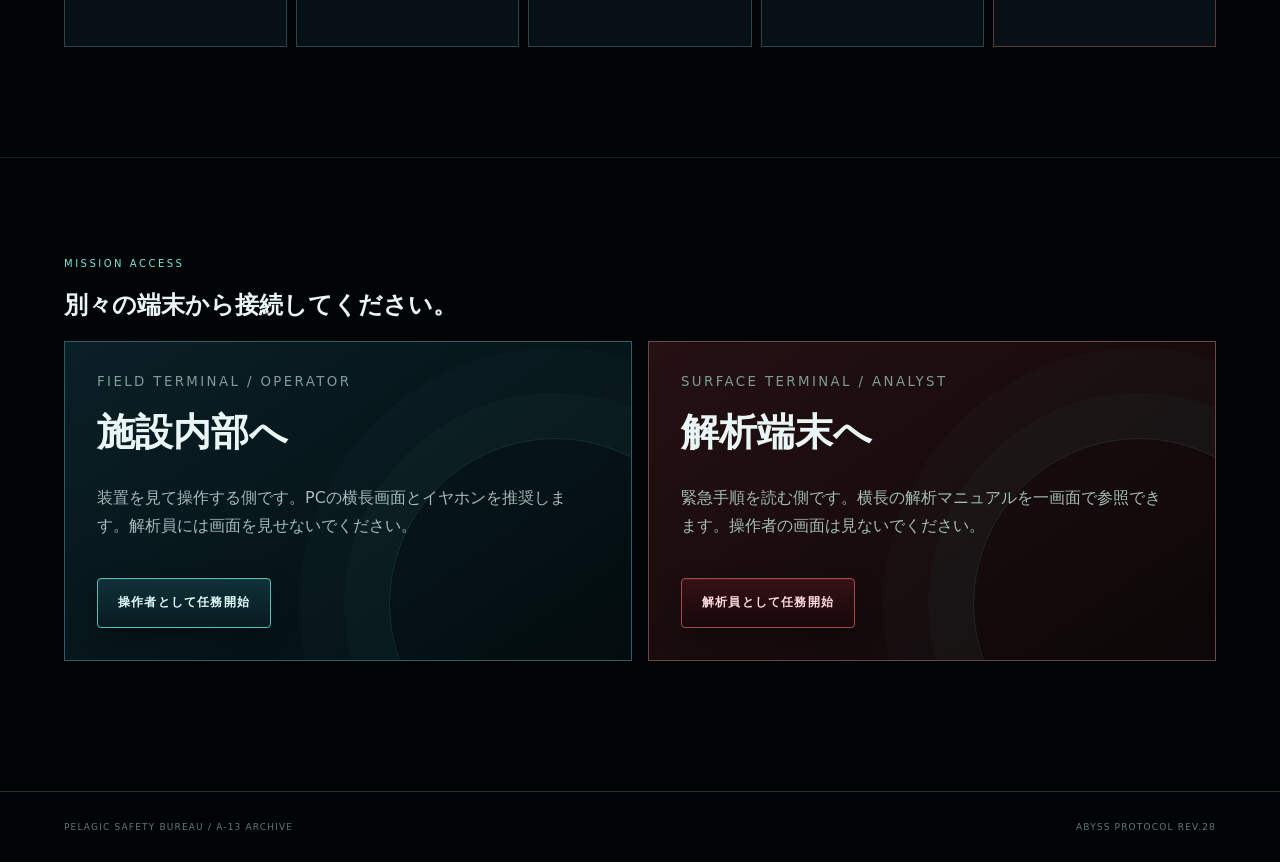
==== commit f55bb4f9: "Add files via upload" ====
--- a/index.html
+++ b/index.html
@@ -19,11 +19,27 @@
 .hero-guides{display:grid;grid-template-columns:1fr 1fr;gap:10px;max-width:720px;margin-top:14px}.hero-guides div{border:1px solid #2e4c52;background:linear-gradient(180deg,rgba(7,17,21,.95),rgba(5,12,15,.95));padding:12px 14px;box-shadow:0 12px 28px rgba(0,0,0,.18)}.hero-guides b{display:block;font-size:11px;color:var(--cyan);letter-spacing:.12em}.hero-guides span{display:block;margin-top:6px;font-size:11px;line-height:1.72;color:#c5d7d4}
 .scene-copy{left:7vw;bottom:15vh;max-width:680px}.scene h2{font-size:clamp(42px,3.8vw,60px);line-height:1.12;max-width:10.5em;text-wrap:balance}.scene p{font-size:clamp(15px,1.1vw,18px);line-height:1.8;max-width:36em}.subtitle{width:min(700px,68vw);font-size:clamp(15px,1.1vw,18px);line-height:1.8;bottom:84px;text-wrap:pretty}.movie-controls{left:5vw;right:5vw}.pre-panel{width:min(700px,84vw)}.pre-checklist{display:grid;grid-template-columns:1fr 1fr;gap:10px;margin:18px 0}.pre-checklist div{border:1px solid #2b4e55;background:rgba(5,16,20,.82);padding:12px;text-align:left}.pre-checklist b{display:block;font-size:11px;color:var(--cyan)}.pre-checklist span{display:block;margin-top:6px;color:#b9ccca;font-size:11px;line-height:1.7}
 @media(max-width:1100px){.hero-guides,.pre-checklist{grid-template-columns:1fr}.subtitle{width:min(760px,86vw)}.scene-copy{max-width:82vw}}
+
+/* REV30 movie symmetry and readability pass */
+.split-terminal{grid-template-columns:minmax(0,1fr) minmax(0,1fr);gap:24px;inset:12vh 7vw 18vh}
+.split-terminal .terminal{min-width:0;padding:28px;justify-content:center;text-align:center;align-items:center}
+.split-terminal .terminal:before{inset:18px}
+.split-terminal .terminal small{display:block;position:relative;width:100%;min-height:18px;text-align:center;letter-spacing:.18em}
+.split-terminal .terminal b{display:block;width:100%;font-size:clamp(20px,2.35vw,39px);line-height:1.15;white-space:nowrap;letter-spacing:.01em;text-align:center}
+.split-terminal .terminal span{display:block;width:min(520px,92%);margin-top:16px;font-size:clamp(12px,.95vw,15px);line-height:1.8;text-align:center}
+.movie-hud{z-index:1}.scene-copy,.split-terminal,.voice-record,.time-void,.subtitle,.movie-controls{z-index:3}
+.scene-copy h2,.scene-copy p,.subtitle{text-wrap:pretty}
+@media(max-width:1180px){.split-terminal{gap:16px;inset:13vh 4vw 19vh}.split-terminal .terminal{padding:20px}.split-terminal .terminal b{font-size:clamp(18px,2.2vw,29px)}.split-terminal .terminal span{font-size:12px}}
+
+.scene-copy{max-width:760px}
+.scene h2{max-width:none}
+.scene h2>span{display:block;white-space:nowrap}
+@media(max-width:1180px){.scene-copy{max-width:700px}.scene h2{font-size:clamp(36px,4.2vw,52px)}}
 </style>
 </head>
 <body>
 <div class="ocean"></div><canvas id="particleCanvas" aria-hidden="true"></canvas><div class="grain"></div>
-<header class="topbar"><a class="brand" href="#top"><span class="brand-mark">A13</span><span><b>ABYSS PROTOCOL</b><small>PELAGIC SAFETY BUREAU / REV.28</small></span></a><nav class="nav"><a href="#incident">INCIDENT</a><a href="#roles">ROLES</a><button id="openMovieTop" type="button">OPENING</button><a href="analyst.html">手順書</a><a href="game.html">ゲーム</a></nav></header>
+<header class="topbar"><a class="brand" href="#top"><span class="brand-mark">A13</span><span><b>ABYSS PROTOCOL</b><small>PELAGIC SAFETY BUREAU / REV.30</small></span></a><nav class="nav"><a href="#incident">INCIDENT</a><a href="#roles">ROLES</a><button id="openMovieTop" type="button">OPENING</button><a href="analyst.html">手順書</a><a href="game.html">ゲーム</a></nav></header>
 <main id="top">
 <section class="hero"><div class="hero-photo"></div><div class="hero-inner"><div class="hero-copy"><div class="eyebrow">2096 / UNAUTHORIZED SIGNAL / DEPTH 8,021m</div><h1>ABYSS<br>PROTOCOL<span class="hero-jp">深層封鎖手順</span></h1><p class="hero-lead">三年前の封鎖事故を生き延びた設備保守技師・真舟湊が、再起動した海底観測施設A-13へ再潜航した。海上の解析担当は、事故以来一度も話していない伊波澪。互いに見えない情報を声でつなぎ、封印された事故記録を復元してください。</p><div class="surveillance">この通信は記録されています。<br><span class="redacted">施設が観測しているのは、正解ではなく、二人が合意へ至るまでの会話です。</span></div><div class="hero-actions"><button class="btn primary" id="openMovie" type="button">▶ 導入映像から接続</button><a class="btn" href="#launch">役割を選ぶ</a></div><div class="headphone">🎧 <b>イヤホン／ヘッドホン推奨</b> — 低周波、船殻音、左右の通信ノイズを使用します。</div><div class="hero-guides"><div><b>推奨設定</b><span>PC / 全画面表示 / 2人で別ウィンドウを開く / イヤホン推奨</span></div><div><b>遊び方</b><span>操作者は装置名を伝える → 解析員が手順を探す → 会話しながら異常を停止する</span></div></div></div><aside class="status-rack"><div class="rack-head"><b>PELAGIC CORE / REMOTE STATUS</b><span class="live">LIVE</span></div><div class="metrics"><div class="metric"><small>DEPTH</small><b>8,021 m</b></div><div class="metric"><small>EXTERNAL PRESSURE</small><b>81.6 MPa</b></div><div class="metric"><small>FACILITY</small><b>A-13</b></div><div class="metric"><small>CONTAINMENT</small><b class="red">CRITICAL</b></div></div><div class="signal-strip"><svg viewBox="0 0 600 80" preserveAspectRatio="none"><path d="M0 40 C35 40 40 38 60 40 S100 40 125 40 L135 12 L145 68 L158 31 L170 49 L182 17 L194 64 L207 34 L220 47 L238 40 C260 40 270 40 300 40 S360 40 390 40 L398 26 L406 56 L416 20 L426 63 L438 33 L450 49 L460 37 L470 44 C500 40 530 40 600 40" fill="none" stroke="#68d8d1" stroke-width="2" opacity=".8"/></svg><i class="scan"></i></div></aside></div></section>
 <section class="section" id="incident"><div class="section-inner"><div class="kicker">INCIDENT DOSSIER / A13-2093-0317</div><h2>事故は、三年前に終わっていない。</h2><p class="intro">PELAGIC CORE A-13は、地殻変動、津波予兆、深海生物を観測するために建造された。しかし最深部では、人間の合意にだけ反応する未知の低周波――「深層合唱波」が研究されていた。2093年、封鎖実験中に主電源と全通信が喪失。区画13は図面から削除され、事故記録も封印された。</p><div class="timeline"><article class="event alert"><time>2093 / 02:17:33</time><h3>封鎖実験が失敗</h3><p>観測核が予期しない応答を開始。施設内の真舟湊と、海上支援側の伊波澪の回線が切断された。</p></article><article class="event"><time>2093–2096 / SILENCE</time><h3>三年間の沈黙</h3><p>湊は生還したが、事故原因は非公開。生体音響研究者・真舟遙の死亡記録は機密指定され、伊波澪は事故調査から外された。二人はその後、一度も話していない。</p></article><article class="event alert"><time>2096 / CURRENT</time><h3>A-13が再起動</h3><p>A-13から旧回線M-17の起動要求を受信。湊が単独で再潜航し、施設は湊と澪の二名分の声を入力として封鎖手順を再開した。</p></article></div><div class="profiles"><article class="profile"><small>FIELD OPERATOR / 28</small><h3>真舟 湊</h3><em>設備保守技師</em><p>事故を生き延びた設備保守技師。姉・遙の死と、澪が閉じた隔壁の真相を確かめるためA-13へ戻る。</p></article><article class="profile"><small>SURFACE ANALYST / 31</small><h3>伊波 澪</h3><em>緊急対応解析員</em><p>海上支援船の緊急解析員。事故当時に隔壁閉鎖を実行したが、その理由を湊へ説明できないまま三年間離れていた。</p></article><article class="profile secret"><small>CLASSIFIED / STATUS UNKNOWN</small><h3>真舟 遙</h3><em>生体音響研究者</em><p>湊の姉。死亡したとされるが、最深部の観測核に彼女の音声パターンと研究記録が残っている。</p></article></div></div></section>
@@ -32,14 +48,14 @@
 <section class="launch" id="launch"><div class="section-inner"><div class="kicker">MISSION ACCESS</div><h2>別々の端末から接続してください。</h2><div class="launch-grid"><article class="launch-card"><small>FIELD TERMINAL / OPERATOR</small><h3>施設内部へ</h3><p>装置を見て操作する側です。PCの横長画面とイヤホンを推奨します。解析員には画面を見せないでください。</p><a class="btn primary" href="game.html">操作者として任務開始</a></article><article class="launch-card analyst"><small>SURFACE TERMINAL / ANALYST</small><h3>解析端末へ</h3><p>緊急手順を読む側です。横長の解析マニュアルを一画面で参照できます。操作者の画面は見ないでください。</p><a class="btn danger" href="analyst.html">解析員として任務開始</a></article></div></div></section>
 </main><footer class="footer"><span>PELAGIC SAFETY BUREAU / A-13 ARCHIVE</span><span>ABYSS PROTOCOL REV.28</span></footer>
 <div class="movie" id="movie" aria-hidden="true"><div class="movie-stage">
-<div class="scene" data-duration="7000" data-sfx="descent"><div class="scene-photo"></div><div class="scene-overlay"></div><div class="scene-grid"></div><div class="movie-hud"></div><div class="scene-copy"><div class="scene-code">2096 / DESCENT CAMERA 07 / 8,021m</div><h2>光の届かない海底で、<br>A-13は待っていた。</h2><p>深海観測施設 PELAGIC CORE A-13。三年前の事故以来、入口は閉ざされたままだ。</p></div></div>
-<div class="scene" data-duration="7000" data-sfx="alarm"><div class="scene-photo red"></div><div class="scene-overlay"></div><div class="scene-grid"></div><div class="movie-hud"></div><div class="scene-copy"><div class="scene-code">ARCHIVE / 2093-03-17 / 02:17:33</div><h2>封鎖実験は、<br>事故に変わった。</h2><p class="danger-line">観測核が未分類低周波へ応答。主電源喪失、全隔壁閉鎖、音声回線切断。</p></div></div>
+<div class="scene" data-duration="7000" data-sfx="descent"><div class="scene-photo"></div><div class="scene-overlay"></div><div class="scene-grid"></div><div class="movie-hud"></div><div class="scene-copy"><div class="scene-code">2096 / DESCENT CAMERA 07 / 8,021m</div><h2><span>光の届かない海底で、</span><span>A-13は待っていた。</span></h2><p>深海観測施設 PELAGIC CORE A-13。三年前の事故以来、入口は閉ざされたままだ。</p></div></div>
+<div class="scene" data-duration="7000" data-sfx="alarm"><div class="scene-photo red"></div><div class="scene-overlay"></div><div class="scene-grid"></div><div class="movie-hud"></div><div class="scene-copy"><div class="scene-code">ARCHIVE / 2093-03-17 / 02:17:33</div><h2><span>封鎖実験は、</span><span>事故に変わった。</span></h2><p class="danger-line">観測核が未分類低周波へ応答。主電源喪失、全隔壁閉鎖、音声回線切断。</p></div></div>
 <div class="scene" data-duration="5500" data-sfx="void"><div class="time-void"><b>03 YEARS</b><small>NO VALID TRANSMISSION</small></div></div>
-<div class="scene" data-duration="7500" data-sfx="signal"><div class="scene-photo signal"></div><div class="scene-overlay"></div><div class="movie-hud"></div><div class="scene-copy"><div class="scene-code">UNAUTHORIZED SIGNAL / AUTHENTICATION RETRY</div><h2>生存者が、<br>事故現場へ戻る。</h2><p>再潜航艇から送信された職員番号0317。事故生存者の湊が、封鎖施設へ戻ってきた。</p></div><div class="voice-record"><small>VOICEPRINT MATCH</small><b>真舟 湊 / EMPLOYEE 0317</b><div class="wave"></div><small class="record-ok">IDENTITY CONFIDENCE 99.87%</small></div></div>
-<div class="scene" data-duration="7500" data-sfx="voices"><div class="scene-photo black"></div><div class="scene-overlay"></div><div class="movie-hud"></div><div class="scene-copy"><div class="scene-code">VOICE CHANNEL RESTORED / TWO NODES</div><h2>「澪、聞こえるか」</h2><p>施設内部の湊と、海上支援船の澪。事故以来途切れていた二人の回線だけがつながる。</p></div></div>
-<div class="scene" data-duration="8000" data-sfx="split"><div class="scene-photo black"></div><div class="scene-overlay"></div><div class="split-terminal"><div class="terminal"><small>CHANNEL 01 / FACILITY</small><b>見えるが、分からない。</b><span>操作者には装置が見える。しかし解除規則は隔離されている。</span></div><div class="terminal analyst"><small>CHANNEL 02 / SURFACE</small><b>分かるが、見えない。</b><span>解析員には手順書がある。しかし装置の状態は見えない。</span></div></div></div>
-<div class="scene" data-duration="7000" data-sfx="observe"><div class="scene-photo signal"></div><div class="scene-overlay"></div><div class="scene-grid"></div><div class="movie-hud"></div><div class="scene-copy"><div class="scene-code">OBSERVATION NUCLEUS / DUAL RESPONSE DETECTED</div><h2>施設は、二人の会話を聞いている。</h2><p>深層合唱波は、一人の操作にもAIにも反応しない。異なる情報を持つ二人が確認し、合意したときだけ応答する。</p></div></div>
-<div class="scene" data-duration="6500" data-sfx="mission"><div class="scene-photo red"></div><div class="scene-overlay"></div><div class="movie-hud"></div><div class="scene-copy"><div class="scene-code">CONTAINMENT AUTHORIZED / PRESSURE FAILURE</div><h2>声を切らすな。<br>深層封鎖を開始する。</h2><p>圧力限界まで残された時間はわずか。片方だけでは、この施設を止められない。</p></div></div>
+<div class="scene" data-duration="7500" data-sfx="signal"><div class="scene-photo signal"></div><div class="scene-overlay"></div><div class="movie-hud"></div><div class="scene-copy"><div class="scene-code">UNAUTHORIZED SIGNAL / AUTHENTICATION RETRY</div><h2><span>生存者が、</span><span>事故現場へ戻る。</span></h2><p>再潜航艇から送信された職員番号0317。事故生存者の湊が、封鎖施設へ戻ってきた。</p></div><div class="voice-record"><small>VOICEPRINT MATCH</small><b>真舟 湊 / EMPLOYEE 0317</b><div class="wave"></div><small class="record-ok">IDENTITY CONFIDENCE 99.87%</small></div></div>
+<div class="scene" data-duration="7500" data-sfx="voices"><div class="scene-photo black"></div><div class="scene-overlay"></div><div class="movie-hud"></div><div class="scene-copy"><div class="scene-code">VOICE CHANNEL RESTORED / TWO NODES</div><h2><span>「澪、聞こえるか」</span></h2><p>施設内部の湊と、海上支援船の澪。事故以来途切れていた二人の回線だけがつながる。</p></div></div>
+<div class="scene" data-duration="8000" data-sfx="split"><div class="scene-photo black"></div><div class="scene-overlay"></div><div class="split-terminal"><div class="terminal"><small>CHANNEL 01 / FACILITY</small><b>見えている。だが、分からない。</b><span>操作者には装置が見える。しかし解除規則は隔離されている。</span></div><div class="terminal analyst"><small>CHANNEL 02 / SURFACE</small><b>分かっている。だが、見えない。</b><span>解析員には手順書がある。しかし装置の状態は見えない。</span></div></div></div>
+<div class="scene" data-duration="7000" data-sfx="observe"><div class="scene-photo signal"></div><div class="scene-overlay"></div><div class="scene-grid"></div><div class="movie-hud"></div><div class="scene-copy"><div class="scene-code">OBSERVATION NUCLEUS / DUAL RESPONSE DETECTED</div><h2><span>施設は、二人の会話を</span><span>聞いている。</span></h2><p>深層合唱波は、一人の操作にもAIにも反応しない。異なる情報を持つ二人が確認し、合意したときだけ応答する。</p></div></div>
+<div class="scene" data-duration="6500" data-sfx="mission"><div class="scene-photo red"></div><div class="scene-overlay"></div><div class="movie-hud"></div><div class="scene-copy"><div class="scene-code">CONTAINMENT AUTHORIZED / PRESSURE FAILURE</div><h2><span>声を切らすな。</span><span>深層封鎖を開始する。</span></h2><p>圧力限界まで残された時間はわずか。片方だけでは、この施設を止められない。</p></div></div>
 </div><div class="subtitle" id="subtitle"></div><div class="movie-controls"><div><div class="progress"><i id="movieBar"></i></div><div class="movie-meta"><span id="movieTime">00:00 / 00:56</span><span>PELAGIC SAFETY BUREAU / ARCHIVE PLAYBACK</span></div></div><div class="movie-buttons"><button id="movieMute" type="button">SOUND ON</button><button id="movieSkip" type="button">SKIP</button></div></div><div class="movie-pre" id="moviePre"><div class="pre-panel"><div class="seal">A13</div><h2>導入記録を再生します</h2><p>低周波、左右の通信音、警報を使用します。通話を始める前にイヤホンの音量を調整してください。</p><div class="pre-checklist"><div><b>PCプレイ前提</b><span>スマホ最適化ではなく、PCの横幅を前提に字幕サイズと折り返しを調整しています。</span></div><div><b>開始前の流れ</b><span>① 役割を決める ② 解析員マニュアルを開く ③ 音量調整 ④ 全画面化 ⑤ 導入映像を再生</span></div></div><div class="audio-controls"><input id="introVolume" type="range" min="0" max="100" value="45" aria-label="音量"><span id="introVolLabel">45%</span></div><div class="pre-actions"><button class="btn primary" id="movieSoundStart" type="button">音響を有効にして再生</button><button class="btn" id="movieSilentStart" type="button">無音で再生</button><button class="btn" id="movieClose" type="button">閉じる</button></div></div></div></div>
 <script>
 (()=>{
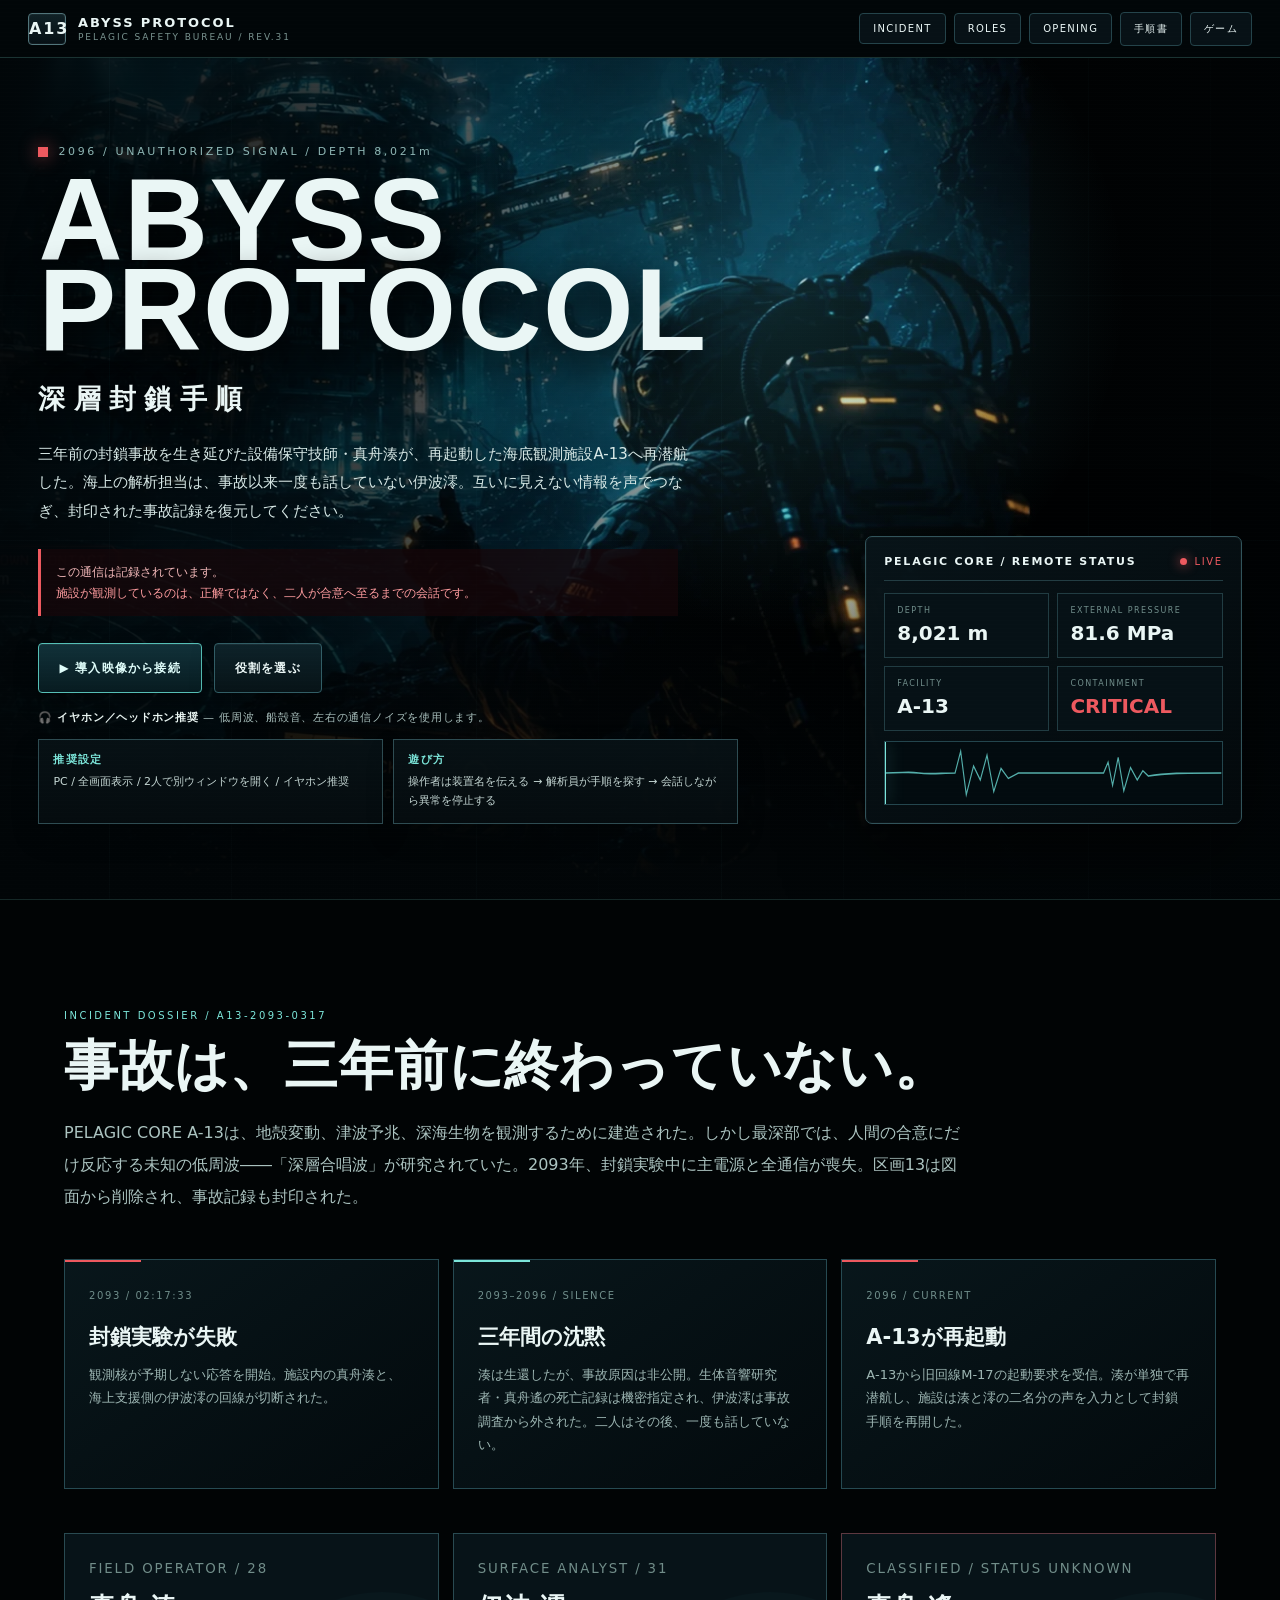
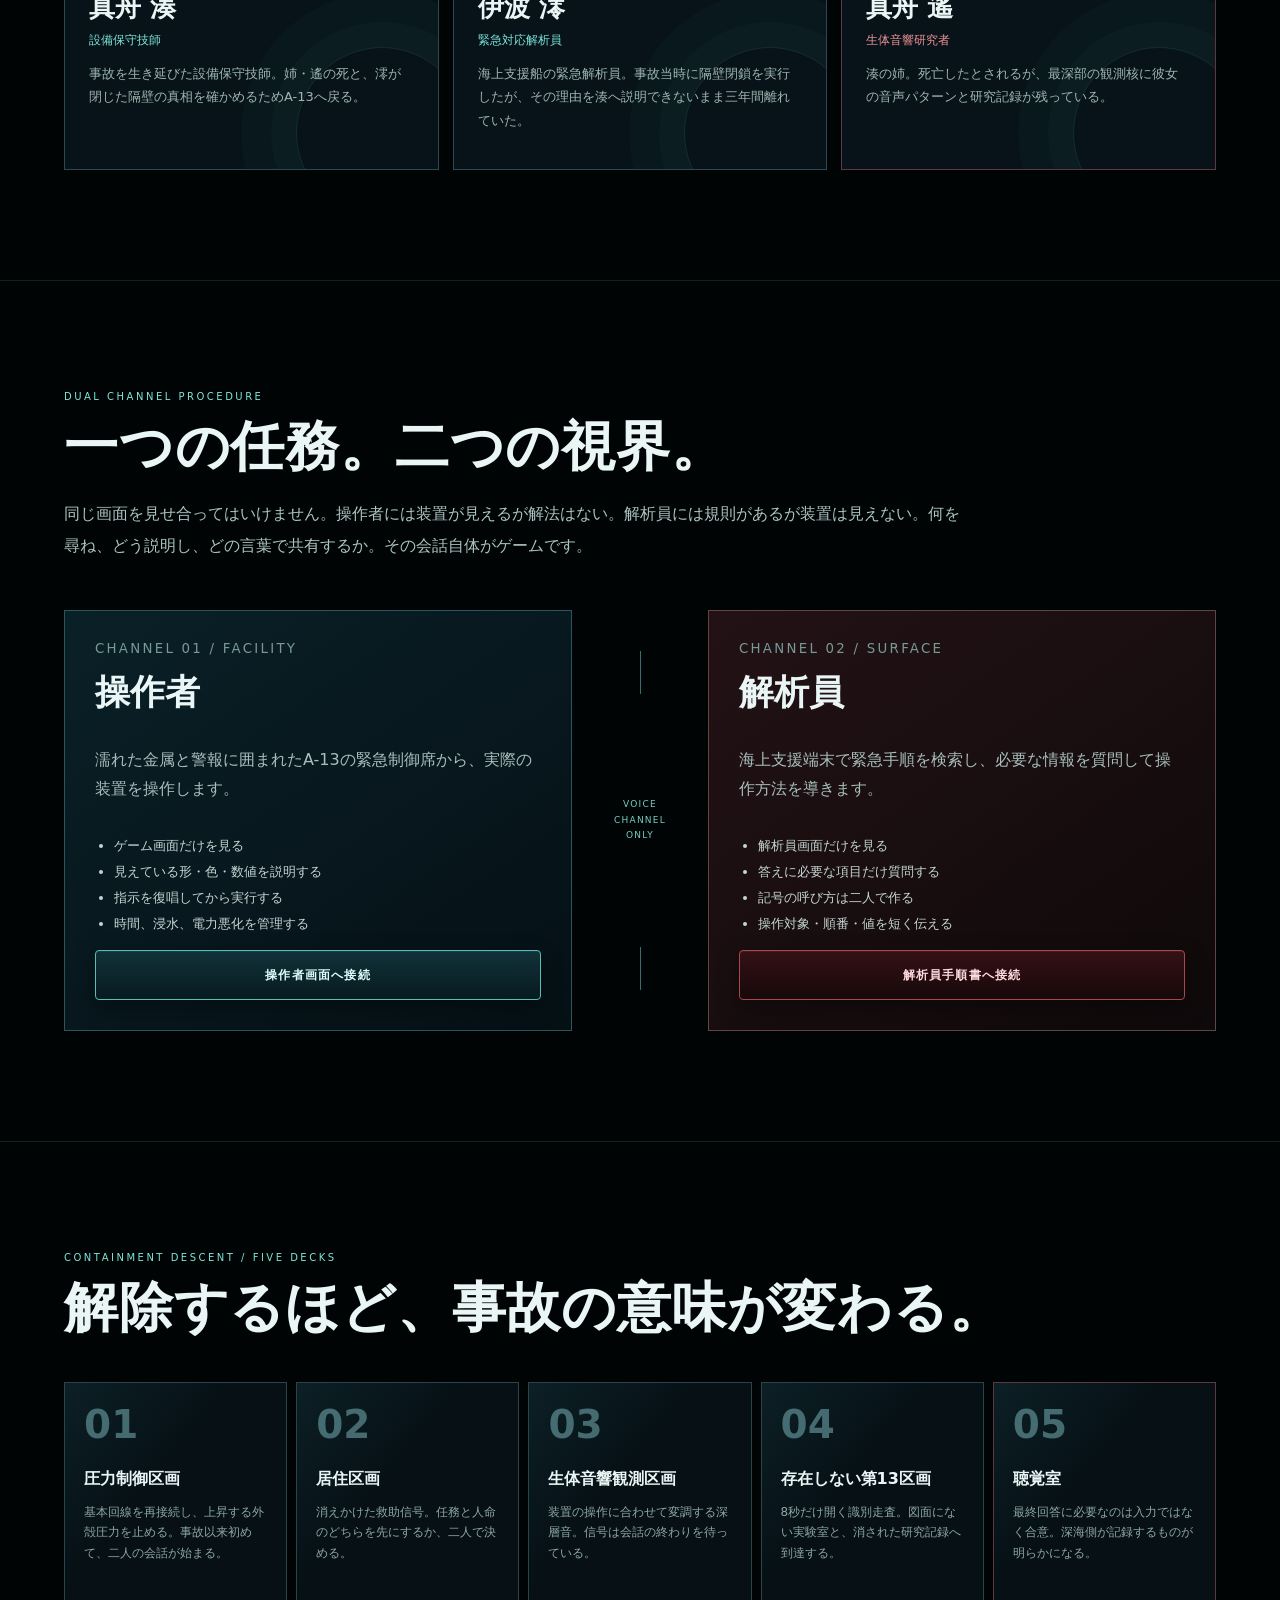
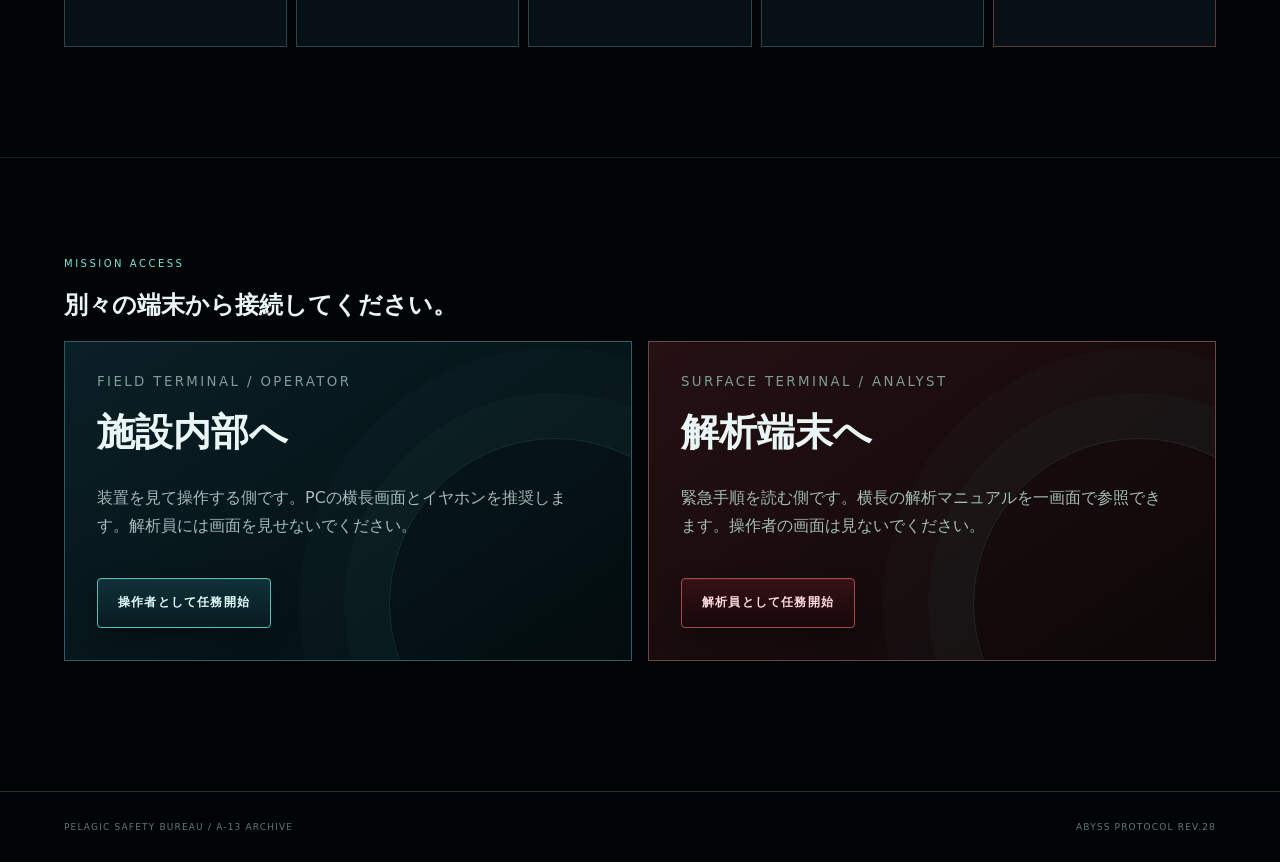
==== commit 396278d0: "Add files via upload" ====
--- a/index.html
+++ b/index.html
@@ -25,21 +25,26 @@
 .split-terminal .terminal{min-width:0;padding:28px;justify-content:center;text-align:center;align-items:center}
 .split-terminal .terminal:before{inset:18px}
 .split-terminal .terminal small{display:block;position:relative;width:100%;min-height:18px;text-align:center;letter-spacing:.18em}
-.split-terminal .terminal b{display:block;width:100%;font-size:clamp(20px,2.35vw,39px);line-height:1.15;white-space:nowrap;letter-spacing:.01em;text-align:center}
+.split-terminal .terminal b{display:block;width:100%;font-size:clamp(22px,2.7vw,46px);line-height:1.15;white-space:nowrap;letter-spacing:.01em;text-align:center}
 .split-terminal .terminal span{display:block;width:min(520px,92%);margin-top:16px;font-size:clamp(12px,.95vw,15px);line-height:1.8;text-align:center}
 .movie-hud{z-index:1}.scene-copy,.split-terminal,.voice-record,.time-void,.subtitle,.movie-controls{z-index:3}
 .scene-copy h2,.scene-copy p,.subtitle{text-wrap:pretty}
-@media(max-width:1180px){.split-terminal{gap:16px;inset:13vh 4vw 19vh}.split-terminal .terminal{padding:20px}.split-terminal .terminal b{font-size:clamp(18px,2.2vw,29px)}.split-terminal .terminal span{font-size:12px}}
+@media(max-width:1180px){.split-terminal{gap:16px;inset:13vh 4vw 19vh}.split-terminal .terminal{padding:20px}.split-terminal .terminal b{font-size:clamp(20px,2.45vw,31px)}.split-terminal .terminal span{font-size:12px}}
 
-.scene-copy{max-width:760px}
-.scene h2{max-width:none}
-.scene h2>span{display:block;white-space:nowrap}
-@media(max-width:1180px){.scene-copy{max-width:700px}.scene h2{font-size:clamp(36px,4.2vw,52px)}}
+/* REV31 MOVIE TYPOGRAPHY / SYMMETRY QA */
+.split-terminal{inset:13vh 7vw 20vh;grid-template-columns:repeat(2,minmax(0,1fr));gap:22px;align-items:stretch}
+.terminal,.terminal.analyst{min-width:0;min-height:0;padding:clamp(24px,3vw,48px);display:grid;grid-template-rows:auto 1fr auto;align-items:center;border-width:1px;background:linear-gradient(160deg,rgba(4,18,22,.95),rgba(2,8,11,.96));text-align:center}
+.terminal.analyst{background:linear-gradient(200deg,rgba(20,10,13,.95),rgba(5,8,11,.96))}
+.terminal small{align-self:start;font-size:10px;letter-spacing:.18em;color:#76a7a5}.terminal b{align-self:center;display:grid;gap:7px;font-size:clamp(25px,2.65vw,46px);line-height:1.15;white-space:nowrap;text-wrap:nowrap}.terminal b span{display:block}.terminal p{align-self:end;margin:0;color:#a9bfbc;font-size:clamp(11px,1vw,14px);line-height:1.65}.terminal:before{inset:14px}
+.movie-hud{top:24px;right:24px;bottom:24px;left:24px;max-width:none;height:auto}
+.scene-copy h2{overflow-wrap:normal;word-break:keep-all;text-wrap:balance}.subtitle{word-break:keep-all;overflow-wrap:normal;text-wrap:pretty}
+@media(max-width:1100px){.split-terminal{inset:12vh 4vw 19vh;gap:14px}.terminal b{font-size:clamp(21px,2.6vw,34px)}}
+
 </style>
 </head>
 <body>
 <div class="ocean"></div><canvas id="particleCanvas" aria-hidden="true"></canvas><div class="grain"></div>
-<header class="topbar"><a class="brand" href="#top"><span class="brand-mark">A13</span><span><b>ABYSS PROTOCOL</b><small>PELAGIC SAFETY BUREAU / REV.30</small></span></a><nav class="nav"><a href="#incident">INCIDENT</a><a href="#roles">ROLES</a><button id="openMovieTop" type="button">OPENING</button><a href="analyst.html">手順書</a><a href="game.html">ゲーム</a></nav></header>
+<header class="topbar"><a class="brand" href="#top"><span class="brand-mark">A13</span><span><b>ABYSS PROTOCOL</b><small>PELAGIC SAFETY BUREAU / REV.31</small></span></a><nav class="nav"><a href="#incident">INCIDENT</a><a href="#roles">ROLES</a><button id="openMovieTop" type="button">OPENING</button><a href="analyst.html">手順書</a><a href="game.html">ゲーム</a></nav></header>
 <main id="top">
 <section class="hero"><div class="hero-photo"></div><div class="hero-inner"><div class="hero-copy"><div class="eyebrow">2096 / UNAUTHORIZED SIGNAL / DEPTH 8,021m</div><h1>ABYSS<br>PROTOCOL<span class="hero-jp">深層封鎖手順</span></h1><p class="hero-lead">三年前の封鎖事故を生き延びた設備保守技師・真舟湊が、再起動した海底観測施設A-13へ再潜航した。海上の解析担当は、事故以来一度も話していない伊波澪。互いに見えない情報を声でつなぎ、封印された事故記録を復元してください。</p><div class="surveillance">この通信は記録されています。<br><span class="redacted">施設が観測しているのは、正解ではなく、二人が合意へ至るまでの会話です。</span></div><div class="hero-actions"><button class="btn primary" id="openMovie" type="button">▶ 導入映像から接続</button><a class="btn" href="#launch">役割を選ぶ</a></div><div class="headphone">🎧 <b>イヤホン／ヘッドホン推奨</b> — 低周波、船殻音、左右の通信ノイズを使用します。</div><div class="hero-guides"><div><b>推奨設定</b><span>PC / 全画面表示 / 2人で別ウィンドウを開く / イヤホン推奨</span></div><div><b>遊び方</b><span>操作者は装置名を伝える → 解析員が手順を探す → 会話しながら異常を停止する</span></div></div></div><aside class="status-rack"><div class="rack-head"><b>PELAGIC CORE / REMOTE STATUS</b><span class="live">LIVE</span></div><div class="metrics"><div class="metric"><small>DEPTH</small><b>8,021 m</b></div><div class="metric"><small>EXTERNAL PRESSURE</small><b>81.6 MPa</b></div><div class="metric"><small>FACILITY</small><b>A-13</b></div><div class="metric"><small>CONTAINMENT</small><b class="red">CRITICAL</b></div></div><div class="signal-strip"><svg viewBox="0 0 600 80" preserveAspectRatio="none"><path d="M0 40 C35 40 40 38 60 40 S100 40 125 40 L135 12 L145 68 L158 31 L170 49 L182 17 L194 64 L207 34 L220 47 L238 40 C260 40 270 40 300 40 S360 40 390 40 L398 26 L406 56 L416 20 L426 63 L438 33 L450 49 L460 37 L470 44 C500 40 530 40 600 40" fill="none" stroke="#68d8d1" stroke-width="2" opacity=".8"/></svg><i class="scan"></i></div></aside></div></section>
 <section class="section" id="incident"><div class="section-inner"><div class="kicker">INCIDENT DOSSIER / A13-2093-0317</div><h2>事故は、三年前に終わっていない。</h2><p class="intro">PELAGIC CORE A-13は、地殻変動、津波予兆、深海生物を観測するために建造された。しかし最深部では、人間の合意にだけ反応する未知の低周波――「深層合唱波」が研究されていた。2093年、封鎖実験中に主電源と全通信が喪失。区画13は図面から削除され、事故記録も封印された。</p><div class="timeline"><article class="event alert"><time>2093 / 02:17:33</time><h3>封鎖実験が失敗</h3><p>観測核が予期しない応答を開始。施設内の真舟湊と、海上支援側の伊波澪の回線が切断された。</p></article><article class="event"><time>2093–2096 / SILENCE</time><h3>三年間の沈黙</h3><p>湊は生還したが、事故原因は非公開。生体音響研究者・真舟遙の死亡記録は機密指定され、伊波澪は事故調査から外された。二人はその後、一度も話していない。</p></article><article class="event alert"><time>2096 / CURRENT</time><h3>A-13が再起動</h3><p>A-13から旧回線M-17の起動要求を受信。湊が単独で再潜航し、施設は湊と澪の二名分の声を入力として封鎖手順を再開した。</p></article></div><div class="profiles"><article class="profile"><small>FIELD OPERATOR / 28</small><h3>真舟 湊</h3><em>設備保守技師</em><p>事故を生き延びた設備保守技師。姉・遙の死と、澪が閉じた隔壁の真相を確かめるためA-13へ戻る。</p></article><article class="profile"><small>SURFACE ANALYST / 31</small><h3>伊波 澪</h3><em>緊急対応解析員</em><p>海上支援船の緊急解析員。事故当時に隔壁閉鎖を実行したが、その理由を湊へ説明できないまま三年間離れていた。</p></article><article class="profile secret"><small>CLASSIFIED / STATUS UNKNOWN</small><h3>真舟 遙</h3><em>生体音響研究者</em><p>湊の姉。死亡したとされるが、最深部の観測核に彼女の音声パターンと研究記録が残っている。</p></article></div></div></section>
@@ -48,14 +53,14 @@
 <section class="launch" id="launch"><div class="section-inner"><div class="kicker">MISSION ACCESS</div><h2>別々の端末から接続してください。</h2><div class="launch-grid"><article class="launch-card"><small>FIELD TERMINAL / OPERATOR</small><h3>施設内部へ</h3><p>装置を見て操作する側です。PCの横長画面とイヤホンを推奨します。解析員には画面を見せないでください。</p><a class="btn primary" href="game.html">操作者として任務開始</a></article><article class="launch-card analyst"><small>SURFACE TERMINAL / ANALYST</small><h3>解析端末へ</h3><p>緊急手順を読む側です。横長の解析マニュアルを一画面で参照できます。操作者の画面は見ないでください。</p><a class="btn danger" href="analyst.html">解析員として任務開始</a></article></div></div></section>
 </main><footer class="footer"><span>PELAGIC SAFETY BUREAU / A-13 ARCHIVE</span><span>ABYSS PROTOCOL REV.28</span></footer>
 <div class="movie" id="movie" aria-hidden="true"><div class="movie-stage">
-<div class="scene" data-duration="7000" data-sfx="descent"><div class="scene-photo"></div><div class="scene-overlay"></div><div class="scene-grid"></div><div class="movie-hud"></div><div class="scene-copy"><div class="scene-code">2096 / DESCENT CAMERA 07 / 8,021m</div><h2><span>光の届かない海底で、</span><span>A-13は待っていた。</span></h2><p>深海観測施設 PELAGIC CORE A-13。三年前の事故以来、入口は閉ざされたままだ。</p></div></div>
-<div class="scene" data-duration="7000" data-sfx="alarm"><div class="scene-photo red"></div><div class="scene-overlay"></div><div class="scene-grid"></div><div class="movie-hud"></div><div class="scene-copy"><div class="scene-code">ARCHIVE / 2093-03-17 / 02:17:33</div><h2><span>封鎖実験は、</span><span>事故に変わった。</span></h2><p class="danger-line">観測核が未分類低周波へ応答。主電源喪失、全隔壁閉鎖、音声回線切断。</p></div></div>
+<div class="scene" data-duration="7000" data-sfx="descent"><div class="scene-photo"></div><div class="scene-overlay"></div><div class="scene-grid"></div><div class="movie-hud"></div><div class="scene-copy"><div class="scene-code">2096 / DESCENT CAMERA 07 / 8,021m</div><h2>光の届かない海底で、<br>A-13は待っていた。</h2><p>深海観測施設 PELAGIC CORE A-13。三年前の事故以来、入口は閉ざされたままだ。</p></div></div>
+<div class="scene" data-duration="7000" data-sfx="alarm"><div class="scene-photo red"></div><div class="scene-overlay"></div><div class="scene-grid"></div><div class="movie-hud"></div><div class="scene-copy"><div class="scene-code">ARCHIVE / 2093-03-17 / 02:17:33</div><h2>封鎖実験は、<br>事故に変わった。</h2><p class="danger-line">観測核が未分類低周波へ応答。主電源喪失、全隔壁閉鎖、音声回線切断。</p></div></div>
 <div class="scene" data-duration="5500" data-sfx="void"><div class="time-void"><b>03 YEARS</b><small>NO VALID TRANSMISSION</small></div></div>
-<div class="scene" data-duration="7500" data-sfx="signal"><div class="scene-photo signal"></div><div class="scene-overlay"></div><div class="movie-hud"></div><div class="scene-copy"><div class="scene-code">UNAUTHORIZED SIGNAL / AUTHENTICATION RETRY</div><h2><span>生存者が、</span><span>事故現場へ戻る。</span></h2><p>再潜航艇から送信された職員番号0317。事故生存者の湊が、封鎖施設へ戻ってきた。</p></div><div class="voice-record"><small>VOICEPRINT MATCH</small><b>真舟 湊 / EMPLOYEE 0317</b><div class="wave"></div><small class="record-ok">IDENTITY CONFIDENCE 99.87%</small></div></div>
-<div class="scene" data-duration="7500" data-sfx="voices"><div class="scene-photo black"></div><div class="scene-overlay"></div><div class="movie-hud"></div><div class="scene-copy"><div class="scene-code">VOICE CHANNEL RESTORED / TWO NODES</div><h2><span>「澪、聞こえるか」</span></h2><p>施設内部の湊と、海上支援船の澪。事故以来途切れていた二人の回線だけがつながる。</p></div></div>
-<div class="scene" data-duration="8000" data-sfx="split"><div class="scene-photo black"></div><div class="scene-overlay"></div><div class="split-terminal"><div class="terminal"><small>CHANNEL 01 / FACILITY</small><b>見えている。だが、分からない。</b><span>操作者には装置が見える。しかし解除規則は隔離されている。</span></div><div class="terminal analyst"><small>CHANNEL 02 / SURFACE</small><b>分かっている。だが、見えない。</b><span>解析員には手順書がある。しかし装置の状態は見えない。</span></div></div></div>
-<div class="scene" data-duration="7000" data-sfx="observe"><div class="scene-photo signal"></div><div class="scene-overlay"></div><div class="scene-grid"></div><div class="movie-hud"></div><div class="scene-copy"><div class="scene-code">OBSERVATION NUCLEUS / DUAL RESPONSE DETECTED</div><h2><span>施設は、二人の会話を</span><span>聞いている。</span></h2><p>深層合唱波は、一人の操作にもAIにも反応しない。異なる情報を持つ二人が確認し、合意したときだけ応答する。</p></div></div>
-<div class="scene" data-duration="6500" data-sfx="mission"><div class="scene-photo red"></div><div class="scene-overlay"></div><div class="movie-hud"></div><div class="scene-copy"><div class="scene-code">CONTAINMENT AUTHORIZED / PRESSURE FAILURE</div><h2><span>声を切らすな。</span><span>深層封鎖を開始する。</span></h2><p>圧力限界まで残された時間はわずか。片方だけでは、この施設を止められない。</p></div></div>
+<div class="scene" data-duration="7500" data-sfx="signal"><div class="scene-photo signal"></div><div class="scene-overlay"></div><div class="movie-hud"></div><div class="scene-copy"><div class="scene-code">UNAUTHORIZED SIGNAL / AUTHENTICATION RETRY</div><h2>生存者が、<br>事故現場へ戻る。</h2><p>再潜航艇から送信された職員番号0317。事故生存者の湊が、封鎖施設へ戻ってきた。</p></div><div class="voice-record"><small>VOICEPRINT MATCH</small><b>真舟 湊 / EMPLOYEE 0317</b><div class="wave"></div><small class="record-ok">IDENTITY CONFIDENCE 99.87%</small></div></div>
+<div class="scene" data-duration="7500" data-sfx="voices"><div class="scene-photo black"></div><div class="scene-overlay"></div><div class="movie-hud"></div><div class="scene-copy"><div class="scene-code">VOICE CHANNEL RESTORED / TWO NODES</div><h2>「澪、聞こえるか」</h2><p>施設内部の湊と、海上支援船の澪。事故以来途切れていた二人の回線だけがつながる。</p></div></div>
+<div class="scene" data-duration="8000" data-sfx="split"><div class="scene-photo black"></div><div class="scene-overlay"></div><div class="split-terminal"><div class="terminal"><small>CHANNEL 01 / FACILITY</small><b><span>見えている。</span><span>だが、分からない。</span></b><p>操作者には装置が見える。解除規則は見えない。</p></div><div class="terminal analyst"><small>CHANNEL 02 / SURFACE</small><b><span>分かっている。</span><span>だが、見えない。</span></b><p>解析員には規則が分かる。装置の状態は見えない。</p></div></div></div>
+<div class="scene" data-duration="7000" data-sfx="observe"><div class="scene-photo signal"></div><div class="scene-overlay"></div><div class="scene-grid"></div><div class="movie-hud"></div><div class="scene-copy"><div class="scene-code">OBSERVATION NUCLEUS / DUAL RESPONSE DETECTED</div><h2>施設は、二人の会話を聞いている。</h2><p>深層合唱波は、一人の操作にもAIにも反応しない。異なる情報を持つ二人が確認し、合意したときだけ応答する。</p></div></div>
+<div class="scene" data-duration="6500" data-sfx="mission"><div class="scene-photo red"></div><div class="scene-overlay"></div><div class="movie-hud"></div><div class="scene-copy"><div class="scene-code">CONTAINMENT AUTHORIZED / PRESSURE FAILURE</div><h2>声を切らすな。<br>深層封鎖を開始する。</h2><p>圧力限界まで残された時間はわずか。片方だけでは、この施設を止められない。</p></div></div>
 </div><div class="subtitle" id="subtitle"></div><div class="movie-controls"><div><div class="progress"><i id="movieBar"></i></div><div class="movie-meta"><span id="movieTime">00:00 / 00:56</span><span>PELAGIC SAFETY BUREAU / ARCHIVE PLAYBACK</span></div></div><div class="movie-buttons"><button id="movieMute" type="button">SOUND ON</button><button id="movieSkip" type="button">SKIP</button></div></div><div class="movie-pre" id="moviePre"><div class="pre-panel"><div class="seal">A13</div><h2>導入記録を再生します</h2><p>低周波、左右の通信音、警報を使用します。通話を始める前にイヤホンの音量を調整してください。</p><div class="pre-checklist"><div><b>PCプレイ前提</b><span>スマホ最適化ではなく、PCの横幅を前提に字幕サイズと折り返しを調整しています。</span></div><div><b>開始前の流れ</b><span>① 役割を決める ② 解析員マニュアルを開く ③ 音量調整 ④ 全画面化 ⑤ 導入映像を再生</span></div></div><div class="audio-controls"><input id="introVolume" type="range" min="0" max="100" value="45" aria-label="音量"><span id="introVolLabel">45%</span></div><div class="pre-actions"><button class="btn primary" id="movieSoundStart" type="button">音響を有効にして再生</button><button class="btn" id="movieSilentStart" type="button">無音で再生</button><button class="btn" id="movieClose" type="button">閉じる</button></div></div></div></div>
 <script>
 (()=>{
